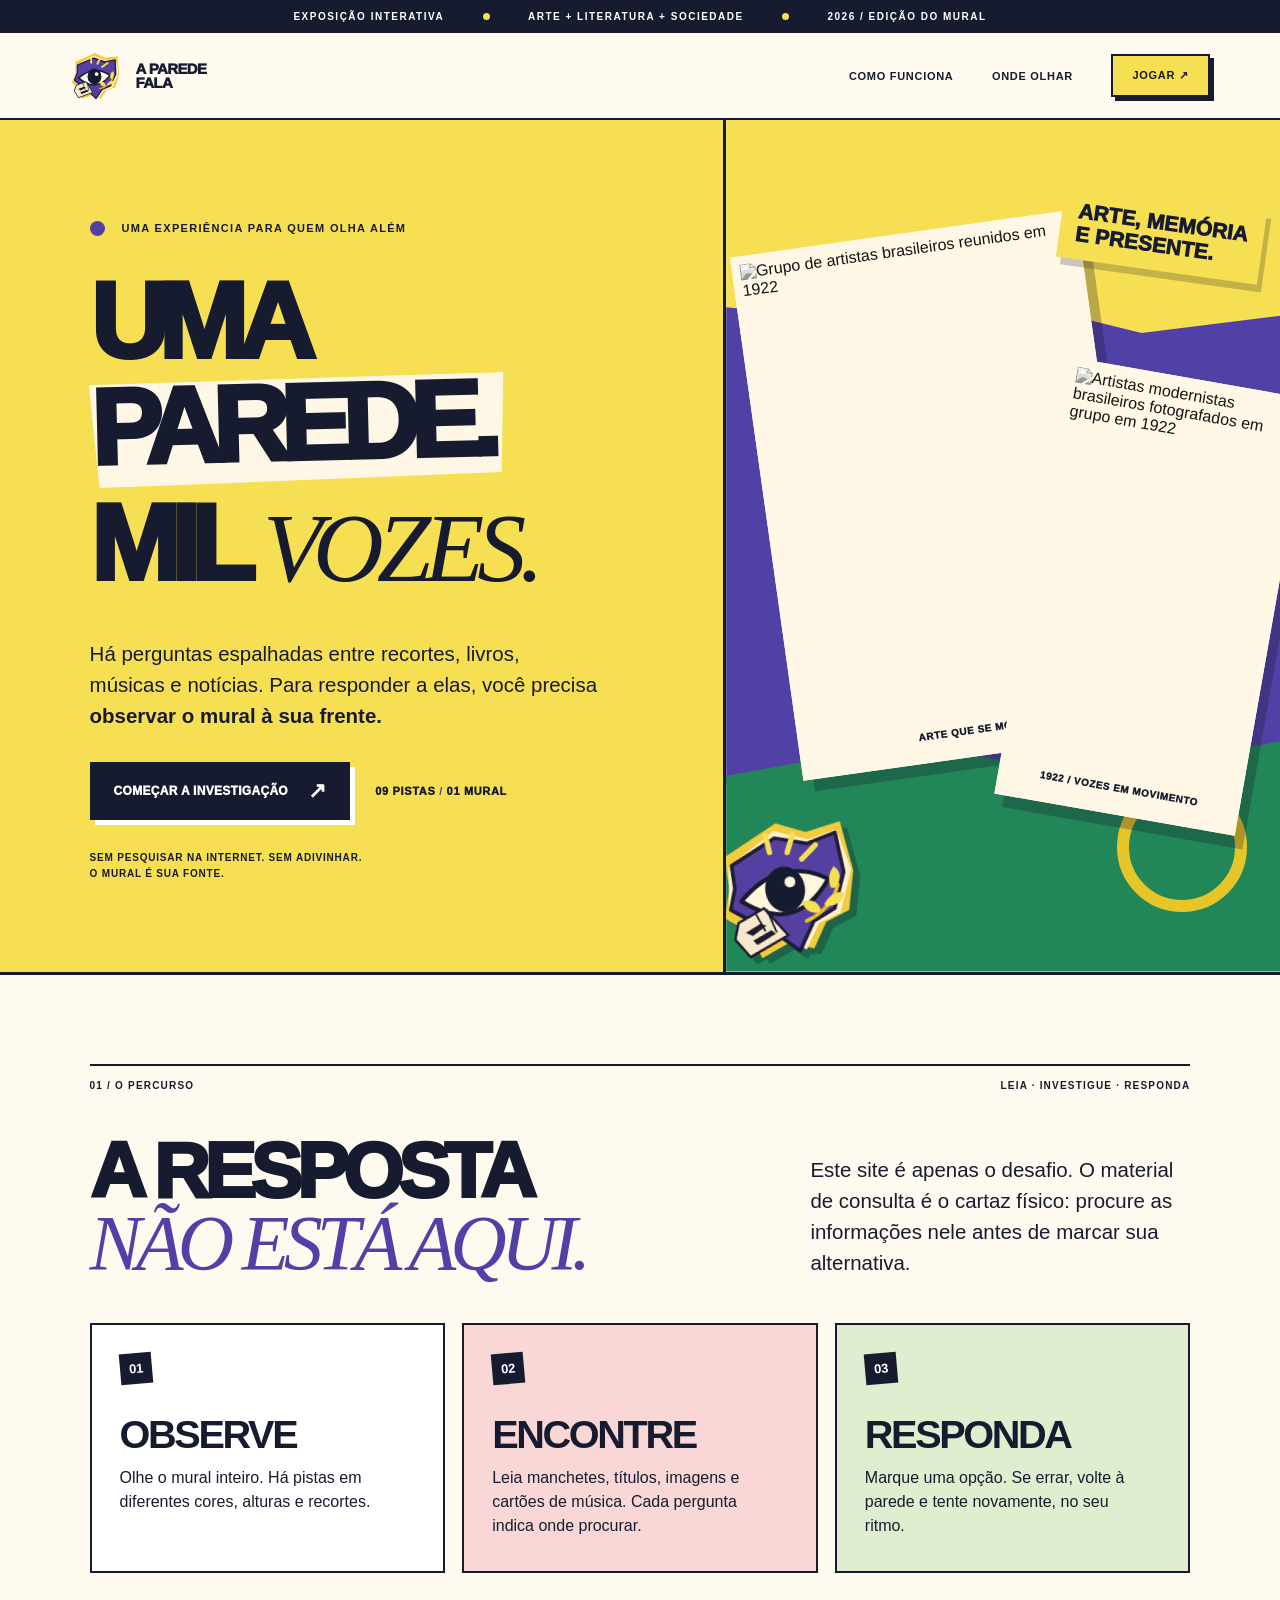
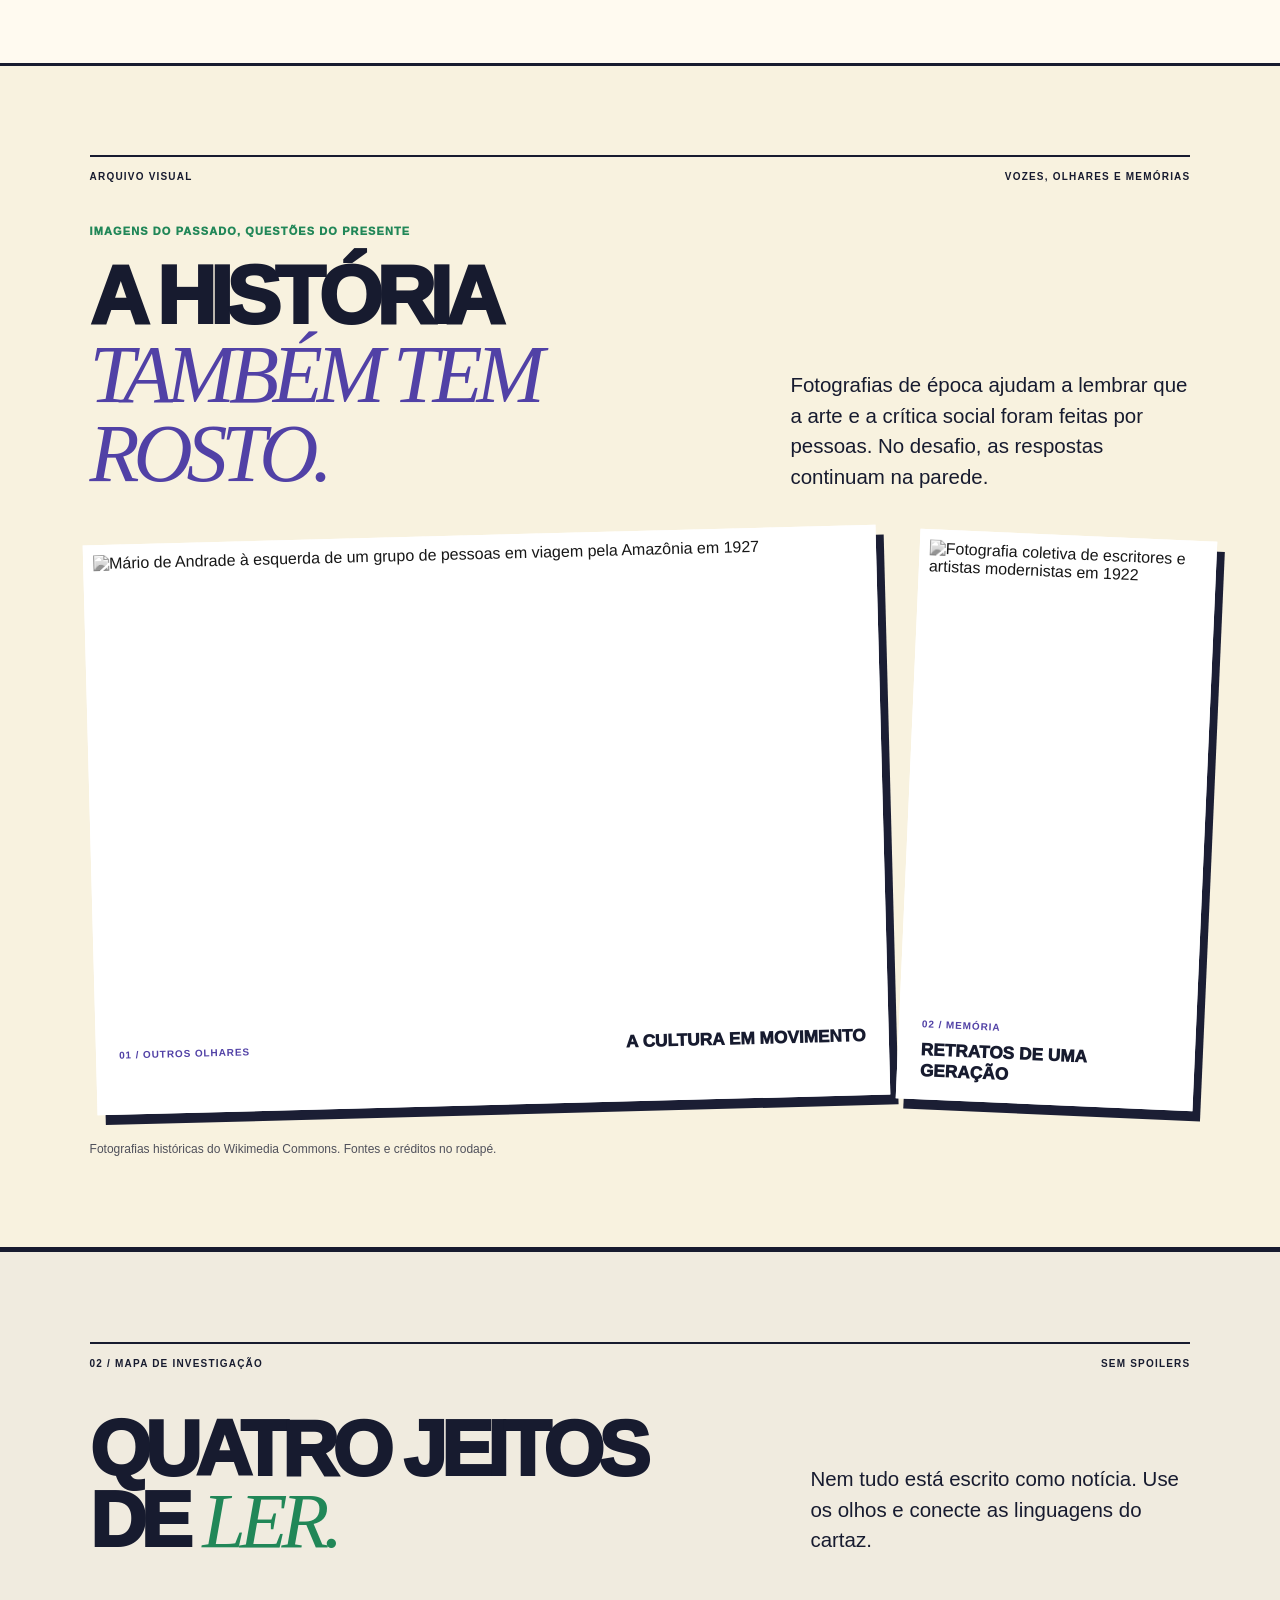
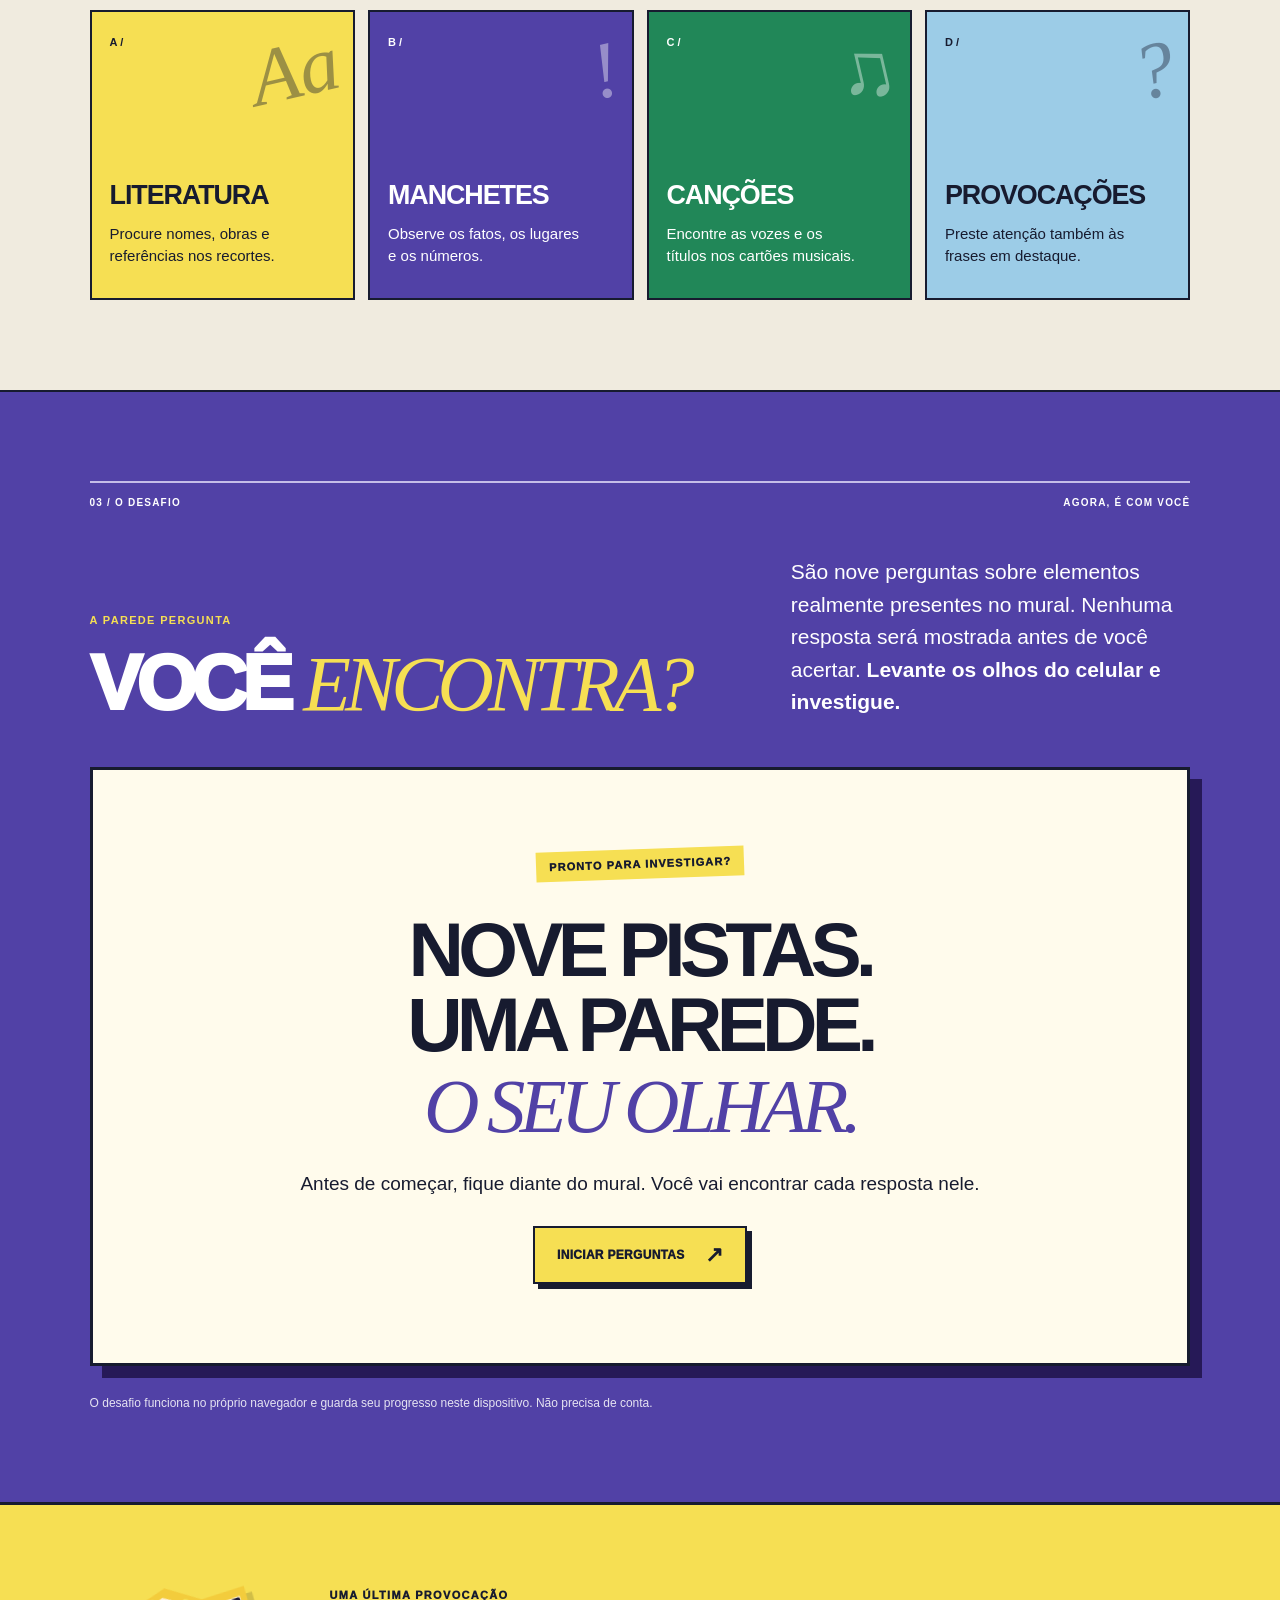
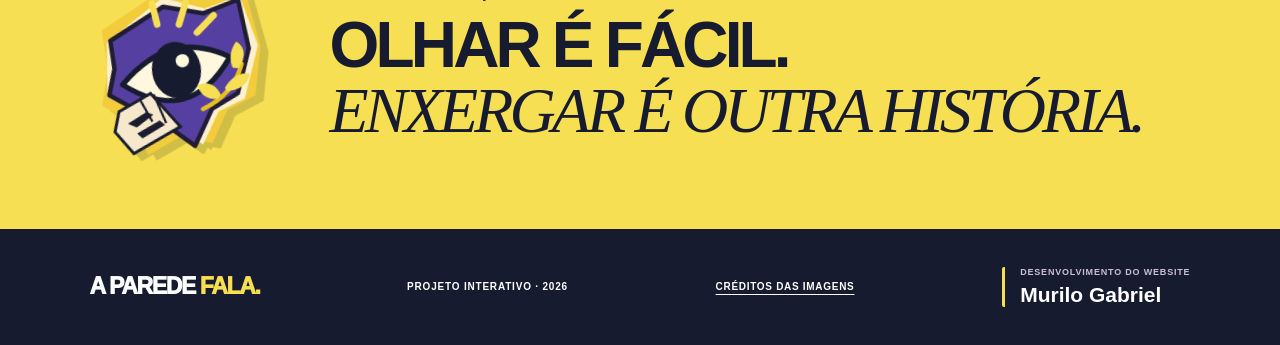
==== index.html @ 1d87ac8b "fix: atualiza pergunta do mural e torna credito do desenvolvedor clicavel" ====
<!doctype html>
<html lang="pt-BR">
<head>
  <meta charset="UTF-8">
  <meta name="viewport" content="width=device-width, initial-scale=1, viewport-fit=cover">
  <meta name="theme-color" content="#f7df54">
  <meta name="description" content="A Parede Fala: explore o mural E se o modernismo fosse hoje? e encontre as pistas para responder ao desafio interativo.">
  <meta property="og:title" content="A Parede Fala | Uma investigação no mural">
  <meta property="og:description" content="Literatura, manchetes, música e crítica social. As respostas estão diante de você, na parede.">
  <title>A Parede Fala — Investigue o mural</title>
  <link rel="icon" href="assets/favicon.svg" type="image/svg+xml">
  <link rel="stylesheet" href="styles.css">
  <script src="app.js" defer></script>
</head>
<body>
  <a class="skip-link" href="#experiencia">Ir direto para a experiência</a>

  <div class="ribbon" aria-hidden="true">
    <span>EXPOSIÇÃO INTERATIVA</span><span class="ribbon-dot" aria-hidden="true"></span>
    <span>ARTE + LITERATURA + SOCIEDADE</span><span class="ribbon-dot" aria-hidden="true"></span>
    <span>2026 / EDIÇÃO DO MURAL</span>
  </div>

  <header class="site-header" id="inicio">
    <a class="brand" href="#inicio" aria-label="A Parede Fala, início"><img class="brand-symbol" src="assets/logo.svg" alt="" width="60" height="60"><span class="brand-text">A PAREDE<br>FALA</span></a>
    <nav aria-label="Navegação">
      <a href="#como-funciona">COMO FUNCIONA</a>
      <a href="#pistas">ONDE OLHAR</a>
      <a href="#experiencia" class="nav-cta">JOGAR <span aria-hidden="true">↗</span></a>
    </nav>
  </header>

  <main>
    <section class="hero" aria-labelledby="hero-title">
      <div class="hero-content">
        <p class="overline"><span class="overline-dot" aria-hidden="true"></span> UMA EXPERIÊNCIA PARA QUEM OLHA ALÉM</p>
        <h1 id="hero-title"><span>UMA</span><span class="cut-yellow">PAREDE.</span><span>MIL <i>VOZES.</i></span></h1>
        <p class="hero-description">Há perguntas espalhadas entre recortes, livros, músicas e notícias. Para responder a elas, você precisa <strong>observar o mural à sua frente.</strong></p>
        <div class="hero-actions">
          <button id="begin-button" type="button" class="button button-dark">COMEÇAR A INVESTIGAÇÃO <span aria-hidden="true">↗</span></button>
          <span class="count-label">09 PISTAS <b> / </b> 01 MURAL</span>
        </div>
        <p class="hero-small">SEM PESQUISAR NA INTERNET. SEM ADIVINHAR.<br>O MURAL É SUA FONTE.</p>
      </div>
      <div class="hero-art" aria-label="Colagem com fotografias de artistas brasileiros">
        <div class="art-sheet art-yellow" aria-hidden="true"></div><div class="art-sheet art-purple" aria-hidden="true"></div><div class="art-sheet art-green" aria-hidden="true"></div>
        <figure class="photo-cutout hero-photo-main">
          <img src="https://upload.wikimedia.org/wikipedia/commons/c/c4/Arte-moderna-1922.jpg" alt="Grupo de artistas brasileiros reunidos em 1922" width="620" height="758" loading="eager" fetchpriority="high" decoding="async">
          <figcaption>ARTE QUE SE MOVE</figcaption>
        </figure>
        <figure class="photo-cutout hero-photo-secondary">
          <img src="https://upload.wikimedia.org/wikipedia/commons/5/53/Modernistas_1922.jpg" alt="Artistas modernistas brasileiros fotografados em grupo em 1922" width="1128" height="1878" loading="lazy" decoding="async">
          <figcaption>1922 / VOZES EM MOVIMENTO</figcaption>
        </figure>
        <img class="hero-art-logo" src="assets/logo.svg" width="150" height="150" alt="" aria-hidden="true">
        <div class="collage-caption">ARTE, MEMÓRIA<br>E PRESENTE.</div>
        <span class="collage-circle" aria-hidden="true"></span>
      </div>
    </section>

    <section class="instructions" id="como-funciona" aria-labelledby="instructions-title">
      <div class="section-topline"><span>01 / O PERCURSO</span><span>LEIA · INVESTIGUE · RESPONDA</span></div>
      <div class="instructions-heading">
        <h2 id="instructions-title">A RESPOSTA<br><em>NÃO ESTÁ AQUI.</em></h2>
        <p>Este site é apenas o desafio. O material de consulta é o cartaz físico: procure as informações nele antes de marcar sua alternativa.</p>
      </div>
      <div class="steps">
        <article class="step"><span class="step-number">01</span><h3>OBSERVE</h3><p>Olhe o mural inteiro. Há pistas em diferentes cores, alturas e recortes.</p></article>
        <article class="step"><span class="step-number">02</span><h3>ENCONTRE</h3><p>Leia manchetes, títulos, imagens e cartões de música. Cada pergunta indica onde procurar.</p></article>
        <article class="step"><span class="step-number">03</span><h3>RESPONDA</h3><p>Marque uma opção. Se errar, volte à parede e tente novamente, no seu ritmo.</p></article>
      </div>
    </section>

    <section class="archive-section" id="arquivo" aria-labelledby="archive-title">
      <div class="section-topline"><span>ARQUIVO VISUAL</span><span>VOZES, OLHARES E MEMÓRIAS</span></div>
      <div class="archive-heading">
        <div><p class="archive-label">IMAGENS DO PASSADO, QUESTÕES DO PRESENTE</p><h2 id="archive-title">A HISTÓRIA<br><em>TAMBÉM TEM ROSTO.</em></h2></div>
        <p>Fotografias de época ajudam a lembrar que a arte e a crítica social foram feitas por pessoas. No desafio, as respostas continuam na parede.</p>
      </div>
      <div class="archive-grid">
        <figure class="archive-card archive-card-wide">
          <img src="https://upload.wikimedia.org/wikipedia/commons/6/6e/Mario_de_Andrade_1927.jpg" alt="Mário de Andrade à esquerda de um grupo de pessoas em viagem pela Amazônia em 1927" width="1496" height="892" loading="lazy" decoding="async">
          <figcaption><span>01 / OUTROS OLHARES</span><strong>A CULTURA EM MOVIMENTO</strong></figcaption>
        </figure>
        <figure class="archive-card">
          <img src="https://upload.wikimedia.org/wikipedia/commons/5/53/Modernistas_1922.jpg" alt="Fotografia coletiva de escritores e artistas modernistas em 1922" width="1128" height="1878" loading="lazy" decoding="async">
          <figcaption><span>02 / MEMÓRIA</span><strong>RETRATOS DE UMA GERAÇÃO</strong></figcaption>
        </figure>
      </div>
      <p class="archive-caption">Fotografias históricas do Wikimedia Commons. Fontes e créditos no rodapé.</p>
    </section>
    <section class="clue-section" id="pistas" aria-labelledby="clues-title">
      <div class="section-topline"><span>02 / MAPA DE INVESTIGAÇÃO</span><span>SEM SPOILERS</span></div>
      <div class="clue-heading"><h2 id="clues-title">QUATRO JEITOS<br>DE <em>LER.</em></h2><p>Nem tudo está escrito como notícia. Use os olhos e conecte as linguagens do cartaz.</p></div>
      <div class="clue-grid">
        <article class="clue-card clue-yellow"><span class="clue-index">A /</span><span class="clue-symbol" aria-hidden="true">Aa</span><h3>LITERATURA</h3><p>Procure nomes, obras e referências nos recortes.</p></article>
        <article class="clue-card clue-purple"><span class="clue-index">B /</span><span class="clue-symbol" aria-hidden="true">!</span><h3>MANCHETES</h3><p>Observe os fatos, os lugares e os números.</p></article>
        <article class="clue-card clue-green"><span class="clue-index">C /</span><span class="clue-symbol" aria-hidden="true">♫</span><h3>CANÇÕES</h3><p>Encontre as vozes e os títulos nos cartões musicais.</p></article>
        <article class="clue-card clue-blue"><span class="clue-index">D /</span><span class="clue-symbol" aria-hidden="true">?</span><h3>PROVOCAÇÕES</h3><p>Preste atenção também às frases em destaque.</p></article>
      </div>
    </section>

    <section class="quiz-section" id="experiencia" aria-labelledby="quiz-title">
      <div class="section-topline"><span>03 / O DESAFIO</span><span>AGORA, É COM VOCÊ</span></div>
      <div class="quiz-header">
        <div><p class="quiz-kicker">A PAREDE PERGUNTA</p><h2 id="quiz-title">VOCÊ <em>ENCONTRA?</em></h2></div>
        <p>São nove perguntas sobre elementos realmente presentes no mural. Nenhuma resposta será mostrada antes de você acertar. <strong>Levante os olhos do celular e investigue.</strong></p>
      </div>
      <div id="quiz-app" class="quiz-app" aria-live="polite">
        <div class="quiz-intro"><span>PRONTO PARA INVESTIGAR?</span><h3>NOVE PISTAS.<br>UMA PAREDE.<br><em>O SEU OLHAR.</em></h3><p>As respostas estão no mural físico.</p><button type="button" class="button button-light" id="start-quiz">INICIAR PERGUNTAS ↗</button></div>
      </div>
      <p class="quiz-footnote">O desafio funciona no próprio navegador e guarda seu progresso neste dispositivo. Não precisa de conta.</p>
    </section>

    <section class="end-band"><img class="end-stamp" src="assets/logo.svg" alt="" width="160" height="160"><div><p>UMA ÚLTIMA PROVOCAÇÃO</p><h2>OLHAR É FÁCIL.<br><em>ENXERGAR É OUTRA HISTÓRIA.</em></h2></div></section>
  </main>

  <footer class="footer">
    <a href="#inicio" class="footer-brand">A PAREDE <span>FALA.</span></a>
    <span>PROJETO INTERATIVO · 2026</span><a href="FONTES.md" class="credits-link" target="_blank" rel="noopener noreferrer">CRÉDITOS DAS IMAGENS</a>
    <a class="footer-author" href="https://murilogabriel.com.br" target="_blank" rel="noopener noreferrer" aria-label="Acessar o portfólio de Murilo Gabriel"><small>DESENVOLVIMENTO DO WEBSITE</small><strong>Murilo Gabriel</strong></a>
  </footer>
</body>
</html>
---- styles.css ----
/* A Parede Fala — identidade editorial inspirada no mural físico */
:root{
  --ink:#171b2f;--paper:#fffaf0;--cream:#f8f1da;--yellow:#f6df53;--purple:#5141a6;
  --green:#218758;--blue:#3b96c8;--pink:#f1a6ae;--stroke:#171b2f;--sans:Arial,Helvetica,sans-serif;
  --serif:Georgia,'Times New Roman',serif;
}
*{box-sizing:border-box}
html{scroll-behavior:smooth;scroll-padding-top:85px}
body{margin:0;background:var(--paper);color:var(--ink);font-family:var(--sans);-webkit-font-smoothing:antialiased}
a{color:inherit}button,input{font:inherit}button{cursor:pointer}
button:focus-visible,a:focus-visible,input:focus-visible,.answer:focus-within{outline:3px solid #d04c63;outline-offset:4px}
::selection{background:var(--purple);color:white}
.skip-link{position:fixed;top:-80px;left:12px;z-index:100;background:white;padding:12px}
.skip-link:focus{top:12px}
.visually-hidden{position:absolute!important;width:1px;height:1px;padding:0;margin:-1px;overflow:hidden;clip:rect(0,0,0,0);white-space:nowrap;border:0}

.ribbon{display:flex;justify-content:center;gap:clamp(10px,3vw,50px);align-items:center;padding:11px 18px;background:var(--ink);color:#fff;font-weight:900;font-size:10px;letter-spacing:.15em}
.ribbon-mark{color:var(--yellow);font-size:15px}
.site-header{display:flex;justify-content:space-between;align-items:center;min-height:87px;padding:15px clamp(24px,5.5vw,100px);background:var(--paper);border-bottom:2px solid var(--ink);position:relative;z-index:5}
.brand{display:flex;align-items:center;gap:11px;text-decoration:none}
.brand-icon{width:47px;height:47px;background:var(--purple);color:#fff;display:grid;place-items:center;transform:rotate(-7deg);font-size:24px;font-weight:1000;letter-spacing:-.1em}
.brand-icon span{color:var(--yellow)}
.brand-text{font-weight:1000;font-size:15px;letter-spacing:-.04em;line-height:.92}
.site-header nav{display:flex;align-items:center;gap:clamp(18px,3vw,44px)}
.site-header nav a{font-size:11px;font-weight:900;letter-spacing:.065em;text-decoration:none}
.site-header nav a:hover{text-decoration:underline;text-decoration-thickness:2px;text-underline-offset:6px}
.nav-cta{background:var(--yellow);border:2px solid var(--ink);padding:13px 19px;box-shadow:4px 4px 0 var(--ink)}
.nav-cta:hover{transform:translate(-1px,-1px)}
.button{min-height:58px;border:2px solid var(--ink);padding:15px 22px;display:inline-flex;gap:20px;align-items:center;justify-content:space-between;font-weight:1000;letter-spacing:.025em;font-size:12px;text-align:left;box-shadow:5px 5px 0 var(--ink);transition:transform .16s ease,box-shadow .16s ease}
.button:hover{transform:translate(2px,2px);box-shadow:3px 3px 0 var(--ink)}
.button:active{transform:translate(5px,5px);box-shadow:none}
.button-dark{background:var(--ink);color:#fff;border-color:var(--ink);box-shadow:5px 5px 0 #fff}
.button-dark:hover{box-shadow:3px 3px 0 #fff}
.button-light{background:var(--yellow);color:var(--ink)}
.button span{font-size:22px;line-height:0}

.hero{min-height:690px;display:grid;grid-template-columns:minmax(0,1.13fr) minmax(0,.87fr);background:var(--yellow);overflow:hidden;border-bottom:3px solid var(--ink)}
.hero-content{padding:clamp(60px,7vw,104px) 28px 80px clamp(24px,7vw,110px);position:relative;z-index:2}
.overline{font-weight:900;font-size:11px;letter-spacing:.12em;display:flex;align-items:center;gap:9px}
.overline-star{font-size:22px;color:var(--purple)}
.hero h1{font-size:clamp(65px,8.4vw,135px);line-height:.88;letter-spacing:-.092em;margin:39px 0 34px;font-weight:1000;max-width:850px}
.hero h1>span{display:block;white-space:nowrap}
.hero h1 i{font:italic .91em var(--serif);letter-spacing:-.07em}
.hero h1 .cut-yellow{background:#fff7e6;display:table;padding:0 .13em .11em 0;clip-path:polygon(0 3%,100% 0,99% 94%,2% 100%);transform:rotate(-1.4deg);margin:8px 0}
.hero-description{max-width:510px;font-size:clamp(17px,1.6vw,21px);line-height:1.53;margin:0}
.hero-actions{display:flex;align-items:center;gap:25px;flex-wrap:wrap;margin:30px 0}
.count-label{font-size:11px;font-weight:1000;letter-spacing:.06em}
.count-label b{color:var(--purple)}
.hero-small{font-size:10px;font-weight:900;letter-spacing:.08em;line-height:1.6;margin-top:28px}
.hero-art{position:relative;min-height:650px;background:var(--paper);overflow:hidden;border-left:3px solid var(--ink)}
.art-sheet{position:absolute;inset:0}
.art-yellow{background:var(--yellow);clip-path:polygon(0 0,100% 0,100% 24%,78% 26%,55% 24%,32% 26%,0 22%)}
.art-purple{background:var(--purple);clip-path:polygon(0 22%,31% 24%,50% 21%,75% 25%,100% 23%,100% 77%,70% 79%,40% 74%,0 78%)}
.art-green{background:var(--green);clip-path:polygon(0 77%,34% 73%,62% 77%,100% 73%,100% 100%,0 100%)}
.art-frame{position:absolute;left:14%;top:22%;width:74%;height:53%;background:#fff7de;border:5px solid var(--ink);box-shadow:17px 17px 0 rgba(23,27,47,.32);transform:rotate(-7deg);display:flex;flex-direction:column;align-items:center;justify-content:center;gap:4px}
.art-line{font-weight:1000;font-size:clamp(50px,6.7vw,102px);line-height:.88;letter-spacing:-.08em;text-align:center}
.art-line-a{background:var(--yellow);padding:4px 20px;transform:rotate(3deg)}
.art-line-b{color:var(--purple);font-family:var(--serif);font-style:italic}
.art-line-c{background:var(--pink);padding:6px 12px;white-space:nowrap;font-size:clamp(36px,4.4vw,70px);transform:rotate(-2deg)}
.art-paper{position:absolute;z-index:2;padding:14px 18px;font-weight:1000;letter-spacing:.03em;box-shadow:6px 6px 0 rgba(0,0,0,.14)}
.art-paper-top{top:8%;right:2%;background:#fff;color:var(--ink);transform:rotate(9deg);font-size:16px}
.art-paper-top span{display:block}
.art-paper-bottom{bottom:13%;left:7%;background:var(--yellow);transform:rotate(-5deg);font-size:15px}
.art-paper-bottom span{color:var(--purple)}
.art-note{position:absolute;z-index:3;font-weight:1000}
.art-note-one{left:5%;top:13%;font:italic 72px var(--serif);color:var(--ink);transform:rotate(-17deg)}
.art-note-two{right:2%;bottom:15%;font-size:130px;color:var(--yellow);transform:rotate(18deg)}
.art-label{position:absolute;bottom:27px;right:28px;color:#fff;font-weight:900;font-size:10px;letter-spacing:.1em}

.instructions,.clue-section,.quiz-section{padding:clamp(65px,7vw,110px) clamp(22px,7vw,110px)}
.section-topline{border-top:2px solid var(--ink);padding-top:14px;display:flex;justify-content:space-between;gap:20px;font-weight:900;font-size:10px;letter-spacing:.12em}
.instructions-heading,.clue-heading{display:flex;justify-content:space-between;align-items:end;gap:50px;margin:45px 0}
.instructions-heading h2,.clue-heading h2,.quiz-header h2{font-size:clamp(52px,6.1vw,94px);line-height:.91;letter-spacing:-.075em;font-weight:1000;margin:0}
.instructions-heading h2 em,.clue-heading h2 em{font-family:var(--serif);font-weight:400;color:var(--purple)}
.instructions-heading>p,.clue-heading>p{font-size:clamp(17px,1.6vw,22px);line-height:1.5;max-width:380px;margin:0}
.steps{display:grid;grid-template-columns:repeat(3,minmax(0,1fr));gap:17px}
.step{border:2px solid var(--ink);padding:28px;background:#fff;min-height:250px;position:relative}
.step:nth-child(2){background:#f8d7d6}.step:nth-child(3){background:#e0eecf}
.step-number{font-size:13px;font-weight:900;display:inline-block;background:var(--ink);color:white;padding:8px 9px;transform:rotate(-5deg)}
.step h3{font-size:clamp(26px,3.1vw,43px);letter-spacing:-.06em;margin:28px 0 9px}
.step p{font-size:16px;line-height:1.5;margin:0;max-width:30ch}

.clue-section{background:#f0ebdf;border-top:2px solid var(--ink);border-bottom:2px solid var(--ink)}
.clue-heading h2 em{color:var(--green)}
.clue-grid{display:grid;grid-template-columns:repeat(4,minmax(0,1fr));gap:13px;margin-top:54px}
.clue-card{min-height:290px;padding:20px 18px 27px;border:2px solid var(--ink);position:relative;overflow:hidden}
.clue-yellow{background:var(--yellow)}.clue-purple{background:var(--purple);color:#fff}.clue-green{background:var(--green);color:#fff}.clue-blue{background:#9ccce7}
.clue-index{font-size:11px;font-weight:900}
.clue-symbol{position:absolute;right:14px;top:18px;font:italic 80px/1 var(--serif);opacity:.4;transform:rotate(-13deg)}
.clue-card h3{position:relative;font-size:clamp(20px,2.1vw,29px);letter-spacing:-.04em;margin:130px 0 12px;overflow-wrap:anywhere}
.clue-card p{font-size:15px;line-height:1.45;max-width:23ch;margin:0}

.quiz-section{background:var(--purple);color:white}
.quiz-section .section-topline{border-color:#c5bde8}
.quiz-header{display:grid;grid-template-columns:1.25fr .75fr;align-items:end;gap:35px;margin:48px 0}
.quiz-kicker{font-size:11px;letter-spacing:.12em;font-weight:900;color:var(--yellow);margin-bottom:22px}
.quiz-header h2 em{font-family:var(--serif);color:var(--yellow);font-weight:400}
.quiz-header>p{font-size:clamp(17px,1.65vw,21px);line-height:1.55;max-width:450px;margin:0}
.quiz-app{color:var(--ink);background:#fffbec;border:3px solid var(--ink);min-height:430px;padding:clamp(25px,4vw,62px);box-shadow:12px 12px 0 #261957}
.quiz-intro{text-align:center;padding:28px 10px}
.quiz-intro-kicker,.quiz-intro>span{background:var(--yellow);display:inline-block;font-size:11px;font-weight:1000;letter-spacing:.1em;padding:9px 13px;transform:rotate(-2deg)}
.quiz-intro h3{font-size:clamp(48px,6vw,82px);letter-spacing:-.075em;line-height:.98;margin:33px 0 20px}
.quiz-intro h3 em{font:italic 1em var(--serif);color:var(--purple)}
.quiz-intro>p{font-size:19px;line-height:1.4;margin:0 auto 29px}
.quiz-progress-header{display:flex;justify-content:space-between;gap:12px;flex-wrap:wrap;font-size:11px;letter-spacing:.1em;font-weight:1000}
.progress-track{height:11px;background:#e7dfca;border:1px solid var(--ink);margin:16px 0 46px;overflow:hidden}
.progress-track span{display:block;height:100%;background:var(--green);transition:width .2s ease}
.question-area{max-width:960px;margin:auto}
.question-eyebrow{display:inline-block;background:var(--yellow);padding:9px 12px;font-weight:1000;font-size:11px;letter-spacing:.09em;transform:rotate(-2deg)}
.question-title{font-size:clamp(29px,3.6vw,52px);line-height:1.13;letter-spacing:-.045em;margin:24px 0 20px;max-width:940px}
.location-hint{background:#e9e1f8;border-left:5px solid var(--purple);padding:12px 17px;font-size:13px;line-height:1.5;letter-spacing:.02em;margin:0 0 28px}
.location-hint>span{font-size:23px;vertical-align:middle;line-height:0;margin-right:5px}
.answers{border:0;margin:0;padding:0;display:grid;gap:12px}
.answer{display:flex;align-items:center;gap:13px;border:2px solid #b5aec5;background:#fff;min-height:69px;padding:12px 16px;cursor:pointer;transition:background .15s ease,border-color .15s ease}
.answer:hover:not(.locked){background:#f2eefd;border-color:var(--purple)}
.answer:has(input:checked){border-color:var(--purple);background:#e8e1fa;box-shadow:inset 5px 0 0 var(--purple)}
.answer input{width:19px;height:19px;accent-color:var(--purple);flex:none}
.answer-letter{font-weight:1000;font-size:13px;color:#656177}
.answer-label{font-weight:800;font-size:clamp(15px,1.45vw,19px);line-height:1.35;flex:1}
.answer-arrow{font-size:20px;color:#857bb1}
.answer.locked{cursor:default;opacity:.65}.answer.correct,.answer.correct:has(input:checked){opacity:1;border-color:var(--green);background:#d5efde;box-shadow:inset 5px 0 0 var(--green)}.answer.correct .answer-arrow{color:#147345}
.feedback{font-size:15px;line-height:1.5;font-weight:700;margin:18px 0;min-height:1em}
.feedback:empty{display:none}.feedback.warning{background:#fff0c5;border-left:5px solid #bf7930;padding:13px}.feedback.success{background:#ddf0e3;border-left:5px solid var(--green);padding:13px}
.quiz-controls{display:flex;gap:18px;align-items:center;justify-content:space-between;margin-top:28px}
.quiz-controls .button-dark,.result .button-dark{background:var(--ink);box-shadow:5px 5px 0 var(--purple)}
.quiz-controls .button-dark:hover,.result .button-dark:hover{box-shadow:3px 3px 0 var(--purple)}
.text-button{background:none;border:0;text-decoration:underline;text-underline-offset:5px;font-size:11px;font-weight:1000;letter-spacing:.05em;padding:12px}
.quiz-footnote{font-size:12px;line-height:1.5;opacity:.85;margin:28px 0 0}
.result{text-align:center;max-width:710px;margin:auto;padding:22px 0}
.result-kicker{background:var(--yellow);display:inline-block;padding:12px 15px;transform:rotate(-3deg);font-size:11px;font-weight:1000;letter-spacing:.06em}
.result h3{font-size:clamp(52px,7vw,92px);letter-spacing:-.07em;line-height:.95;margin:33px 0}
.result h3 em{font-family:var(--serif);font-weight:400;color:var(--purple)}
.result-score{display:flex;flex-direction:column;gap:5px;margin:22px 0}
.result-score strong{font-size:40px;font-weight:1000}.result-score span{font-size:11px;letter-spacing:.1em;font-weight:1000}
.result p{font-size:19px;line-height:1.55;max-width:540px;margin:23px auto}
.result .result-detail{font-size:13px}
.end-band{background:var(--yellow);padding:67px clamp(22px,7vw,110px);display:flex;align-items:center;gap:50px;border-top:3px solid var(--ink)}
.end-stamp{font-size:clamp(100px,15vw,220px);color:var(--purple);line-height:1;transform:rotate(15deg)}
.end-band p{font-size:11px;letter-spacing:.12em;font-weight:1000}
.end-band h2{font-size:clamp(34px,5vw,67px);line-height:1.02;letter-spacing:-.06em;margin:12px 0}
.end-band h2 em{font-family:var(--serif);font-weight:400}
.footer{background:var(--ink);color:#fff;padding:38px clamp(22px,7vw,110px);display:flex;align-items:center;justify-content:space-between;gap:25px}
.footer-brand{text-decoration:none;font-size:23px;letter-spacing:-.06em;font-weight:1000}.footer-brand span{color:var(--yellow)}
.footer>span{font-size:10px;letter-spacing:.08em;font-weight:900}
.footer-author{display:flex;flex-direction:column;gap:6px;border-left:3px solid var(--yellow);padding-left:15px}
.footer-author small{font-size:9px;font-weight:900;letter-spacing:.09em;color:#c9bfd7}.footer-author strong{font-size:21px}
.footer-author{text-decoration:none;color:inherit;border-radius:2px;transition:color .16s ease,transform .16s ease}
.footer-author:hover,.footer-author:focus-visible{color:var(--yellow);transform:translateY(-2px)}
.footer-author:hover small,.footer-author:focus-visible small{color:#fff}

@media(max-width:1100px){
  .hero{grid-template-columns:1fr 1fr}.hero h1{font-size:clamp(62px,8vw,98px)}.hero-art{min-height:610px}.hero-content{padding-left:40px}
  .clue-grid{grid-template-columns:repeat(2,minmax(0,1fr))}.clue-card{min-height:245px}.clue-card h3{margin-top:95px}
  .art-line{font-size:clamp(50px,6.5vw,90px)}.art-line-c{font-size:clamp(32px,4.5vw,65px)}
}
@media(max-width:800px){
  .hero{grid-template-columns:1fr}.hero-content{padding:68px 30px 62px}.hero-art{border-left:0;border-top:3px solid var(--ink);min-height:490px}
  .hero h1{font-size:clamp(65px,11.8vw,108px)}.art-frame{left:24%;width:53%;height:64%;top:16%}.art-line{font-size:clamp(70px,10vw,110px)}.art-line-c{font-size:clamp(46px,7vw,72px)}
  .instructions-heading,.clue-heading{flex-direction:column;align-items:flex-start;gap:24px}.instructions-heading>p,.clue-heading>p{max-width:680px}
  .steps{grid-template-columns:1fr}.step{min-height:0;padding:22px}.step h3{margin-top:18px}
  .quiz-header{grid-template-columns:1fr;gap:25px}.quiz-header>p{max-width:680px}
}
@media(max-width:560px){
  .ribbon{gap:13px;justify-content:space-between;font-size:8px;padding:9px 13px}.ribbon span:nth-child(n+4){display:none}
  .site-header{min-height:73px;padding:12px 18px}.site-header nav{gap:10px}.site-header nav a:not(.nav-cta){display:none}.nav-cta{padding:11px 13px}
  .brand-icon{width:40px;height:40px;font-size:21px}.brand-text{font-size:12px}
  .hero-content{padding:45px 20px 52px}.overline{font-size:9px}.hero h1{font-size:clamp(50px,12.8vw,74px);margin:34px 0 27px}
  .hero-description{font-size:17px}.hero-actions{align-items:flex-start;flex-direction:column}.button{font-size:11px;width:100%;gap:11px}.hero-small{font-size:9px}
  .hero-art{min-height:390px}.art-frame{left:15%;width:72%;height:60%;top:19%;box-shadow:9px 9px 0 rgba(0,0,0,.3)}.art-line{font-size:clamp(49px,14vw,78px)}.art-line-c{font-size:clamp(35px,9vw,54px)}
  .art-paper-top{font-size:12px;top:4%;right:3%}.art-paper-bottom{font-size:10px;bottom:10%}.art-note-one{font-size:50px}.art-note-two{font-size:80px}.art-label{font-size:8px;right:12px;bottom:12px}
  .instructions,.clue-section,.quiz-section{padding:58px 20px}.section-topline{font-size:9px}
  .instructions-heading,.clue-heading{margin:38px 0}.instructions-heading h2,.clue-heading h2,.quiz-header h2{font-size:clamp(40px,11vw,62px)}
  .instructions-heading>p,.clue-heading>p{font-size:17px}.clue-grid{grid-template-columns:1fr 1fr;gap:10px;margin-top:30px}
  .clue-card{min-height:240px;padding:15px 13px}.clue-symbol{font-size:55px}.clue-card h3{margin-top:105px;font-size:17px}.clue-card p{font-size:13px}
  .quiz-header{margin:34px 0}.quiz-header>p{font-size:17px}
  .quiz-app{padding:26px 18px;box-shadow:7px 7px 0 #261957}.quiz-intro h3{font-size:clamp(39px,10vw,56px)}
  .quiz-progress-header{font-size:9px}.progress-track{margin-bottom:32px}
  .question-title{font-size:clamp(26px,7vw,37px)}.question-eyebrow{font-size:10px}.location-hint{font-size:12px}
  .answer{min-height:68px;padding:11px;gap:10px}.answer-label{font-size:16px}.answer-letter{font-size:11px}
  .quiz-controls{flex-direction:column-reverse;align-items:stretch;gap:13px}.quiz-controls .text-button{align-self:center}.result h3{font-size:clamp(46px,11vw,68px)}.result p{font-size:17px}
  .end-band{gap:15px;padding:55px 20px}.end-stamp{font-size:65px}.end-band h2{font-size:clamp(27px,7vw,42px)}
  .footer{padding:35px 20px;flex-direction:column;align-items:flex-start}
}
@media(max-width:360px){.hero h1{font-size:12.1vw}.clue-grid{grid-template-columns:1fr}.clue-card{min-height:185px}.clue-card h3{margin-top:50px}.art-frame{left:12%;width:76%}}
@media(prefers-reduced-motion:reduce){*,*::before,*::after{scroll-behavior:auto!important;transition:none!important;animation:none!important}}

/* Fotografias e identidade da edição documental */
.ribbon-dot{display:inline-block;width:7px;height:7px;background:var(--yellow);border-radius:50%;flex:none}
.overline-dot{display:inline-block;width:15px;height:15px;background:var(--purple);border-radius:50%;margin-right:8px;flex:none}
.brand-symbol{display:block;width:54px;height:54px;object-fit:contain;flex:none}
.brand:hover .brand-symbol{transform:rotate(-4deg)}
.hero-art .photo-cutout{position:absolute;margin:0;background:#fff8e6;border:8px solid #fff8e6;box-shadow:10px 12px 0 rgba(21,21,38,.27);z-index:2}
.hero-art .photo-cutout img{display:block;width:100%;height:calc(100% - 37px);object-fit:cover;filter:grayscale(100%) contrast(1.08)}
.hero-art .photo-cutout figcaption{height:37px;display:flex;align-items:center;justify-content:center;color:var(--ink);font-size:10px;font-weight:1000;letter-spacing:.055em;text-align:center}
.hero-photo-main{width:63%;height:62%;left:7%;top:13%;transform:rotate(-8deg)}
.hero-photo-secondary{width:44%;height:52%;right:1%;top:30%;transform:rotate(10deg)}
.hero-art-logo{position:absolute;z-index:4;width:clamp(100px,12vw,166px);height:auto;left:-2%;bottom:1%;filter:drop-shadow(6px 7px 0 rgba(20,20,40,.3));transform:rotate(-10deg)}
.collage-caption{position:absolute;right:3%;top:9%;z-index:3;background:var(--yellow);padding:14px 16px;color:var(--ink);font-size:clamp(13px,1.65vw,22px);font-weight:1000;line-height:1.1;transform:rotate(8deg);box-shadow:5px 7px 0 rgba(20,20,40,.22)}
.collage-circle{position:absolute;bottom:7%;right:6%;width:130px;height:130px;border:12px solid #e6c529;border-radius:50%;z-index:1}
.archive-section{background:#f8f2df;padding:clamp(64px,7vw,110px) clamp(22px,7vw,110px);border-block:3px solid var(--ink)}
.archive-heading{display:flex;align-items:end;justify-content:space-between;gap:38px;margin:43px 0 42px}
.archive-heading h2{font-size:clamp(44px,6.4vw,92px);line-height:.95;letter-spacing:-.075em;margin:0;font-weight:1000}
.archive-heading h2 em{font-family:var(--serif);font-weight:400;color:var(--purple)}
.archive-heading>p{max-width:400px;font-size:clamp(17px,1.6vw,21px);line-height:1.5;margin:0}
.archive-label{color:var(--green);font-size:11px;font-weight:1000;letter-spacing:.1em;margin:0 0 20px}
.archive-grid{display:grid;grid-template-columns:1.35fr .65fr;gap:26px;align-items:stretch}
.archive-card{margin:0;background:#fff;border:10px solid #fff;box-shadow:8px 10px 0 #1b1e34;min-height:350px}
.archive-card-wide{transform:rotate(-1.5deg)}
.archive-card:not(.archive-card-wide){transform:rotate(2.5deg)}
.archive-card img{width:100%;height:clamp(250px,36vw,470px);object-fit:cover;filter:grayscale(1) contrast(1.05);display:block}
.archive-card:not(.archive-card-wide) img{object-position:center 25%}
.archive-card figcaption{display:flex;justify-content:space-between;align-items:center;gap:10px;flex-wrap:wrap;padding:18px 13px 8px;min-height:70px}
.archive-card figcaption span{font-size:10px;letter-spacing:.09em;font-weight:900;color:var(--purple)}
.archive-card figcaption strong{font-size:clamp(13px,1.35vw,20px);font-weight:1000}
.archive-caption{font-size:12px;line-height:1.5;opacity:.75;margin:35px 0 0}
.end-band .end-stamp{width:clamp(100px,15vw,190px);height:auto;max-width:30%;transform:rotate(-10deg);flex:none;filter:drop-shadow(7px 7px 0 rgba(0,0,0,.15));border:0;padding:0}
.credits-link{font-size:10px;letter-spacing:.07em;font-weight:900;text-underline-offset:4px}
.credits-link:hover{color:var(--yellow)}
.result-gallery{display:grid;grid-template-columns:repeat(2,minmax(0,1fr));gap:26px;max-width:480px;margin:35px auto}
.result-gallery figure{margin:0;background:#fff;box-shadow:6px 7px 0 var(--ink);border:8px solid #fff}
.result-gallery figure:first-child{transform:rotate(-3deg)}
.result-gallery figure:nth-child(2){transform:rotate(3deg)}
.result-gallery img{width:100%;height:240px;object-fit:cover;display:block;filter:grayscale(1)}
.result-gallery figcaption{font-size:10px;line-height:1.3;letter-spacing:.07em;font-weight:1000;padding:11px 3px 5px}
@media(max-width:800px){
 .hero-art .hero-photo-main{width:55%;height:67%;left:14%;top:12%}
 .hero-art .hero-photo-secondary{width:37%;height:64%;right:5%;top:24%}
 .archive-heading{display:block}.archive-heading>p{max-width:650px;margin-top:26px}
}
@media(max-width:560px){
 .brand-symbol{width:47px;height:47px}
 .hero-art .photo-cutout{border-width:7px}
 .hero-art .hero-photo-main{width:61%;height:63%;left:5%;top:13%}
 .hero-art .hero-photo-secondary{width:42%;height:57%;right:3%;top:30%}
 .hero-art .photo-cutout img{height:calc(100% - 31px)}
 .hero-art .photo-cutout figcaption{height:31px;font-size:8px;letter-spacing:0}
 .collage-caption{top:6%;right:4%;font-size:14px;padding:9px 12px}
 .hero-art-logo{width:110px;left:-4%;bottom:2%}
 .collage-circle{width:85px;height:85px;bottom:5%;right:5%;border-width:9px}
 .archive-section{padding:58px 20px}.archive-heading h2{font-size:clamp(42px,9vw,62px)}
 .archive-grid{grid-template-columns:1fr;gap:28px}
 .archive-card{min-height:0;border-width:7px}
 .archive-card img{height:270px}
 .archive-card:not(.archive-card-wide) img{height:290px}
 .archive-card figcaption{padding:12px 7px 7px}
 .archive-card figcaption strong{font-size:16px}
 .end-band .end-stamp{width:90px;max-width:27%}
 .result-gallery{gap:12px}.result-gallery figure{border-width:5px}
 .result-gallery img{height:165px}.result-gallery figcaption{font-size:8px}
}
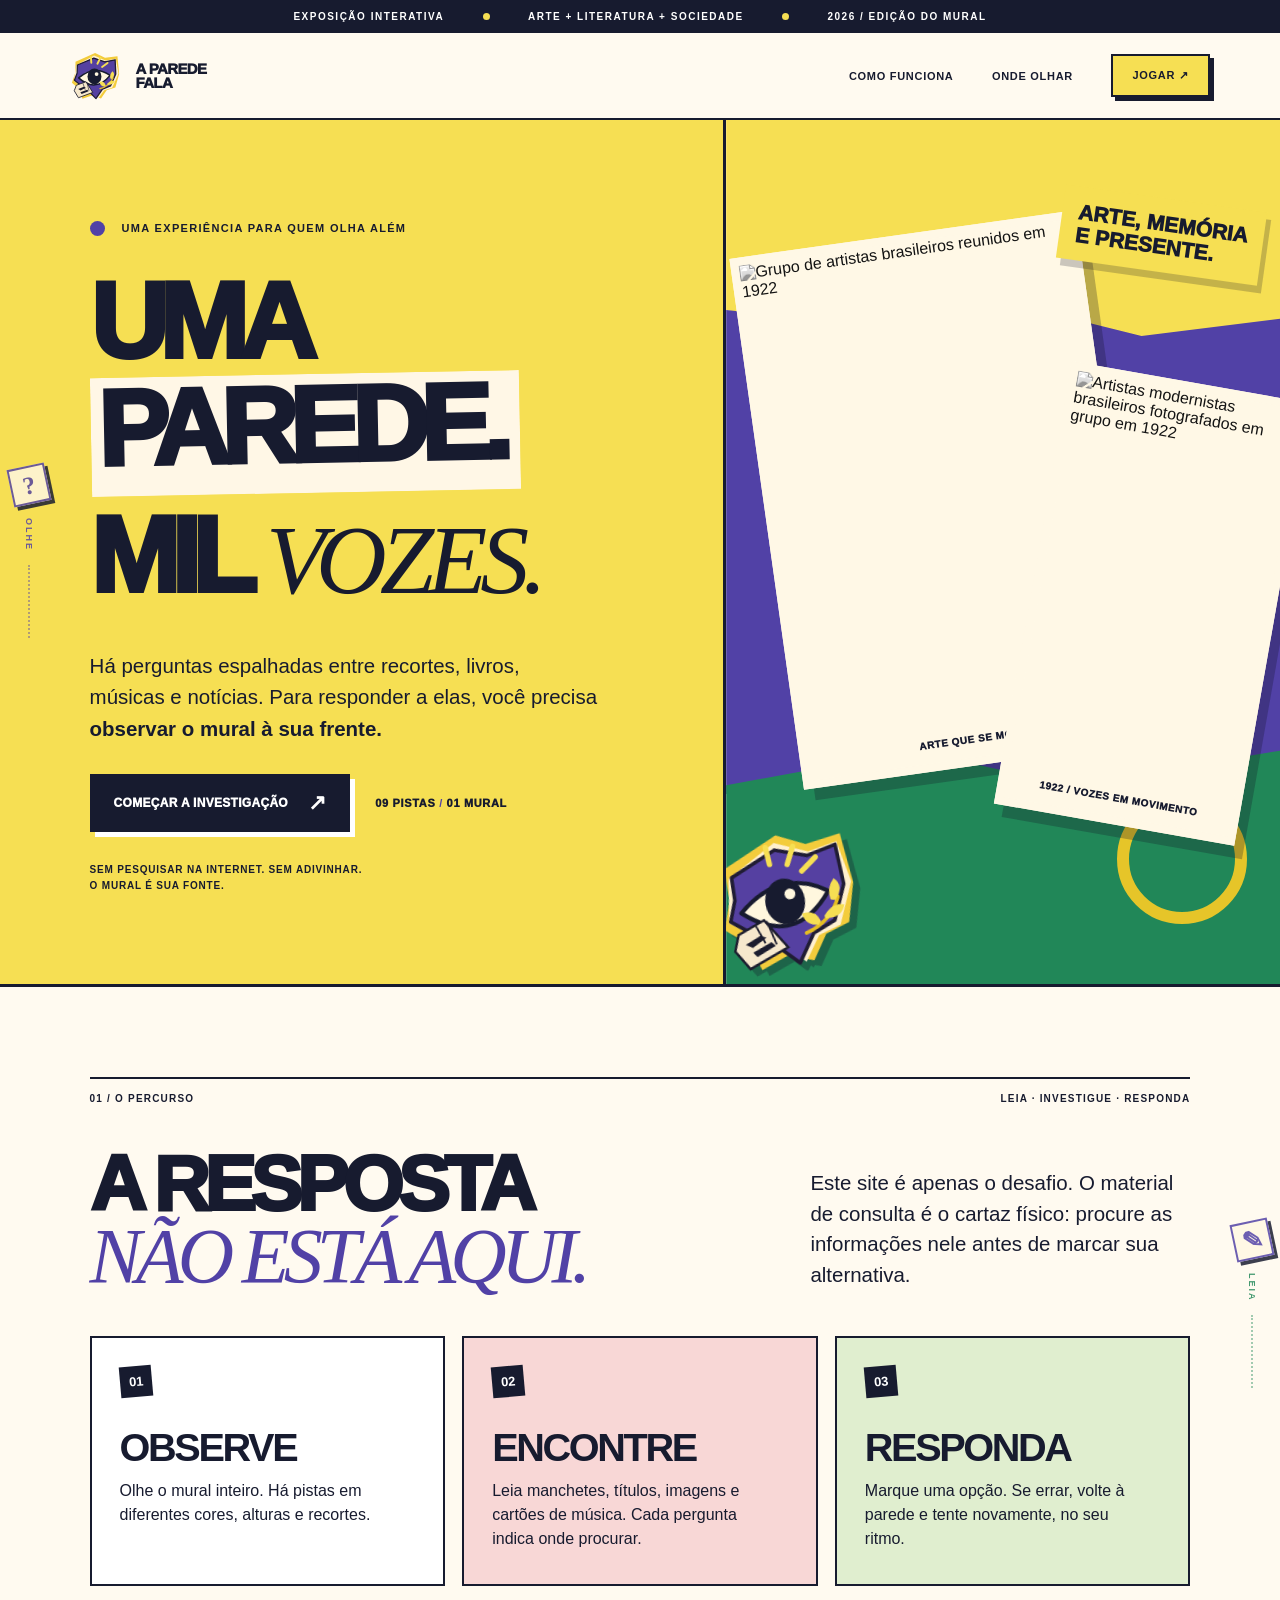
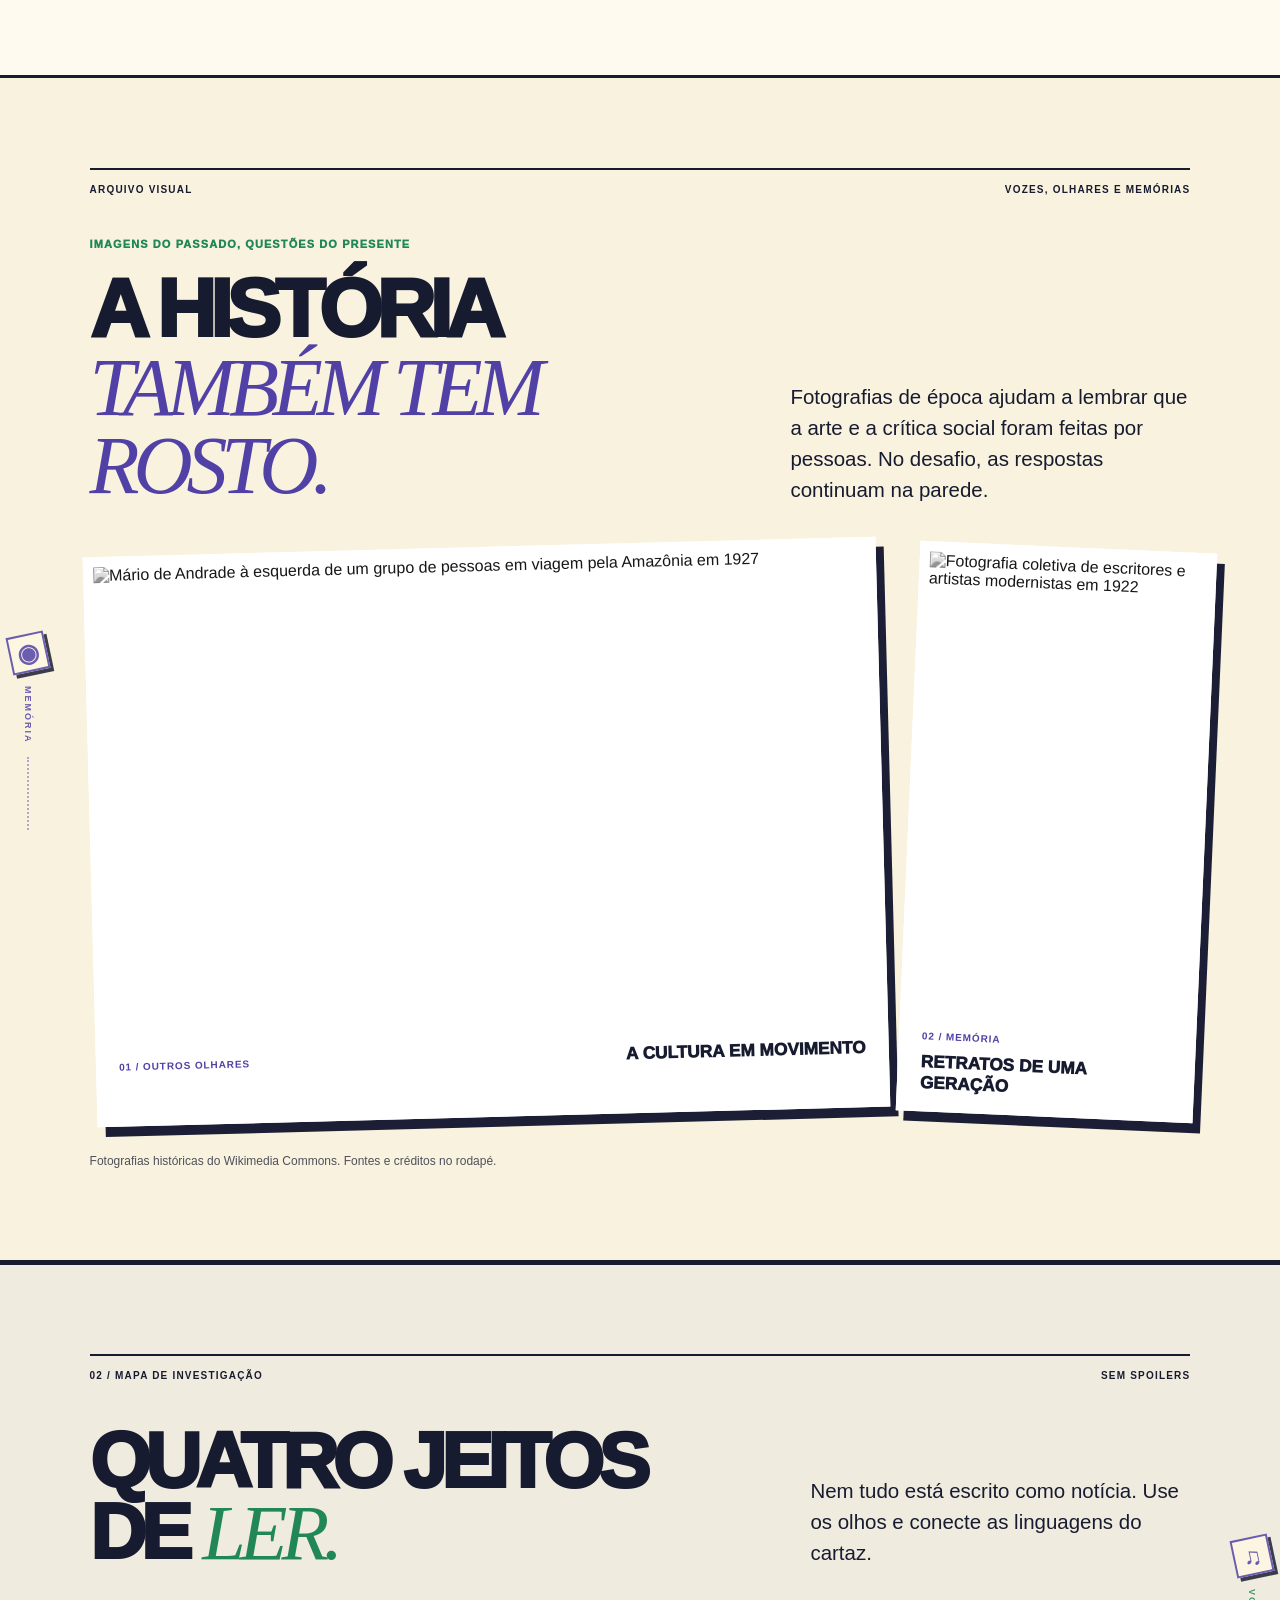
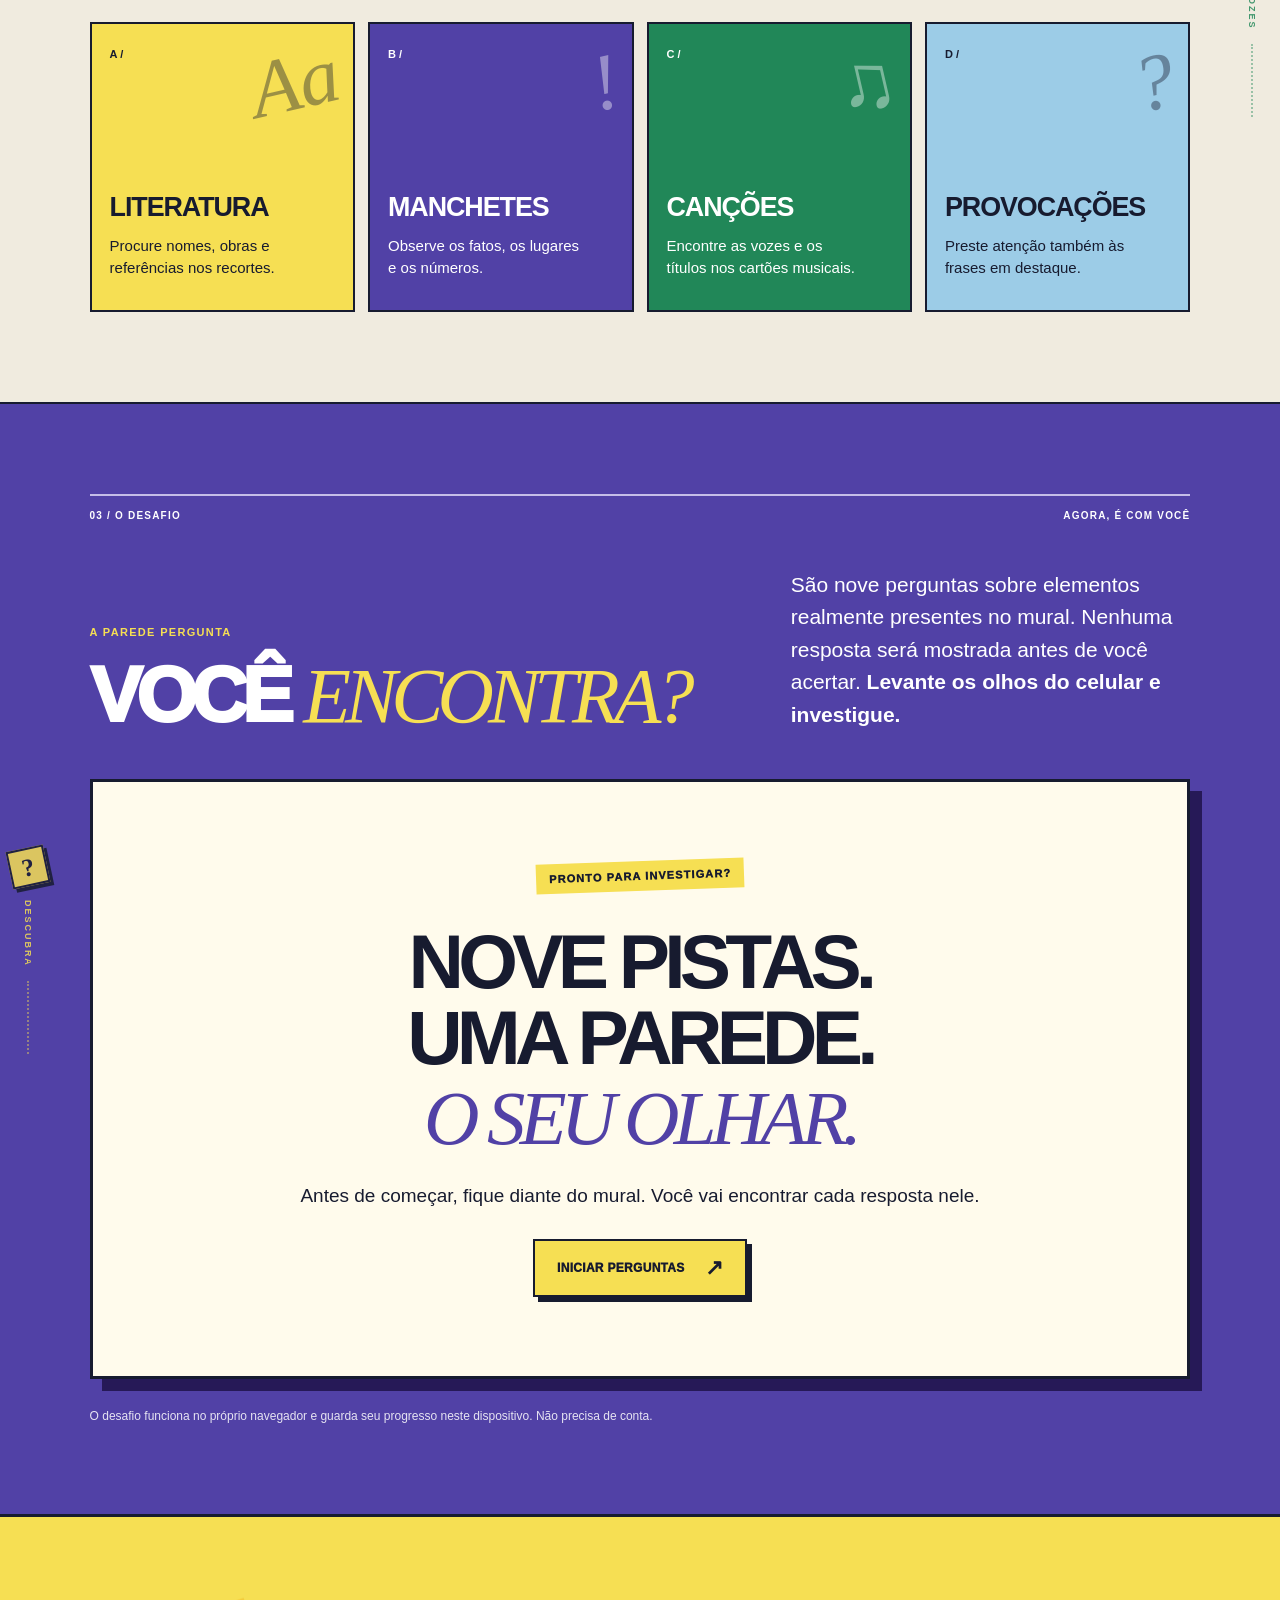
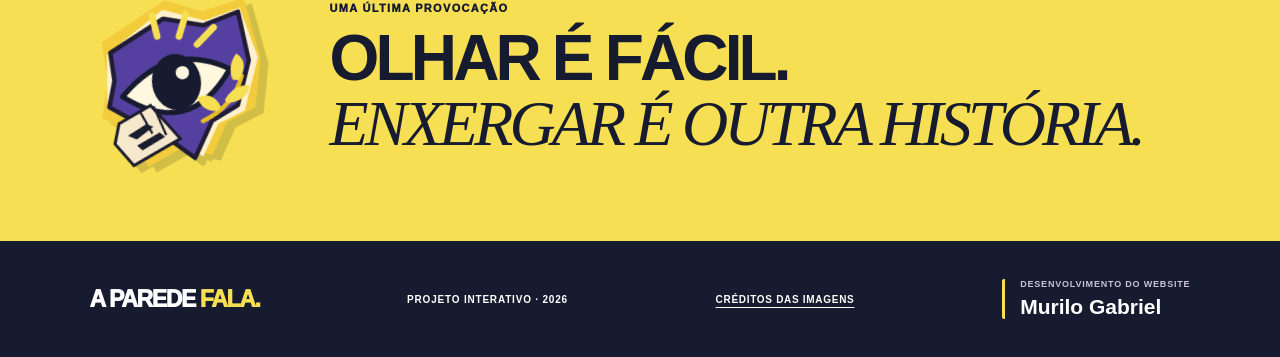
==== commit bcf09086: "feat: abertura com lupa, revelacao das perguntas e decoracoes laterais" ====
--- a/index.html
+++ b/index.html
@@ -14,6 +14,26 @@
 </head>
 <body>
   <a class="skip-link" href="#experiencia">Ir direto para a experiência</a>
+
+
+  <div id="opening-screen" class="intro-overlay" aria-label="Animação de abertura do projeto">
+    <div class="intro-veil" aria-hidden="true"></div>
+    <div class="intro-brand" aria-hidden="true">
+      <img src="assets/logo.svg" alt="" width="168" height="168">
+      <span>A PAREDE FALA</span>
+      <small>OLHE MAIS DE PERTO</small>
+    </div>
+    <div class="intro-magnifier" aria-hidden="true">
+      <svg viewBox="0 0 132 132" xmlns="http://www.w3.org/2000/svg" focusable="false">
+        <circle cx="50" cy="48" r="36" fill="rgba(255,255,255,.12)" stroke="#f8e25c" stroke-width="12"/>
+        <circle cx="50" cy="48" r="27" fill="rgba(255,255,255,.06)" stroke="#fffbeb" stroke-width="3"/>
+        <path d="M77 78 118 119" stroke="#fffbeb" stroke-width="19" stroke-linecap="round"/>
+        <path d="m85 86 31 31" stroke="#5540a1" stroke-width="12" stroke-linecap="round"/>
+        <path d="M29 43a23 23 0 0 1 22-22" fill="none" stroke="#fff" stroke-width="5" opacity=".85" stroke-linecap="round"/>
+      </svg>
+    </div>
+    <button id="skip-opening" class="intro-skip" type="button">PULAR ABERTURA</button>
+  </div>
 
   <div class="ribbon" aria-hidden="true">
     <span>EXPOSIÇÃO INTERATIVA</span><span class="ribbon-dot" aria-hidden="true"></span>
@@ -32,9 +52,10 @@
 
   <main>
     <section class="hero" aria-labelledby="hero-title">
+      <div class="side-ink side-ink-hero" aria-hidden="true"><span class="ink-seal">?</span><span class="ink-word">OLHE</span></div>
       <div class="hero-content">
         <p class="overline"><span class="overline-dot" aria-hidden="true"></span> UMA EXPERIÊNCIA PARA QUEM OLHA ALÉM</p>
-        <h1 id="hero-title"><span>UMA</span><span class="cut-yellow">PAREDE.</span><span>MIL <i>VOZES.</i></span></h1>
+        <h1 id="hero-title"><span>UMA</span><span class="cut-yellow" id="hero-cut-title">PAREDE.</span><span>MIL <i>VOZES.</i></span></h1>
         <p class="hero-description">Há perguntas espalhadas entre recortes, livros, músicas e notícias. Para responder a elas, você precisa <strong>observar o mural à sua frente.</strong></p>
         <div class="hero-actions">
           <button id="begin-button" type="button" class="button button-dark">COMEÇAR A INVESTIGAÇÃO <span aria-hidden="true">↗</span></button>
@@ -59,6 +80,7 @@
     </section>
 
     <section class="instructions" id="como-funciona" aria-labelledby="instructions-title">
+      <div class="side-ink side-ink-notes" aria-hidden="true"><span class="ink-seal">✎</span><span class="ink-word">LEIA</span></div>
       <div class="section-topline"><span>01 / O PERCURSO</span><span>LEIA · INVESTIGUE · RESPONDA</span></div>
       <div class="instructions-heading">
         <h2 id="instructions-title">A RESPOSTA<br><em>NÃO ESTÁ AQUI.</em></h2>
@@ -72,6 +94,7 @@
     </section>
 
     <section class="archive-section" id="arquivo" aria-labelledby="archive-title">
+      <div class="side-ink side-ink-archive" aria-hidden="true"><span class="ink-seal">◉</span><span class="ink-word">MEMÓRIA</span></div>
       <div class="section-topline"><span>ARQUIVO VISUAL</span><span>VOZES, OLHARES E MEMÓRIAS</span></div>
       <div class="archive-heading">
         <div><p class="archive-label">IMAGENS DO PASSADO, QUESTÕES DO PRESENTE</p><h2 id="archive-title">A HISTÓRIA<br><em>TAMBÉM TEM ROSTO.</em></h2></div>
@@ -90,6 +113,7 @@
       <p class="archive-caption">Fotografias históricas do Wikimedia Commons. Fontes e créditos no rodapé.</p>
     </section>
     <section class="clue-section" id="pistas" aria-labelledby="clues-title">
+      <div class="side-ink side-ink-clues" aria-hidden="true"><span class="ink-seal">♫</span><span class="ink-word">VOZES</span></div>
       <div class="section-topline"><span>02 / MAPA DE INVESTIGAÇÃO</span><span>SEM SPOILERS</span></div>
       <div class="clue-heading"><h2 id="clues-title">QUATRO JEITOS<br>DE <em>LER.</em></h2><p>Nem tudo está escrito como notícia. Use os olhos e conecte as linguagens do cartaz.</p></div>
       <div class="clue-grid">
@@ -101,6 +125,7 @@
     </section>
 
     <section class="quiz-section" id="experiencia" aria-labelledby="quiz-title">
+      <div class="side-ink side-ink-quiz" aria-hidden="true"><span class="ink-seal">?</span><span class="ink-word">DESCUBRA</span></div>
       <div class="section-topline"><span>03 / O DESAFIO</span><span>AGORA, É COM VOCÊ</span></div>
       <div class="quiz-header">
         <div><p class="quiz-kicker">A PAREDE PERGUNTA</p><h2 id="quiz-title">VOCÊ <em>ENCONTRA?</em></h2></div>
--- a/styles.css
+++ b/styles.css
@@ -248,3 +248,178 @@
  .result-gallery{gap:12px}.result-gallery figure{border-width:5px}
  .result-gallery img{height:165px}.result-gallery figcaption{font-size:8px}
 }
+
+
+/* Papel recortado: evita que o título encoste na borda da coluna */
+.hero h1{max-width:100%;min-width:0;overflow:visible;letter-spacing:-.085em}
+.hero-content{min-width:0}
+.hero h1 .cut-yellow{
+  display:table;width:max-content;max-width:none;
+  white-space:nowrap;
+  padding:.045em .16em .18em .055em;
+  clip-path:polygon(0 0,100% 0,100% 100%,0 100%);
+  transform:rotate(-1.1deg) translateX(1px);
+  transform-origin:15% 50%;box-sizing:border-box;
+}
+@media(max-width:560px){.hero h1 .cut-yellow{padding-right:.14em}}
+
+/* Abertura com a marca, lente e revelação circular da página */
+@property --iris {syntax:"<length>";initial-value:0px;inherits:false}
+.intro-overlay{
+  position:fixed;inset:0;z-index:2000;overflow:hidden;
+  display:block;opacity:0;visibility:hidden;
+  pointer-events:none;isolation:isolate;
+  --drop-x:0px;--drop-y:0px;
+}
+.intro-overlay.is-running{opacity:1;visibility:visible;pointer-events:auto}
+.intro-veil{position:absolute;inset:0;background:
+  radial-gradient(circle at 25% 25%,#705bb8 0,transparent 38%),
+  radial-gradient(circle at 87% 90%,#2b7757 0,transparent 36%),
+  #262044;
+  --iris:0px;
+}
+.intro-veil:before{content:"";position:absolute;inset:0;opacity:.16;
+ background-image:repeating-linear-gradient(0deg,transparent 0,transparent 5px,#fff 6px,transparent 7px);
+}
+.intro-overlay.is-running .intro-veil{
+  -webkit-mask-image:radial-gradient(circle at 50% 50%,transparent 0,transparent var(--iris),#000 calc(var(--iris) + 1px));
+  mask-image:radial-gradient(circle at 50% 50%,transparent 0,transparent var(--iris),#000 calc(var(--iris) + 1px));
+  animation:iris-open 1.14s 1.03s cubic-bezier(.21,.73,.15,1) both;
+}
+@keyframes iris-open{0%,12%{--iris:0px;opacity:1}99%{--iris:160vmax;opacity:1}100%{--iris:160vmax;opacity:0}}
+.intro-brand{
+ position:absolute;left:50%;top:45%;z-index:2;
+ display:flex;flex-direction:column;align-items:center;gap:9px;
+ transform:translate(-50%,-50%) scale(.75);opacity:0;
+ width:min(80vw,400px);color:#f9efd6;text-align:center;pointer-events:none
+}
+.intro-brand img{width:clamp(114px,15vw,174px);height:auto;filter:drop-shadow(0 15px 16px rgba(0,0,0,.25))}
+.intro-brand>span{font-size:clamp(24px,4vw,43px);font-weight:1000;letter-spacing:-.06em}
+.intro-brand small{font-size:10px;font-weight:900;letter-spacing:.23em;color:var(--yellow)}
+.intro-overlay.is-running .intro-brand{animation:intro-logo 1.35s cubic-bezier(.2,.75,.25,1) both}
+@keyframes intro-logo{
+ 0%{opacity:0;transform:translate(-50%,-50%) scale(.55) rotate(-13deg);filter:blur(8px)}
+ 34%{opacity:1;transform:translate(-50%,-50%) scale(1.05) rotate(2deg);filter:blur(0)}
+ 64%{opacity:1;transform:translate(-50%,-50%) scale(1)}
+ 100%{opacity:0;transform:translate(-50%,-50%) scale(1.3);filter:blur(7px)}
+}
+.intro-magnifier{
+  width:118px;height:118px;position:absolute;z-index:4;
+  left:50%;top:50%;opacity:0;pointer-events:none;
+  transform:translate(-50%,-50%) scale(.35) rotate(-140deg);
+  filter:drop-shadow(0 11px 11px rgba(0,0,0,.35));
+}
+.intro-magnifier svg{width:100%;height:100%;display:block;overflow:visible}
+.intro-overlay.is-running .intro-magnifier{animation:intro-lens 1.9s .49s cubic-bezier(.22,.65,.34,1) both}
+@keyframes intro-lens{
+  0%{opacity:0;transform:translate(-50%,-50%) scale(.35) rotate(-140deg)}
+  15%{opacity:1;transform:translate(-50%,-50%) scale(1.1) rotate(-24deg)}
+  42%{opacity:1;transform:translate(-50%,-50%) scale(1.32) rotate(20deg)}
+  70%{opacity:1;transform:translate(calc(-50% + var(--drop-x)),calc(-50% + var(--drop-y) - 85px)) scale(.75) rotate(-20deg)}
+  87%{opacity:1;transform:translate(calc(-50% + var(--drop-x)),calc(-50% + var(--drop-y) + 10px)) scale(.57) rotate(13deg)}
+  96%{opacity:1;transform:translate(calc(-50% + var(--drop-x)),calc(-50% + var(--drop-y) - 9px)) scale(.61) rotate(-6deg)}
+  100%{opacity:0;transform:translate(calc(-50% + var(--drop-x)),calc(-50% + var(--drop-y))) scale(.58) rotate(0)}
+}
+.intro-skip{
+ position:absolute;z-index:5;bottom:max(20px,env(safe-area-inset-bottom));right:clamp(16px,4vw,60px);
+ border:1px solid rgba(255,255,255,.62);color:#fff;background:rgba(0,0,0,.25);
+ padding:11px 17px;font-size:11px;font-weight:900;letter-spacing:.09em;cursor:pointer;
+ opacity:0;transition:background .2s
+}
+.intro-overlay.is-running .intro-skip{animation:skip-show .5s .25s both}
+.intro-skip:hover{background:rgba(255,255,255,.2)}
+@keyframes skip-show{to{opacity:1}}
+.hero .button.is-landing{animation:hero-land .67s cubic-bezier(.15,.9,.3,1)}
+@keyframes hero-land{
+  0%,100%{transform:translateY(0) scale(1)}
+  30%{transform:translateY(7px) scale(.95)}
+  65%{transform:translateY(-6px) scale(1.035)}
+}
+
+/* Pequenos recortes editoriais que acompanham a leitura pelas laterais */
+.hero,.instructions,.archive-section,.clue-section,.quiz-section{position:relative}
+.side-ink{
+ position:absolute;z-index:3;display:flex;flex-direction:column;align-items:center;
+ gap:14px;pointer-events:none;user-select:none;opacity:.84;
+}
+.side-ink:after{content:"";display:block;width:1px;height:73px;border-left:2px dotted currentColor;opacity:.5}
+.ink-seal{
+ display:grid;place-items:center;
+ width:38px;height:38px;background:#fff8e3;color:var(--purple);
+ border:2px solid currentColor;box-shadow:3px 4px 0 var(--ink);
+ font:900 25px/1 Georgia,serif;transform:rotate(-12deg);
+}
+.ink-word{font:900 9px/1.2 Arial,sans-serif;letter-spacing:.22em;writing-mode:vertical-rl}
+.side-ink-hero{left:10px;top:40%;color:var(--purple)}
+.side-ink-notes{right:9px;top:34%;color:var(--green)}
+.side-ink-archive{left:9px;top:47%;color:var(--purple)}
+.side-ink-clues{right:9px;top:37%;color:var(--green)}
+.side-ink-quiz{left:9px;top:40%;color:var(--yellow)}
+.side-ink-quiz .ink-seal{background:var(--yellow);color:var(--ink)}
+.side-ink-hero .ink-seal{background:#fff6e1}
+@media(max-width:1150px){
+  .side-ink{gap:8px;opacity:.65}
+  .side-ink .ink-seal{width:28px;height:28px;font-size:18px;box-shadow:2px 2px 0 var(--ink)}
+  .side-ink:after{height:34px}
+  .side-ink-hero{left:4px;top:55%}
+  .side-ink-notes,.side-ink-clues{right:4px}
+  .side-ink-archive,.side-ink-quiz{left:4px}
+}
+@media(max-width:700px){
+  .side-ink{opacity:.55}
+  .side-ink .ink-word,.side-ink:after{display:none}
+  .side-ink-hero{right:11px;left:auto;top:54%}
+  .side-ink-notes,.side-ink-clues{right:4px;top:11%}
+  .side-ink-archive,.side-ink-quiz{left:auto;right:5px;top:9%}
+}
+@media(max-width:440px){.side-ink-notes,.side-ink-archive,.side-ink-clues,.side-ink-quiz{display:none}}
+
+/* A pergunta entra como uma explosão de recortes e círculos de tinta */
+.quiz-app{position:relative;isolation:isolate}
+.quiz-app.is-question-revealing .question-area{animation:question-entry .82s cubic-bezier(.12,.85,.18,1) both;transform-origin:50% 26%}
+@keyframes question-entry{
+  0%{opacity:0;transform:translateY(90px) scale(.73) rotate(-4deg);filter:blur(10px)}
+  48%{opacity:1;transform:translateY(-13px) scale(1.035) rotate(1deg);filter:blur(0)}
+  72%{transform:translateY(6px) scale(.985) rotate(-.4deg)}
+  100%{opacity:1;transform:translateY(0) scale(1) rotate(0);filter:blur(0)}
+}
+.quiz-burst{position:absolute;inset:0;z-index:9;overflow:hidden;pointer-events:none}
+.quiz-burst-core{
+ position:absolute;left:50%;top:40%;z-index:2;
+ padding:12px 22px;background:var(--yellow);border:3px solid var(--ink);
+ color:var(--ink);font-weight:1000;font-size:clamp(17px,3.4vw,32px);letter-spacing:-.045em;
+ white-space:nowrap;box-shadow:7px 8px 0 var(--purple);
+ transform:translate(-50%,-50%);animation:burst-message .95s cubic-bezier(.12,.77,.21,1) both
+}
+@keyframes burst-message{
+  0%{opacity:0;transform:translate(-50%,-50%) rotate(-16deg) scale(.2)}
+  25%{opacity:1;transform:translate(-50%,-50%) rotate(8deg) scale(1.12)}
+  48%{opacity:1;transform:translate(-50%,-50%) rotate(-4deg) scale(1)}
+  100%{opacity:0;transform:translate(-50%,-64%) rotate(0) scale(1.1)}
+}
+.quiz-burst-ring{
+ position:absolute;left:50%;top:40%;width:160px;aspect-ratio:1;z-index:1;
+ border:17px solid var(--purple);border-radius:50%;
+ transform:translate(-50%,-50%) scale(.1);opacity:0;
+ animation:burst-ring 1.04s cubic-bezier(.12,.6,.18,1) both
+}
+.quiz-burst-ring.second{border-color:var(--green);animation-delay:.09s}
+@keyframes burst-ring{0%{opacity:.9;transform:translate(-50%,-50%) scale(.07)}
+  57%{opacity:.75}100%{opacity:0;transform:translate(-50%,-50%) scale(6)}}
+.quiz-burst-piece{
+ position:absolute;left:50%;top:40%;z-index:3;width:var(--piece-w,15px);height:var(--piece-h,25px);
+ background:var(--piece-color,var(--yellow));border:2px solid var(--ink);
+ opacity:0;transform:translate(-50%,-50%) scale(.12);
+ animation:burst-scraps .99s var(--piece-delay,0ms) cubic-bezier(.12,.65,.26,1) both;
+}
+.quiz-burst-piece:nth-child(3n){clip-path:polygon(0 0,100% 16%,70% 100%,0 80%)}
+.quiz-burst-piece:nth-child(4n){border-radius:50%}
+@keyframes burst-scraps{
+  0%{opacity:0;transform:translate(-50%,-50%) scale(.12) rotate(0)}
+  18%{opacity:1}
+  100%{opacity:0;transform:translate(calc(-50% + var(--dx)),calc(-50% + var(--dy))) scale(.65) rotate(var(--spin))}
+}
+@media(prefers-reduced-motion:reduce){
+ .intro-overlay,.intro-overlay.is-running{display:none!important;pointer-events:none!important}
+ .quiz-app.is-question-revealing .question-area,.quiz-burst,.hero .button.is-landing{animation:none!important;transform:none!important}
+}
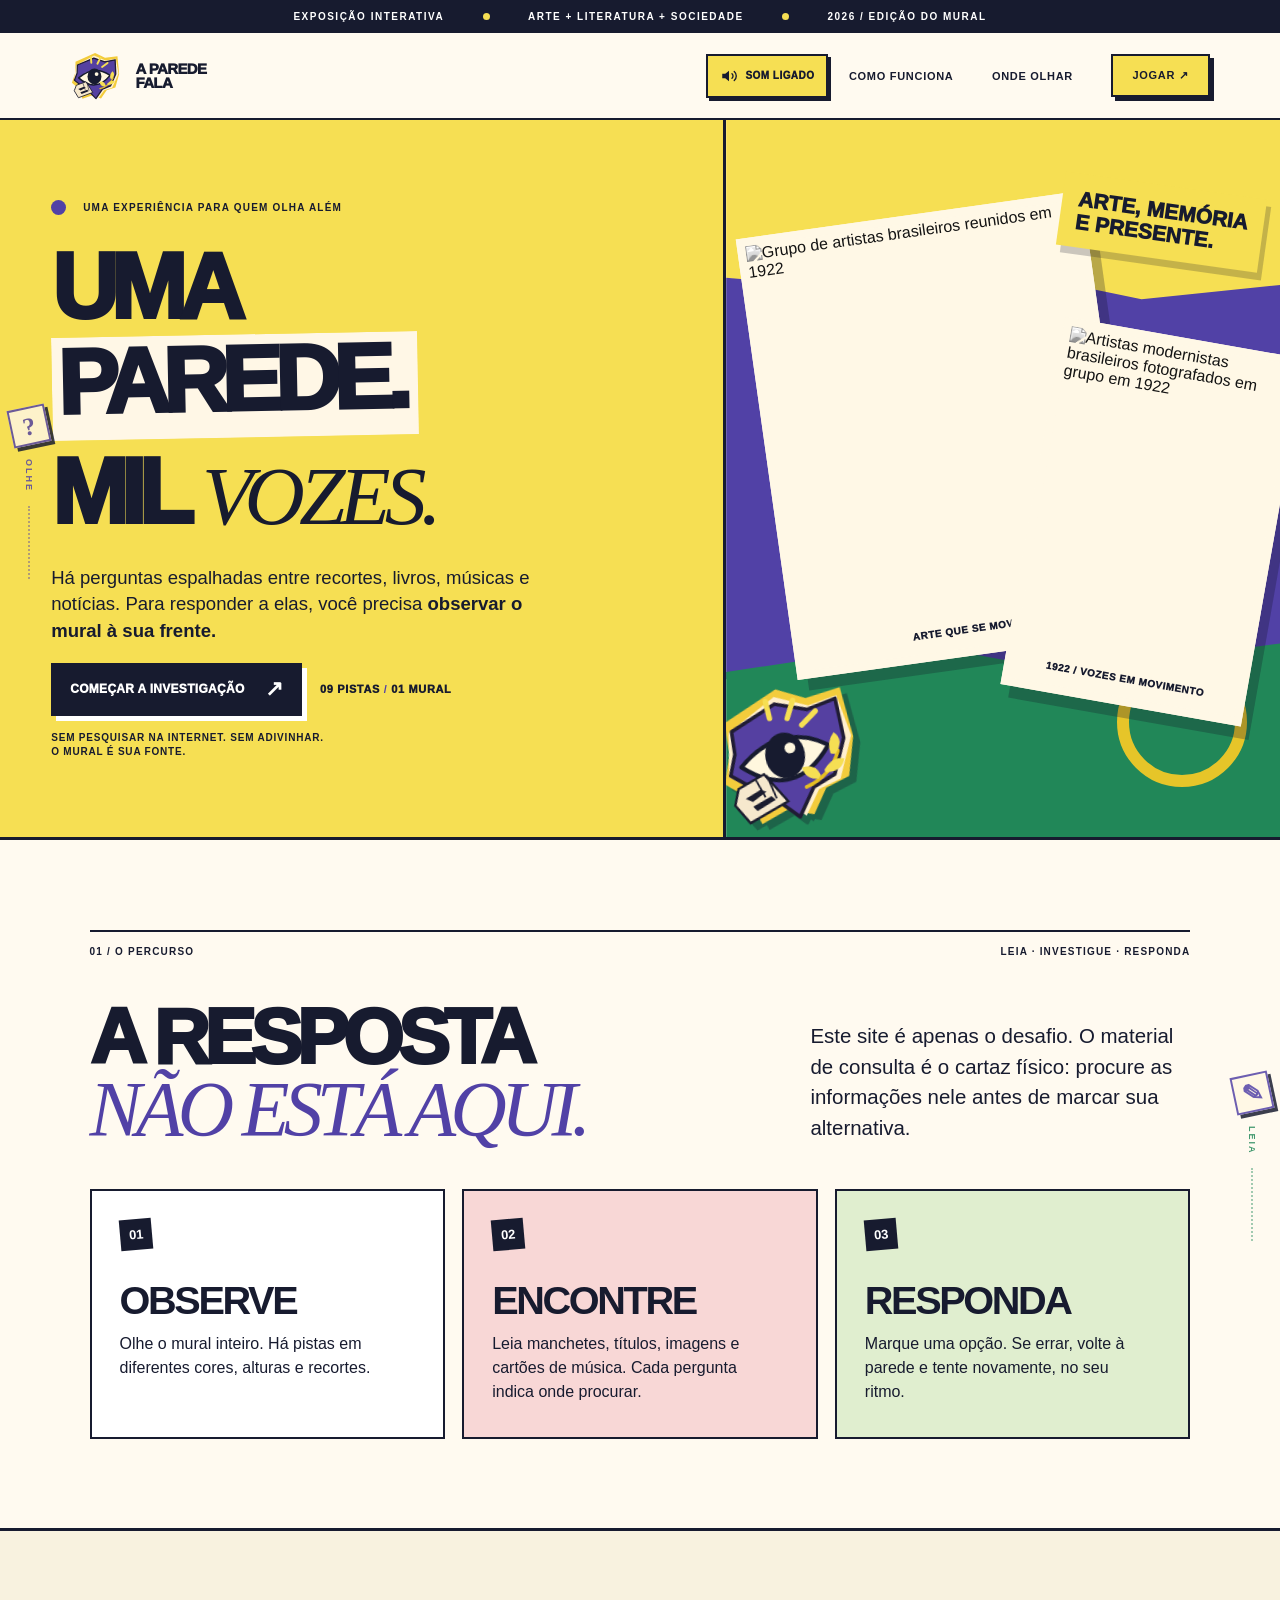
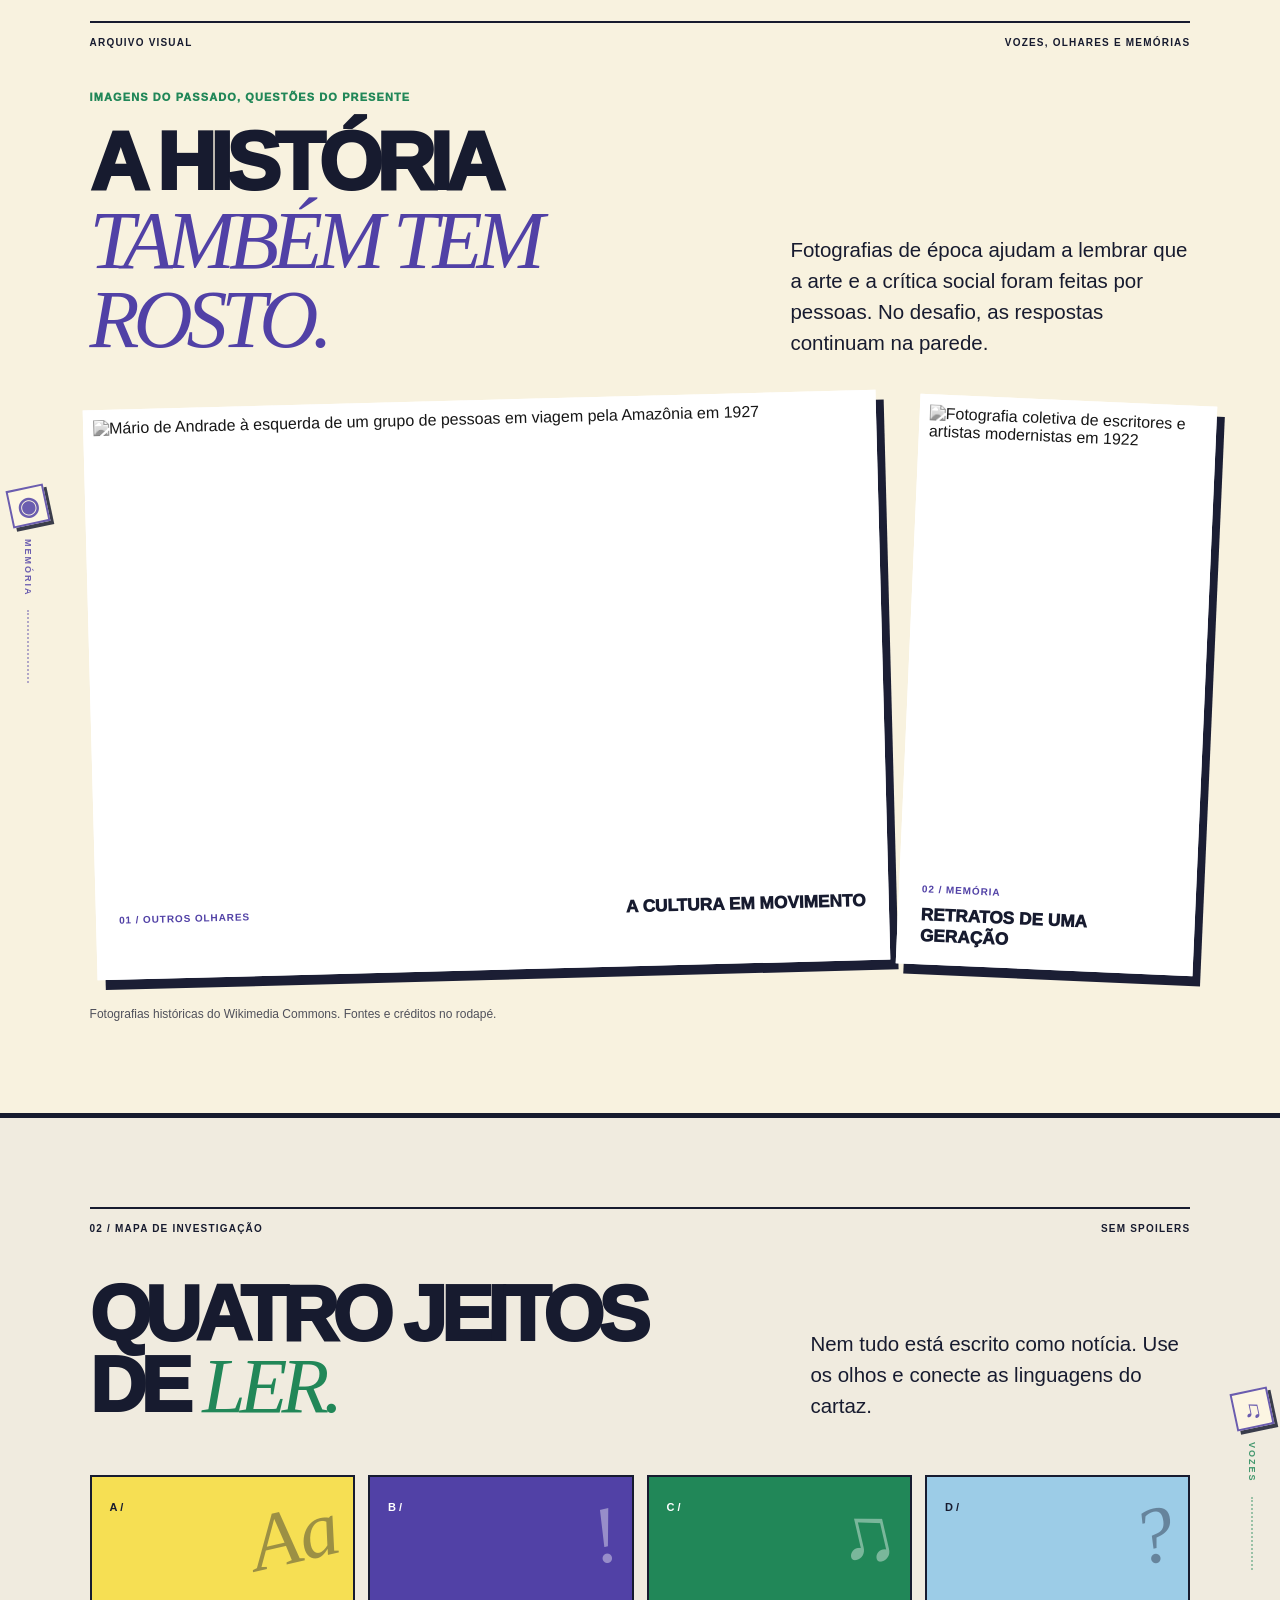
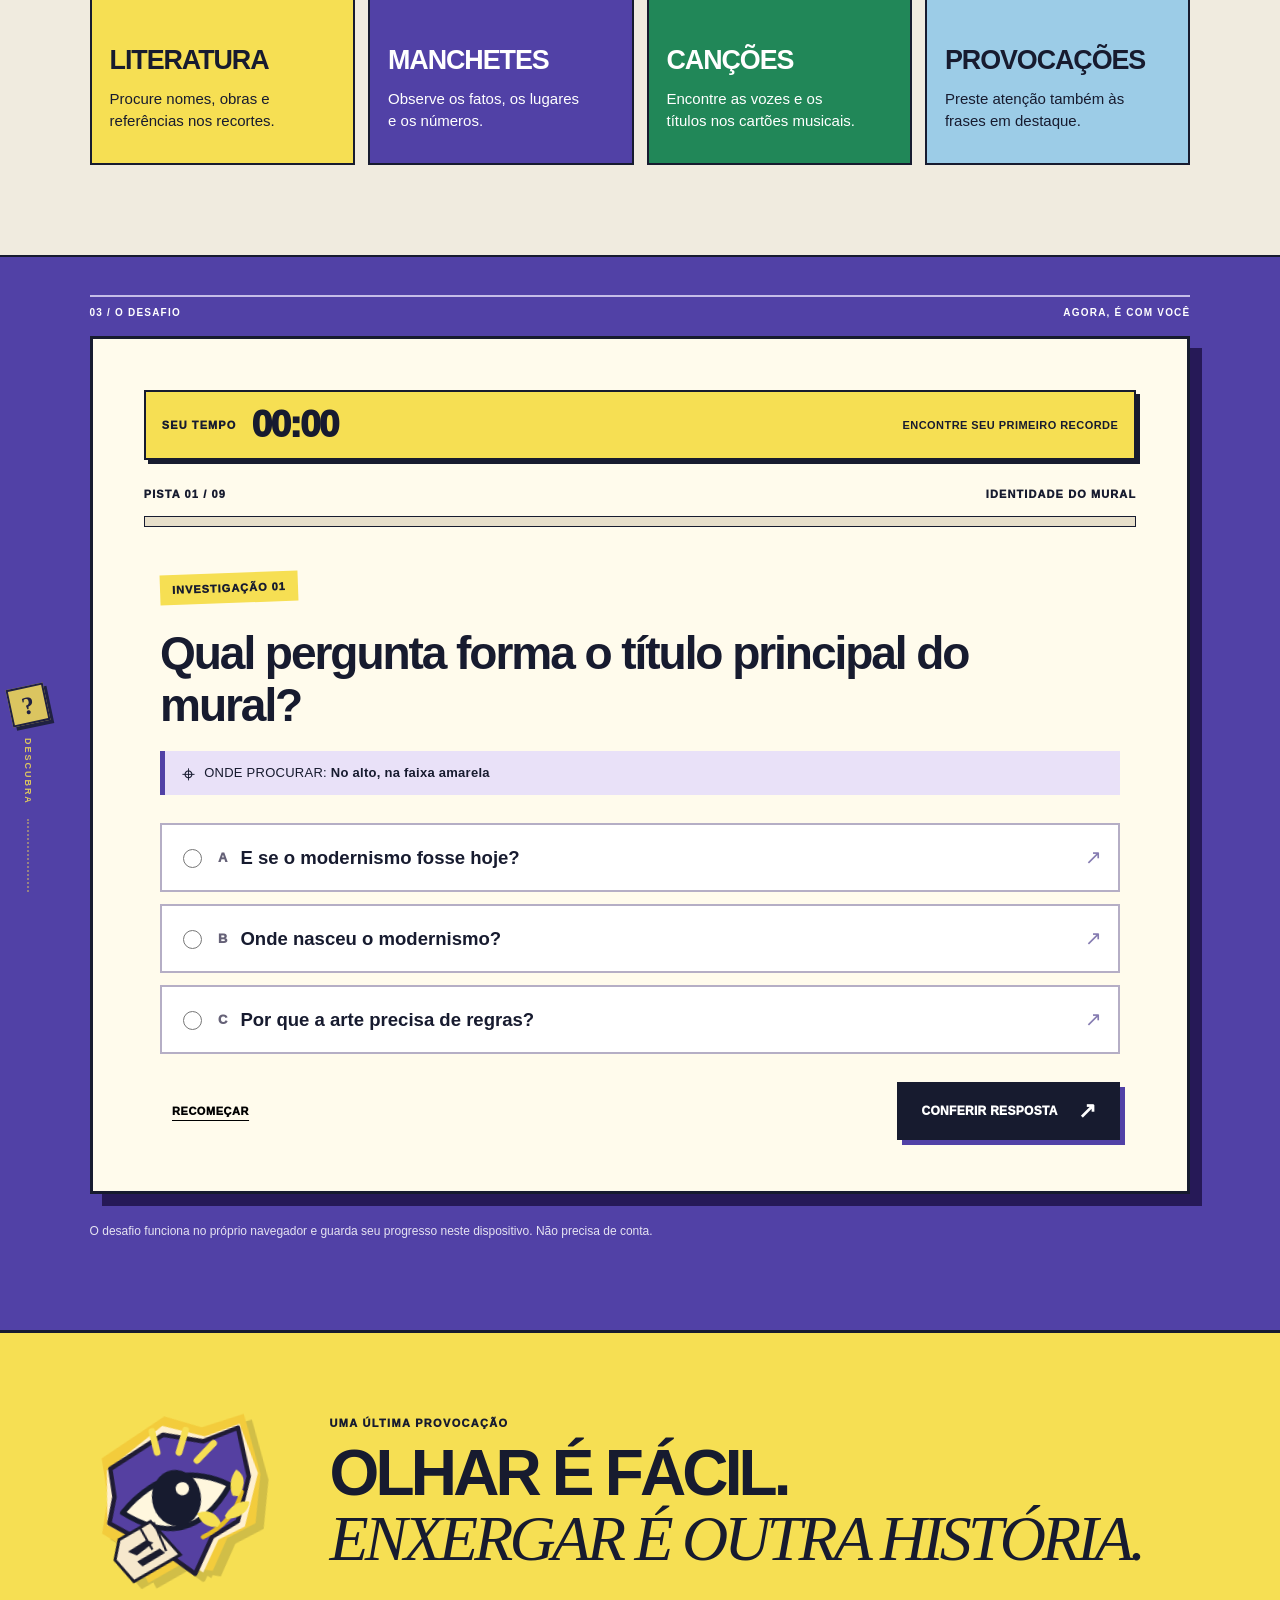
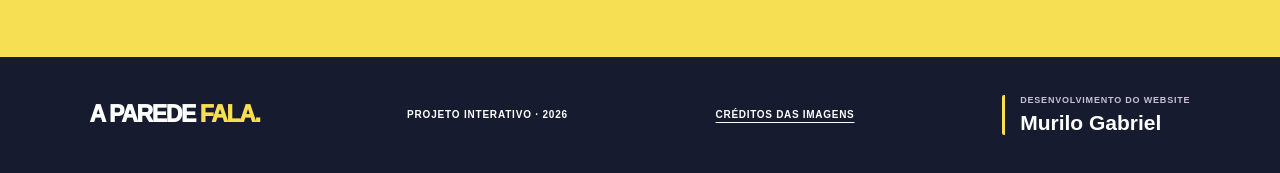
==== commit b09a3063: "feat: abertura curta com trilha, efeitos e som do relogio" ====
--- a/index.html
+++ b/index.html
@@ -10,6 +10,7 @@
   <title>A Parede Fala — Investigue o mural</title>
   <link rel="icon" href="assets/favicon.svg" type="image/svg+xml">
   <link rel="stylesheet" href="styles.css">
+  <script src="audio.js" defer></script>
   <script src="app.js" defer></script>
 </head>
 <body>
@@ -43,6 +44,14 @@
 
   <header class="site-header" id="inicio">
     <a class="brand" href="#inicio" aria-label="A Parede Fala, início"><img class="brand-symbol" src="assets/logo.svg" alt="" width="60" height="60"><span class="brand-text">A PAREDE<br>FALA</span></a>
+    <button id="sound-toggle" class="sound-toggle" type="button" aria-pressed="true" aria-label="Desligar o som" title="Ligar ou desligar o som">
+      <svg viewBox="0 0 24 24" width="18" height="18" aria-hidden="true" focusable="false">
+        <path d="M3 9v6h4l5 4V5L7 9H3Z" fill="currentColor"></path>
+        <path class="sound-waves" d="M16 9a4 4 0 0 1 0 6M19 6a8 8 0 0 1 0 12" stroke="currentColor" stroke-width="1.8" stroke-linecap="round" fill="none"></path>
+        <path class="sound-slash" d="M4 20 21 3" stroke="currentColor" stroke-width="2" stroke-linecap="round" fill="none"></path>
+      </svg>
+      <span data-sound-label>SOM LIGADO</span>
+    </button>
     <nav aria-label="Navegação">
       <a href="#como-funciona">COMO FUNCIONA</a>
       <a href="#pistas">ONDE OLHAR</a>
--- a/styles.css
+++ b/styles.css
@@ -263,77 +263,74 @@
 }
 @media(max-width:560px){.hero h1 .cut-yellow{padding-right:.14em}}
 
-/* Abertura com a marca, lente e revelação circular da página */
-@property --iris {syntax:"<length>";initial-value:0px;inherits:false}
+/* Abertura desacelerada e sincronizada com uma curva contínua no JavaScript */
 .intro-overlay{
   position:fixed;inset:0;z-index:2000;overflow:hidden;
-  display:block;opacity:0;visibility:hidden;
-  pointer-events:none;isolation:isolate;
-  --drop-x:0px;--drop-y:0px;
+  opacity:0;visibility:hidden;pointer-events:none;isolation:isolate;
+  --reveal-x:50%;--reveal-y:50%;--reveal-radius:0px;
 }
 .intro-overlay.is-running{opacity:1;visibility:visible;pointer-events:auto}
-.intro-veil{position:absolute;inset:0;background:
+.intro-veil{
+  position:absolute;inset:0;background:
   radial-gradient(circle at 25% 25%,#705bb8 0,transparent 38%),
-  radial-gradient(circle at 87% 90%,#2b7757 0,transparent 36%),
-  #262044;
-  --iris:0px;
-}
-.intro-veil:before{content:"";position:absolute;inset:0;opacity:.16;
- background-image:repeating-linear-gradient(0deg,transparent 0,transparent 5px,#fff 6px,transparent 7px);
-}
-.intro-overlay.is-running .intro-veil{
-  -webkit-mask-image:radial-gradient(circle at 50% 50%,transparent 0,transparent var(--iris),#000 calc(var(--iris) + 1px));
-  mask-image:radial-gradient(circle at 50% 50%,transparent 0,transparent var(--iris),#000 calc(var(--iris) + 1px));
-  animation:iris-open 1.14s 1.03s cubic-bezier(.21,.73,.15,1) both;
-}
-@keyframes iris-open{0%,12%{--iris:0px;opacity:1}99%{--iris:160vmax;opacity:1}100%{--iris:160vmax;opacity:0}}
+  radial-gradient(circle at 87% 90%,#2b7757 0,transparent 36%),#262044;
+  -webkit-mask-image:radial-gradient(circle at var(--reveal-x) var(--reveal-y),transparent 0,transparent var(--reveal-radius),#000 calc(var(--reveal-radius) + 2px));
+  mask-image:radial-gradient(circle at var(--reveal-x) var(--reveal-y),transparent 0,transparent var(--reveal-radius),#000 calc(var(--reveal-radius) + 2px));
+}
+.intro-veil:before{
+  content:"";position:absolute;inset:0;opacity:.12;
+  background-image:repeating-linear-gradient(0deg,transparent 0,transparent 6px,#fff 7px,transparent 8px)
+}
 .intro-brand{
- position:absolute;left:50%;top:45%;z-index:2;
- display:flex;flex-direction:column;align-items:center;gap:9px;
- transform:translate(-50%,-50%) scale(.75);opacity:0;
- width:min(80vw,400px);color:#f9efd6;text-align:center;pointer-events:none
-}
-.intro-brand img{width:clamp(114px,15vw,174px);height:auto;filter:drop-shadow(0 15px 16px rgba(0,0,0,.25))}
+  position:absolute;left:50%;top:45%;z-index:2;
+  width:min(82vw,400px);display:flex;flex-direction:column;align-items:center;gap:11px;
+  transform:translate(-50%,-50%);color:#f9efd6;text-align:center;
+  opacity:0;pointer-events:none
+}
+.intro-brand img{
+  width:clamp(108px,16vw,174px);height:auto;
+  filter:drop-shadow(0 15px 16px rgba(0,0,0,.25))
+}
 .intro-brand>span{font-size:clamp(24px,4vw,43px);font-weight:1000;letter-spacing:-.06em}
 .intro-brand small{font-size:10px;font-weight:900;letter-spacing:.23em;color:var(--yellow)}
-.intro-overlay.is-running .intro-brand{animation:intro-logo 1.35s cubic-bezier(.2,.75,.25,1) both}
-@keyframes intro-logo{
- 0%{opacity:0;transform:translate(-50%,-50%) scale(.55) rotate(-13deg);filter:blur(8px)}
- 34%{opacity:1;transform:translate(-50%,-50%) scale(1.05) rotate(2deg);filter:blur(0)}
- 64%{opacity:1;transform:translate(-50%,-50%) scale(1)}
- 100%{opacity:0;transform:translate(-50%,-50%) scale(1.3);filter:blur(7px)}
+.intro-overlay.is-running .intro-brand{animation:logo-soft-intro 1.05s cubic-bezier(.35,0,.25,1) both}
+@keyframes logo-soft-intro{
+  0%{opacity:0;transform:translate(-50%,calc(-50% + 28px)) scale(.93)}
+  28%{opacity:1;transform:translate(-50%,-50%) scale(1)}
+  55%{opacity:1;transform:translate(-50%,-50%) scale(1)}
+  100%{opacity:0;transform:translate(-50%,calc(-50% - 23px)) scale(1.05)}
 }
 .intro-magnifier{
-  width:118px;height:118px;position:absolute;z-index:4;
-  left:50%;top:50%;opacity:0;pointer-events:none;
-  transform:translate(-50%,-50%) scale(.35) rotate(-140deg);
-  filter:drop-shadow(0 11px 11px rgba(0,0,0,.35));
+  position:absolute;left:0;top:0;z-index:4;
+  width:118px;height:118px;opacity:0;pointer-events:none;
+  transform:translate3d(0,-180px,0);
+  transform-origin:center center;will-change:transform,opacity;
+  filter:drop-shadow(0 11px 11px rgba(0,0,0,.35))
 }
 .intro-magnifier svg{width:100%;height:100%;display:block;overflow:visible}
-.intro-overlay.is-running .intro-magnifier{animation:intro-lens 1.9s .49s cubic-bezier(.22,.65,.34,1) both}
-@keyframes intro-lens{
-  0%{opacity:0;transform:translate(-50%,-50%) scale(.35) rotate(-140deg)}
-  15%{opacity:1;transform:translate(-50%,-50%) scale(1.1) rotate(-24deg)}
-  42%{opacity:1;transform:translate(-50%,-50%) scale(1.32) rotate(20deg)}
-  70%{opacity:1;transform:translate(calc(-50% + var(--drop-x)),calc(-50% + var(--drop-y) - 85px)) scale(.75) rotate(-20deg)}
-  87%{opacity:1;transform:translate(calc(-50% + var(--drop-x)),calc(-50% + var(--drop-y) + 10px)) scale(.57) rotate(13deg)}
-  96%{opacity:1;transform:translate(calc(-50% + var(--drop-x)),calc(-50% + var(--drop-y) - 9px)) scale(.61) rotate(-6deg)}
-  100%{opacity:0;transform:translate(calc(-50% + var(--drop-x)),calc(-50% + var(--drop-y))) scale(.58) rotate(0)}
-}
 .intro-skip{
- position:absolute;z-index:5;bottom:max(20px,env(safe-area-inset-bottom));right:clamp(16px,4vw,60px);
- border:1px solid rgba(255,255,255,.62);color:#fff;background:rgba(0,0,0,.25);
- padding:11px 17px;font-size:11px;font-weight:900;letter-spacing:.09em;cursor:pointer;
- opacity:0;transition:background .2s
-}
-.intro-overlay.is-running .intro-skip{animation:skip-show .5s .25s both}
+  position:absolute;z-index:5;bottom:max(20px,env(safe-area-inset-bottom));right:clamp(16px,4vw,60px);
+  min-height:44px;border:1px solid rgba(255,255,255,.62);
+  color:#fff;background:rgba(0,0,0,.25);padding:11px 17px;
+  font-size:11px;font-weight:900;letter-spacing:.09em;cursor:pointer;
+  opacity:0;transition:background .3s ease
+}
+.intro-overlay.is-running .intro-skip{animation:skip-soft-show .28s .09s ease both}
 .intro-skip:hover{background:rgba(255,255,255,.2)}
-@keyframes skip-show{to{opacity:1}}
-.hero .button.is-landing{animation:hero-land .67s cubic-bezier(.15,.9,.3,1)}
-@keyframes hero-land{
-  0%,100%{transform:translateY(0) scale(1)}
-  30%{transform:translateY(7px) scale(.95)}
-  65%{transform:translateY(-6px) scale(1.035)}
+@keyframes skip-soft-show{to{opacity:1}}
+.hero .button.is-landing{animation:button-arrival-glow .65s ease both}
+@keyframes button-arrival-glow{
+  0%,100%{filter:brightness(1)}
+  40%{filter:brightness(1.25)}
+}
+@media(max-width:600px){
+  .intro-magnifier{width:clamp(76px,22vw,105px);height:auto;aspect-ratio:1}
+  .intro-brand img{width:clamp(108px,31vw,152px)}
+  .intro-brand>span{font-size:clamp(23px,6.5vw,34px)}
+  .intro-brand small{font-size:9px;letter-spacing:.14em}
+}
+@media(max-width:380px){
+  .intro-skip{right:12px;bottom:max(14px,env(safe-area-inset-bottom))}
 }
 
 /* Pequenos recortes editoriais que acompanham a leitura pelas laterais */
@@ -376,12 +373,12 @@
 
 /* A pergunta entra como uma explosão de recortes e círculos de tinta */
 .quiz-app{position:relative;isolation:isolate}
-.quiz-app.is-question-revealing .question-area{animation:question-entry .82s cubic-bezier(.12,.85,.18,1) both;transform-origin:50% 26%}
+.quiz-app.is-question-revealing .question-area{animation:question-entry 1.42s cubic-bezier(.24,.74,.25,1) both;transform-origin:50% 26%}
 @keyframes question-entry{
-  0%{opacity:0;transform:translateY(90px) scale(.73) rotate(-4deg);filter:blur(10px)}
-  48%{opacity:1;transform:translateY(-13px) scale(1.035) rotate(1deg);filter:blur(0)}
-  72%{transform:translateY(6px) scale(.985) rotate(-.4deg)}
-  100%{opacity:1;transform:translateY(0) scale(1) rotate(0);filter:blur(0)}
+  0%{opacity:0;transform:translateY(56px) scale(.96);filter:blur(3px)}
+  32%{opacity:.7}
+  72%{opacity:1;filter:blur(0)}
+  100%{opacity:1;transform:translateY(0) scale(1);filter:blur(0)}
 }
 .quiz-burst{position:absolute;inset:0;z-index:9;overflow:hidden;pointer-events:none}
 .quiz-burst-core{
@@ -389,37 +386,190 @@
  padding:12px 22px;background:var(--yellow);border:3px solid var(--ink);
  color:var(--ink);font-weight:1000;font-size:clamp(17px,3.4vw,32px);letter-spacing:-.045em;
  white-space:nowrap;box-shadow:7px 8px 0 var(--purple);
- transform:translate(-50%,-50%);animation:burst-message .95s cubic-bezier(.12,.77,.21,1) both
+ transform:translate(-50%,-50%);animation:burst-message 1.7s cubic-bezier(.24,.76,.26,1) both
 }
 @keyframes burst-message{
-  0%{opacity:0;transform:translate(-50%,-50%) rotate(-16deg) scale(.2)}
-  25%{opacity:1;transform:translate(-50%,-50%) rotate(8deg) scale(1.12)}
-  48%{opacity:1;transform:translate(-50%,-50%) rotate(-4deg) scale(1)}
-  100%{opacity:0;transform:translate(-50%,-64%) rotate(0) scale(1.1)}
+  0%{opacity:0;transform:translate(-50%,calc(-50% + 42px)) rotate(-4deg) scale(.87)}
+  25%{opacity:1;transform:translate(-50%,-50%) rotate(0) scale(1)}
+  65%{opacity:1;transform:translate(-50%,-54%) rotate(0) scale(1)}
+  100%{opacity:0;transform:translate(-50%,-77%) rotate(0) scale(1.02)}
 }
 .quiz-burst-ring{
  position:absolute;left:50%;top:40%;width:160px;aspect-ratio:1;z-index:1;
  border:17px solid var(--purple);border-radius:50%;
  transform:translate(-50%,-50%) scale(.1);opacity:0;
- animation:burst-ring 1.04s cubic-bezier(.12,.6,.18,1) both
-}
-.quiz-burst-ring.second{border-color:var(--green);animation-delay:.09s}
-@keyframes burst-ring{0%{opacity:.9;transform:translate(-50%,-50%) scale(.07)}
-  57%{opacity:.75}100%{opacity:0;transform:translate(-50%,-50%) scale(6)}}
+ animation:burst-ring 1.83s cubic-bezier(.25,.68,.26,1) both
+}
+.quiz-burst-ring.second{border-color:var(--green);animation-delay:.18s}
+@keyframes burst-ring{
+  0%{opacity:.6;transform:translate(-50%,-50%) scale(.22)}
+  58%{opacity:.4}
+  100%{opacity:0;transform:translate(-50%,-50%) scale(4.1)}
+}
 .quiz-burst-piece{
  position:absolute;left:50%;top:40%;z-index:3;width:var(--piece-w,15px);height:var(--piece-h,25px);
  background:var(--piece-color,var(--yellow));border:2px solid var(--ink);
  opacity:0;transform:translate(-50%,-50%) scale(.12);
- animation:burst-scraps .99s var(--piece-delay,0ms) cubic-bezier(.12,.65,.26,1) both;
+ animation:burst-scraps 1.78s var(--piece-delay,0ms) cubic-bezier(.23,.68,.3,1) both;
 }
 .quiz-burst-piece:nth-child(3n){clip-path:polygon(0 0,100% 16%,70% 100%,0 80%)}
 .quiz-burst-piece:nth-child(4n){border-radius:50%}
 @keyframes burst-scraps{
-  0%{opacity:0;transform:translate(-50%,-50%) scale(.12) rotate(0)}
-  18%{opacity:1}
-  100%{opacity:0;transform:translate(calc(-50% + var(--dx)),calc(-50% + var(--dy))) scale(.65) rotate(var(--spin))}
+  0%{opacity:0;transform:translate(-50%,-50%) scale(.6) rotate(0)}
+  18%{opacity:.85}
+  65%{opacity:.75}
+  100%{opacity:0;transform:translate(calc(-50% + var(--dx)),calc(-50% + var(--dy))) scale(.8) rotate(var(--spin))}
 }
 @media(prefers-reduced-motion:reduce){
  .intro-overlay,.intro-overlay.is-running{display:none!important;pointer-events:none!important}
  .quiz-app.is-question-revealing .question-area,.quiz-burst,.hero .button.is-landing{animation:none!important;transform:none!important}
 }
+
+
+/* Hero ajustado para deixar a chamada principal visível em janelas baixas */
+@media (min-width:801px){
+  .hero{
+    min-height:clamp(430px,calc(100svh - 105px),720px);
+    height:auto;
+  }
+  .hero-content{
+    display:flex;flex-direction:column;justify-content:center;
+    padding:clamp(17px,3.2vh,49px) clamp(18px,2.2vw,39px)
+            clamp(16px,3vh,40px) clamp(26px,4vw,82px);
+  }
+  .hero-art{min-height:0}
+  .hero h1{
+    font-size:clamp(49px,min(7.8vw,10.2vh),99px);
+    line-height:.9;
+    margin:clamp(15px,2.4vh,29px) 0 clamp(13px,2.3vh,26px);
+  }
+  .hero-description{
+    font-size:clamp(15px,1.45vw,19px);
+    line-height:1.42;
+  }
+  .hero-actions{margin:clamp(12px,2.1vh,23px) 0 0;gap:18px}
+  .hero-small{margin-top:clamp(10px,1.7vh,18px);line-height:1.4}
+  .hero .button{min-height:53px;padding:12px 17px}
+  .hero .overline{font-size:10px}
+}
+@media (min-width:801px) and (max-height:710px){
+  .hero-content{justify-content:flex-start;padding-top:clamp(18px,4vh,35px)}
+  .hero h1{font-size:clamp(46px,min(7.4vw,10vh),78px)}
+  .hero h1 .cut-yellow{padding-bottom:.14em}
+  .hero-description{font-size:15px;max-width:465px}
+  .hero-small{font-size:9px}
+}
+@media (max-width:800px){
+  .hero-content{padding-top:clamp(24px,5vh,45px);padding-bottom:clamp(24px,4vh,45px)}
+  .hero h1{margin-top:clamp(18px,3vh,30px);margin-bottom:clamp(14px,2vh,25px)}
+  .hero-actions{margin-top:clamp(14px,2vh,20px)}
+  .hero-small{margin-top:12px}
+}
+@media (max-width:560px){
+  .hero h1{font-size:clamp(47px,11.7vw,67px)}
+  .hero-content{padding-top:24px;padding-bottom:36px}
+  .hero-description{font-size:16px;line-height:1.42}
+  .hero-art{min-height:350px}
+}
+
+/* Depois de iniciar, o cabeçalho do desafio cede espaço para a pergunta */
+.quiz-app{scroll-margin-top:14px}
+.quiz-section .quiz-header{
+  max-height:500px;overflow:hidden;
+  transition:max-height .85s cubic-bezier(.3,.72,.23,1),margin .85s cubic-bezier(.3,.72,.23,1),opacity .6s ease,transform .85s cubic-bezier(.3,.72,.23,1);
+}
+.quiz-section.is-playing{padding-top:clamp(20px,3vw,38px)}
+.quiz-section.is-playing .quiz-header{
+  max-height:0;
+  margin-top:0;margin-bottom:0;
+  opacity:0;transform:translateY(-35px);
+  pointer-events:none;
+}
+.quiz-section.is-playing .section-topline{padding-top:10px;margin-bottom:18px}
+.quiz-section.is-playing .quiz-app{scroll-margin-top:14px}
+
+/* O estouro visual acompanha o viewport durante a rolagem e nunca fica abaixo da dobra */
+.quiz-burst{
+  position:fixed;inset:0;z-index:1200;overflow:hidden;
+  pointer-events:none;isolation:isolate
+}
+.quiz-burst-core,.quiz-burst-ring,.quiz-burst-piece{top:50%}
+@media(prefers-reduced-motion:reduce){
+  .quiz-section .quiz-header{transition:none!important}
+}
+
+/* Ajustes fluidos para telefones compactos e orientação horizontal */
+html,body{max-width:100%}
+body{overflow-x:clip}
+@media(max-width:480px){
+  .hero-content{min-width:0;padding-inline:clamp(15px,5vw,21px)}
+  .hero h1{max-width:100%;font-size:clamp(42px,11.2vw,57px)}
+  .hero h1>span{max-width:100%}
+  .hero-actions{max-width:100%;min-width:0}
+  .hero-actions .button{width:100%;max-width:100%}
+  .hero-description{max-width:100%}
+  .quiz-app{max-width:100%;min-width:0}
+  .answer,.answer-label{min-width:0;overflow-wrap:break-word}
+  .quiz-header,.quiz-header>div{min-width:0}
+  .archive-section,.quiz-section,.clue-section,.instructions{overflow-x:clip}
+}
+@media(max-width:360px){
+  .ribbon{font-size:7px;gap:8px}
+  .hero h1{font-size:clamp(39px,11vw,45px)}
+  .hero-description{font-size:15px}
+  .hero .button{min-height:48px;padding:10px 13px;font-size:10px}
+  .quiz-app{padding:22px 14px}
+  .question-title{font-size:clamp(24px,7vw,30px)}
+  .answer-label{font-size:15px}
+}
+@media(max-height:540px) and (orientation:landscape){
+  .intro-brand img{width:100px}
+  .intro-brand>span{font-size:22px}
+  .hero-content{padding-top:20px;padding-bottom:22px}
+  .hero h1{font-size:clamp(40px,8vh,66px);margin-top:10px;margin-bottom:12px}
+  .hero-description{font-size:14px}
+  .hero .button{min-height:46px}
+}
+
+/* Cronômetro e recorde com estética editorial da exposição */
+.quiz-timer{display:flex;align-items:center;gap:15px;flex-wrap:wrap;margin:0 0 28px;padding:12px 16px;background:#f6df53;border:2px solid var(--ink);box-shadow:4px 4px 0 var(--ink)}
+.quiz-timer>span:first-child{font-size:11px;font-weight:1000;letter-spacing:.1em}
+.quiz-timer strong{font-size:clamp(23px,3vw,37px);font-weight:1000;letter-spacing:-.045em;font-variant-numeric:tabular-nums}
+.quiz-timer .timer-best{margin-left:auto;font-size:11px;font-weight:900;letter-spacing:.04em}
+.result-times{display:grid;grid-template-columns:repeat(2,minmax(0,1fr));gap:14px;margin:28px auto 12px;max-width:570px}
+.result-times>div{background:var(--yellow);border:2px solid var(--ink);box-shadow:5px 5px 0 var(--purple);padding:18px 12px;display:flex;flex-direction:column;gap:6px}
+.result-times>div:nth-child(2){background:#d9ebd6}
+.result-times span{font-size:11px;font-weight:1000;letter-spacing:.06em}
+.result-times strong{font-size:clamp(28px,4vw,49px);font-weight:1000;letter-spacing:-.05em;font-variant-numeric:tabular-nums}
+.result .result-challenge{max-width:550px;background:#e8e1fa;border-left:5px solid var(--purple);padding:17px;font-size:clamp(17px,2vw,21px);font-weight:900}
+@media(max-width:560px){
+ .quiz-timer{gap:7px 15px;padding:11px}
+ .quiz-timer .timer-best{width:100%;margin-left:0;font-size:10px}
+ .result-times{gap:9px}
+ .result-times>div{padding:14px 6px}
+ .result-times span{font-size:9px}
+ .result-times strong{font-size:clamp(22px,7vw,34px)}
+}
+
+/* Controle de som editorial com espaço para celular */
+.sound-toggle{
+  display:inline-flex;align-items:center;justify-content:center;gap:7px;flex:none;
+  min-height:44px;padding:9px 12px;margin-left:auto;margin-right:clamp(10px,1.6vw,26px);
+  color:var(--ink);background:var(--yellow);border:2px solid var(--ink);
+  box-shadow:3px 3px 0 var(--ink);font-size:10px;font-weight:1000;
+  letter-spacing:.045em;white-space:nowrap;transition:background .18s ease,transform .18s ease;
+}
+.sound-toggle svg{flex:none}
+.sound-toggle:hover{transform:translateY(-2px)}
+.sound-toggle[aria-pressed="false"]{background:#e4decf;color:#585663}
+.sound-toggle .sound-slash{display:none}
+.sound-toggle[aria-pressed="false"] .sound-waves{display:none}
+.sound-toggle[aria-pressed="false"] .sound-slash{display:block}
+@media(max-width:760px){
+  .sound-toggle{min-width:44px;min-height:44px;width:44px;padding:9px;margin-right:12px}
+  .sound-toggle [data-sound-label]{display:none}
+}
+@media(max-width:380px){
+  .sound-toggle{width:40px;min-width:40px;min-height:40px;margin-right:10px}
+}
+@media(prefers-reduced-motion:reduce){.sound-toggle{transition:none}}
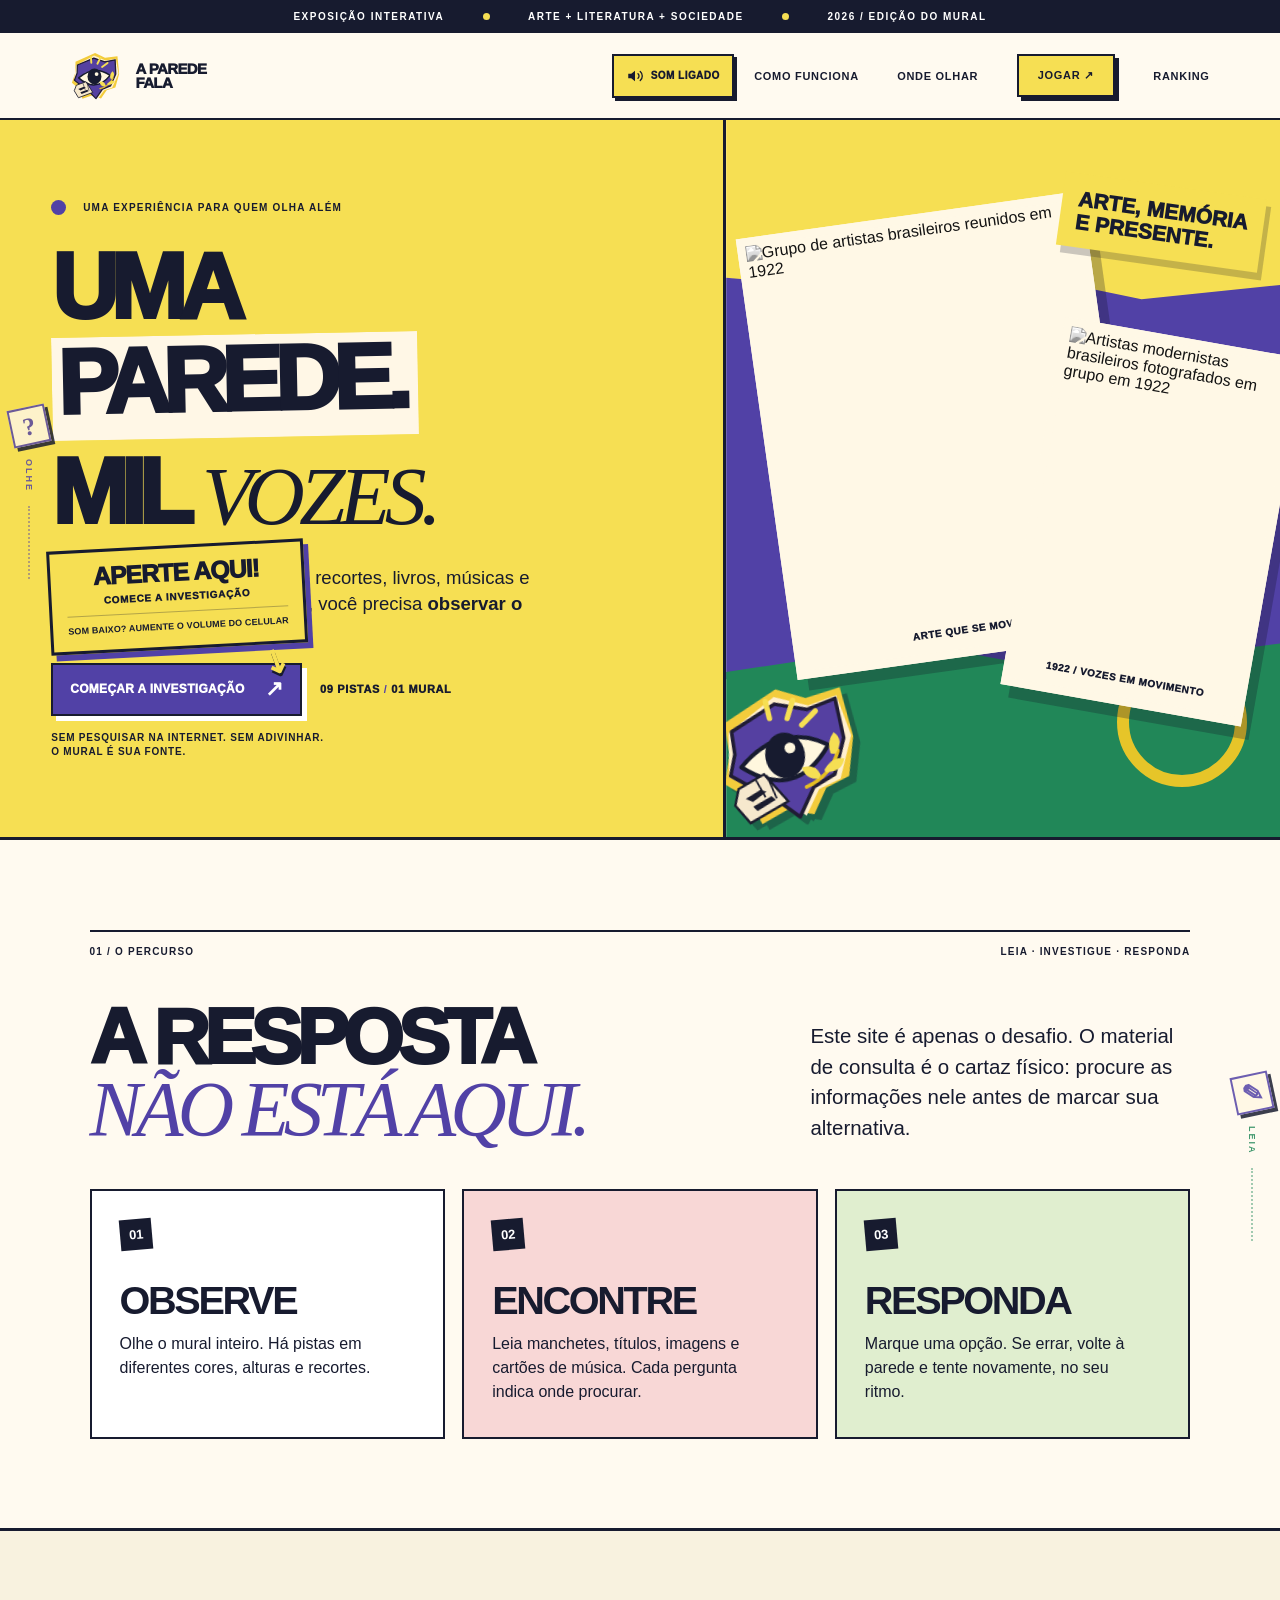
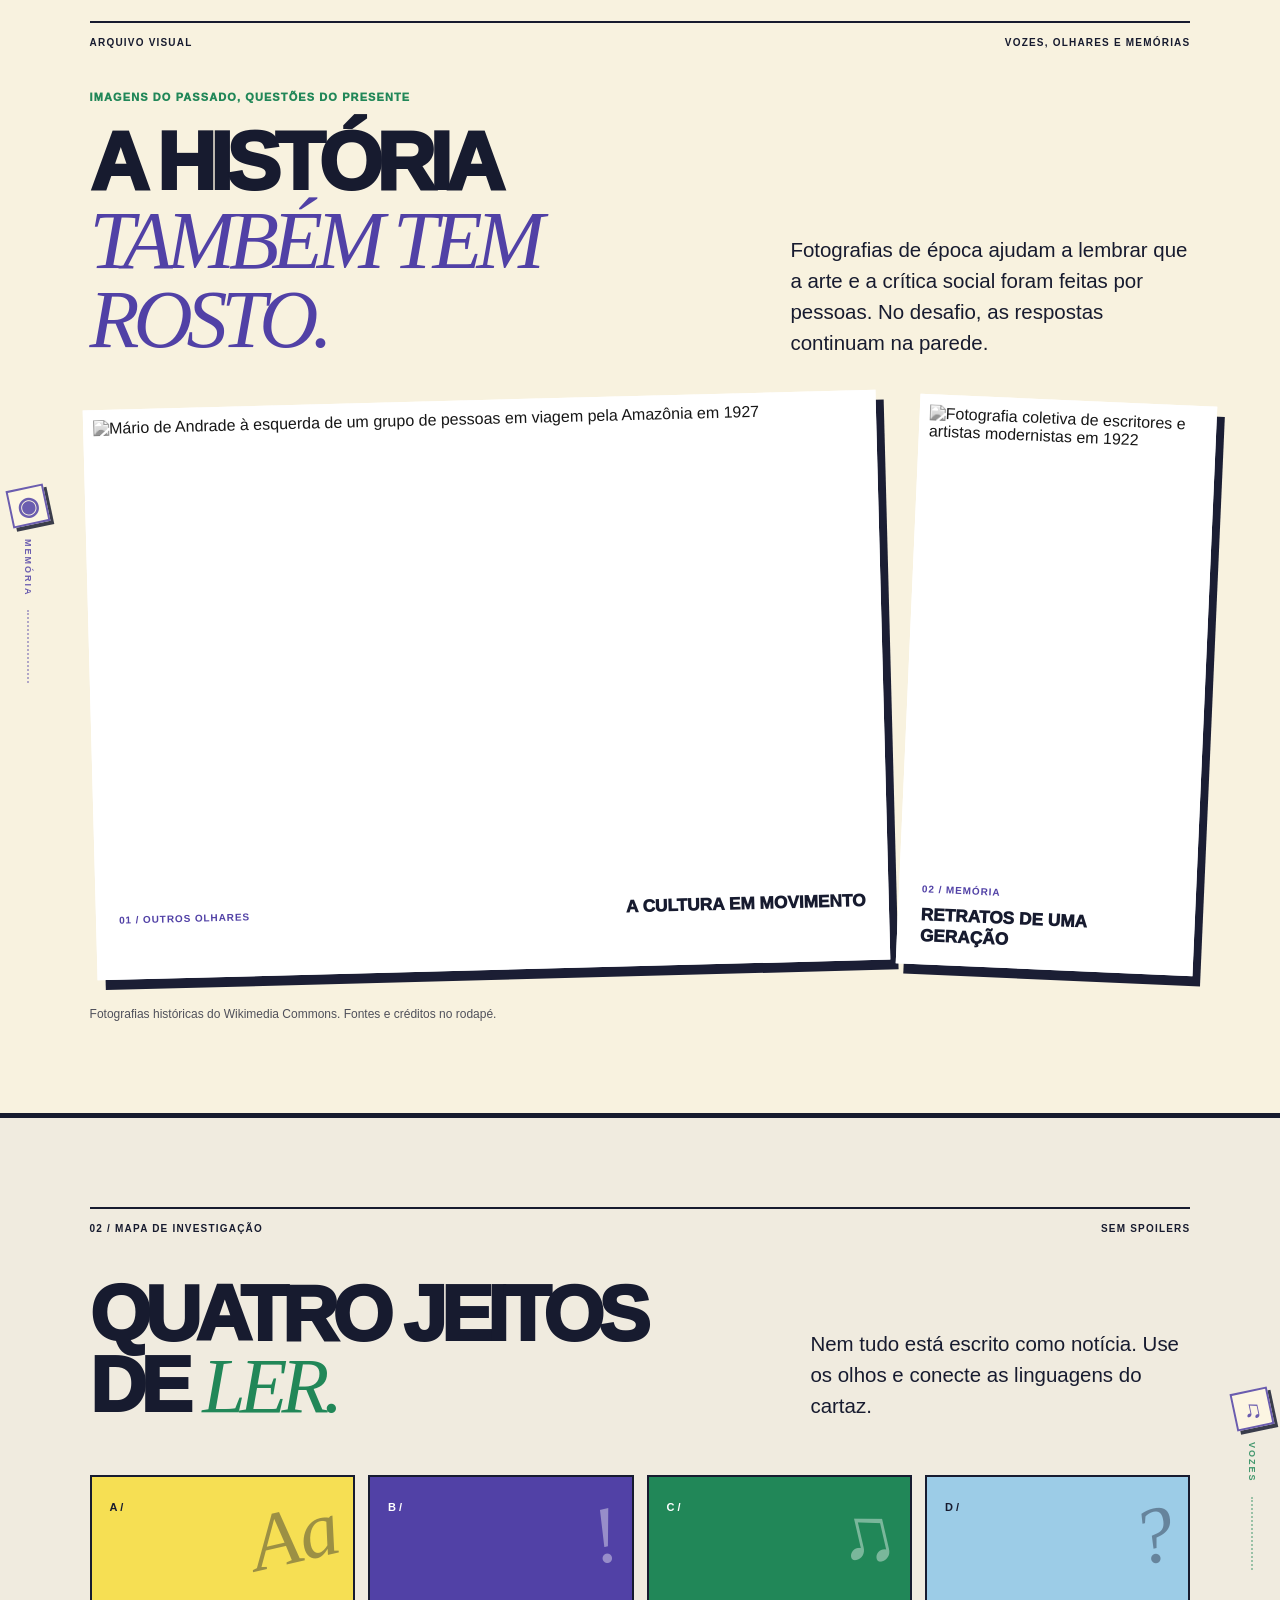
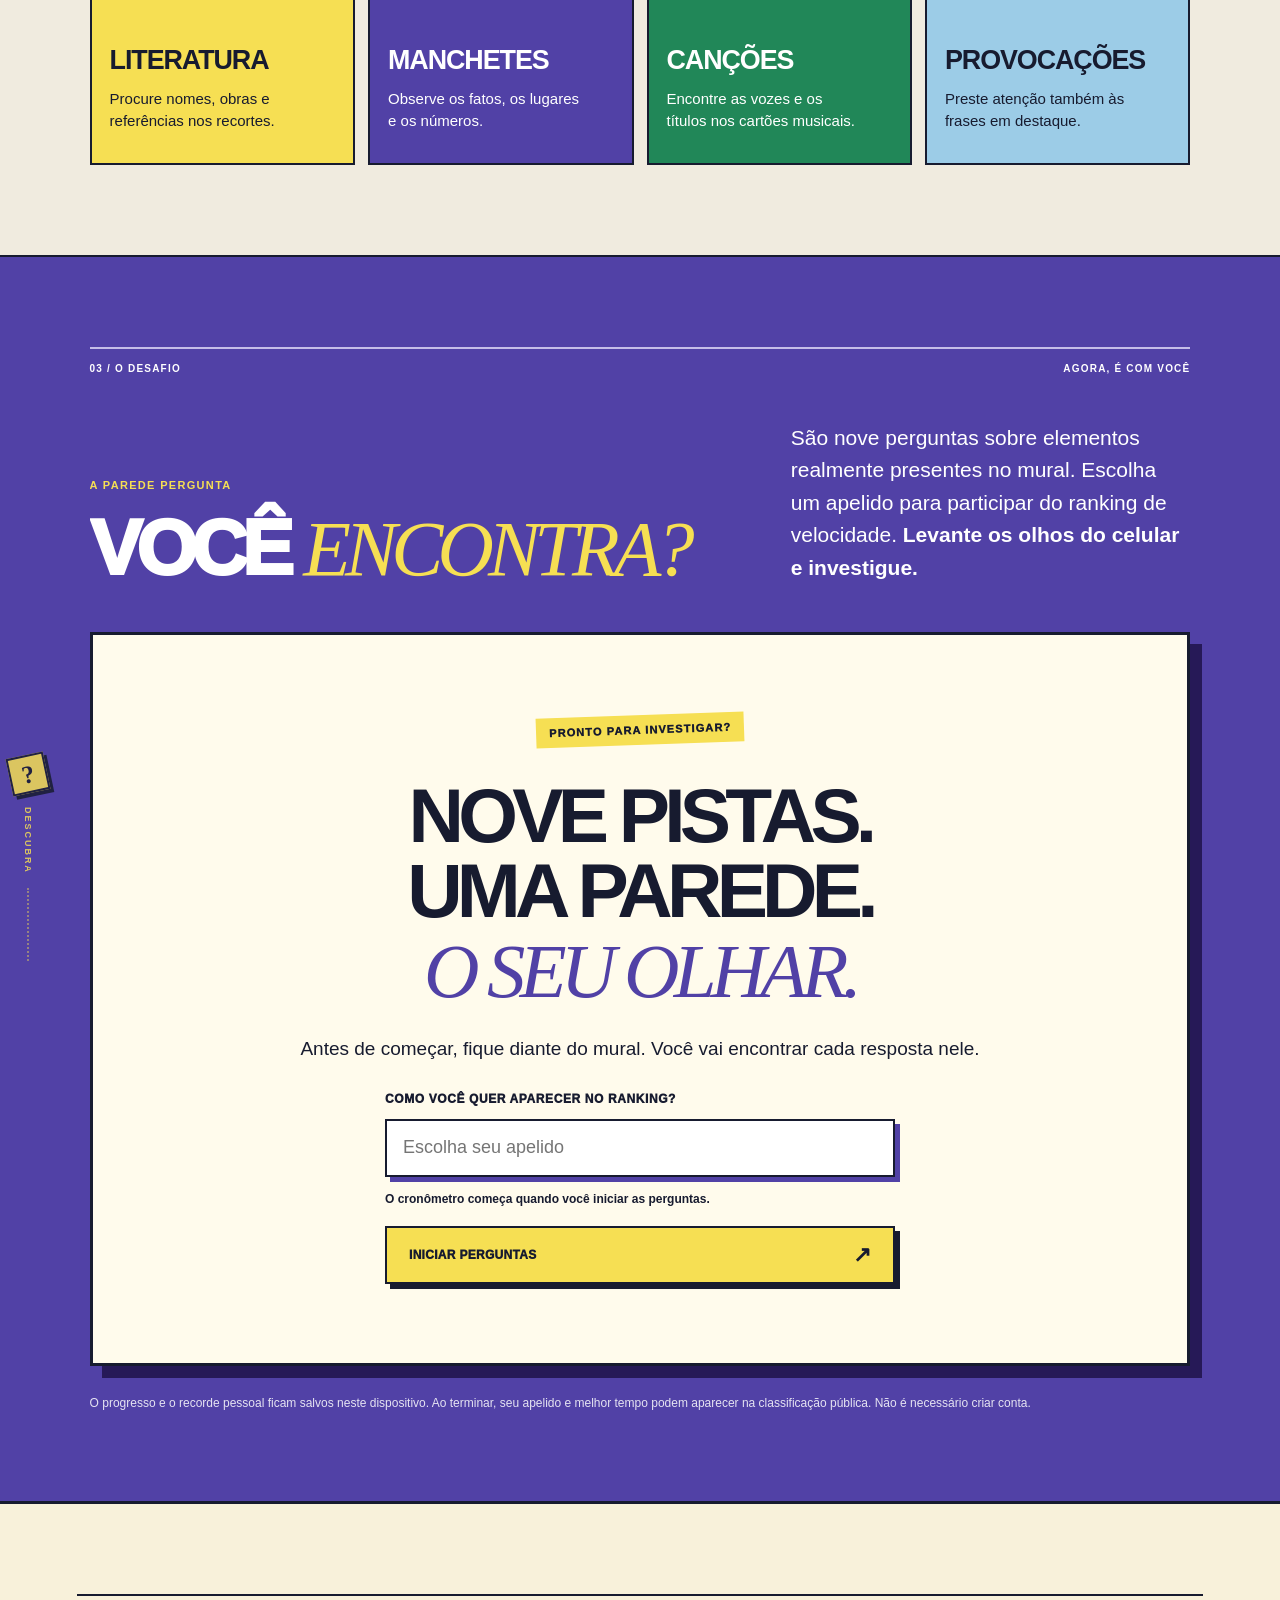
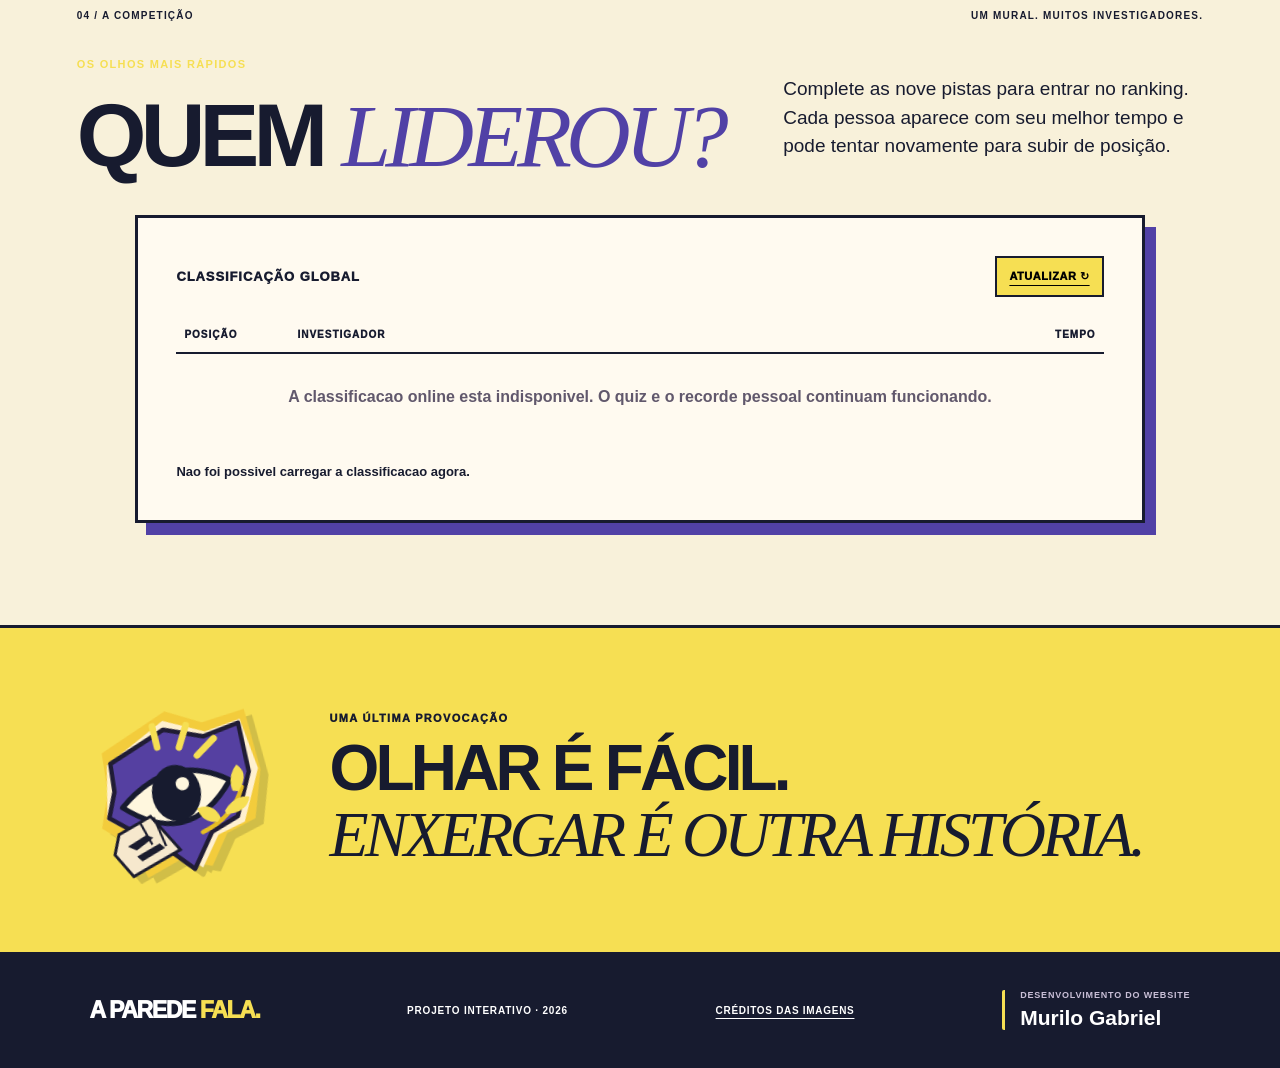
==== commit 04daaec8: "feat: integra ranking global com apelidos, tempos e API Supabase segura" ====
--- a/index.html
+++ b/index.html
@@ -11,6 +11,7 @@
   <link rel="icon" href="assets/favicon.svg" type="image/svg+xml">
   <link rel="stylesheet" href="styles.css">
   <script src="audio.js" defer></script>
+  <script src="leaderboard.js" defer></script>
   <script src="app.js" defer></script>
 </head>
 <body>
@@ -55,7 +56,7 @@
     <nav aria-label="Navegação">
       <a href="#como-funciona">COMO FUNCIONA</a>
       <a href="#pistas">ONDE OLHAR</a>
-      <a href="#experiencia" class="nav-cta">JOGAR <span aria-hidden="true">↗</span></a>
+      <a href="#experiencia" class="nav-cta">JOGAR <span aria-hidden="true">↗</span></a><a href="#ranking" class="ranking-nav">RANKING</a>
     </nav>
   </header>
 
@@ -67,7 +68,15 @@
         <h1 id="hero-title"><span>UMA</span><span class="cut-yellow" id="hero-cut-title">PAREDE.</span><span>MIL <i>VOZES.</i></span></h1>
         <p class="hero-description">Há perguntas espalhadas entre recortes, livros, músicas e notícias. Para responder a elas, você precisa <strong>observar o mural à sua frente.</strong></p>
         <div class="hero-actions">
-          <button id="begin-button" type="button" class="button button-dark">COMEÇAR A INVESTIGAÇÃO <span aria-hidden="true">↗</span></button>
+          <div class="hero-cta-frame" id="hero-cta-frame">
+            <button id="begin-button" type="button" class="button button-dark">COMEÇAR A INVESTIGAÇÃO <span aria-hidden="true">↗</span></button>
+            <div class="hero-cta-hint" id="hero-cta-hint" aria-hidden="true">
+              <strong>APERTE AQUI!</strong>
+              <span>COMECE A INVESTIGAÇÃO</span>
+              <small>SOM BAIXO? AUMENTE O VOLUME DO CELULAR</small>
+              <span class="hero-cta-arrow" aria-hidden="true">↘</span>
+            </div>
+          </div>
           <span class="count-label">09 PISTAS <b> / </b> 01 MURAL</span>
         </div>
         <p class="hero-small">SEM PESQUISAR NA INTERNET. SEM ADIVINHAR.<br>O MURAL É SUA FONTE.</p>
@@ -138,12 +147,25 @@
       <div class="section-topline"><span>03 / O DESAFIO</span><span>AGORA, É COM VOCÊ</span></div>
       <div class="quiz-header">
         <div><p class="quiz-kicker">A PAREDE PERGUNTA</p><h2 id="quiz-title">VOCÊ <em>ENCONTRA?</em></h2></div>
-        <p>São nove perguntas sobre elementos realmente presentes no mural. Nenhuma resposta será mostrada antes de você acertar. <strong>Levante os olhos do celular e investigue.</strong></p>
+        <p>São nove perguntas sobre elementos realmente presentes no mural. Escolha um apelido para participar do ranking de velocidade. <strong>Levante os olhos do celular e investigue.</strong></p>
       </div>
       <div id="quiz-app" class="quiz-app" aria-live="polite">
         <div class="quiz-intro"><span>PRONTO PARA INVESTIGAR?</span><h3>NOVE PISTAS.<br>UMA PAREDE.<br><em>O SEU OLHAR.</em></h3><p>As respostas estão no mural físico.</p><button type="button" class="button button-light" id="start-quiz">INICIAR PERGUNTAS ↗</button></div>
       </div>
-      <p class="quiz-footnote">O desafio funciona no próprio navegador e guarda seu progresso neste dispositivo. Não precisa de conta.</p>
+      <p class="quiz-footnote">O progresso e o recorde pessoal ficam salvos neste dispositivo. Ao terminar, seu apelido e melhor tempo podem aparecer na classificação pública. Não é necessário criar conta.</p>
+    </section>
+    <section class="ranking-section" id="ranking" aria-labelledby="ranking-title">
+      <div class="section-topline"><span>04 / A COMPETIÇÃO</span><span>UM MURAL. MUITOS INVESTIGADORES.</span></div>
+      <div class="ranking-header">
+        <div><p class="quiz-kicker">OS OLHOS MAIS RÁPIDOS</p><h2 id="ranking-title">QUEM <em>LIDEROU?</em></h2></div>
+        <p>Complete as nove pistas para entrar no ranking. Cada pessoa aparece com seu melhor tempo e pode tentar novamente para subir de posição.</p>
+      </div>
+      <div class="ranking-paper">
+        <div class="ranking-paper-top"><span>CLASSIFICAÇÃO GLOBAL</span><button type="button" id="refresh-ranking" class="text-button">ATUALIZAR ↻</button></div>
+        <div class="ranking-entry ranking-columns" aria-hidden="true"><span>POSIÇÃO</span><span>INVESTIGADOR</span><span>TEMPO</span></div>
+        <div id="ranking-list" class="ranking-list" aria-live="polite"><div class="ranking-empty">Carregando os melhores tempos...</div></div>
+        <p id="ranking-status" class="ranking-status" role="status">Consultando a classificação...</p>
+      </div>
     </section>
 
     <section class="end-band"><img class="end-stamp" src="assets/logo.svg" alt="" width="160" height="160"><div><p>UMA ÚLTIMA PROVOCAÇÃO</p><h2>OLHAR É FÁCIL.<br><em>ENXERGAR É OUTRA HISTÓRIA.</em></h2></div></section>
--- a/styles.css
+++ b/styles.css
@@ -573,3 +573,100 @@
   .sound-toggle{width:40px;min-width:40px;min-height:40px;margin-right:10px}
 }
 @media(prefers-reduced-motion:reduce){.sound-toggle{transition:none}}
+
+/* A lupa revela o botão e deixa uma indicação de onde apertar. */
+.hero-cta-frame{position:relative;display:inline-flex;flex-direction:column;isolation:isolate;max-width:100%}
+.hero-cta-frame>.button{position:relative;z-index:1}
+.hero-cta-frame.is-inviting>.button{
+  animation:hero-cta-pulse 1.2s ease-in-out infinite;
+  background:var(--purple);border-color:var(--ink);color:#fff;
+}
+@keyframes hero-cta-pulse{
+  0%,100%{filter:brightness(1);box-shadow:5px 5px 0 var(--yellow),0 0 0 0 rgba(246,223,83,.62);transform:scale(1)}
+  50%{filter:brightness(1.24);box-shadow:6px 7px 0 var(--yellow),0 0 0 12px rgba(246,223,83,0);transform:scale(1.035)}
+}
+.hero-cta-hint{
+  position:absolute;z-index:8;left:50%;bottom:calc(100% + 14px);
+  width:max-content;max-width:min(320px,calc(100vw - 34px));
+  padding:12px 15px 13px;background:var(--yellow);border:3px solid var(--ink);
+  color:var(--ink);box-shadow:5px 6px 0 var(--purple);text-align:center;
+  opacity:0;visibility:hidden;pointer-events:none;
+  transform:translate(-50%,12px) rotate(-4deg);
+  transition:opacity .24s ease,transform .36s cubic-bezier(.2,.8,.3,1),visibility .24s;
+}
+.hero-cta-frame.is-inviting .hero-cta-hint{
+  opacity:1;visibility:visible;transform:translate(-50%,0) rotate(-3deg)
+}
+.hero-cta-hint strong{display:block;font-weight:1000;font-size:clamp(18px,2vw,25px);letter-spacing:-.04em;line-height:1}
+.hero-cta-hint>span:not(.hero-cta-arrow){display:block;font-size:10px;font-weight:1000;letter-spacing:.07em;margin-top:6px}
+.hero-cta-hint small{display:block;border-top:1px solid rgba(23,27,47,.3);margin-top:9px;padding-top:8px;font-size:9px;font-weight:900;line-height:1.4;letter-spacing:.015em}
+.hero-cta-hint .hero-cta-arrow{
+  position:absolute;right:17px;bottom:-39px;font-size:32px;font-weight:900;
+  color:var(--yellow);text-shadow:2px 2px 0 var(--ink);transform:rotate(28deg);
+  animation:hero-cta-point 1.1s ease-in-out infinite
+}
+@keyframes hero-cta-point{
+  0%,100%{translate:0 0}
+  50%{translate:0 6px}
+}
+@media(max-width:800px){
+  .hero-cta-frame{width:100%;max-width:100%}
+  .hero-cta-frame>.button{width:100%}
+  .hero-cta-hint{padding:10px 12px 11px}
+}
+@media(prefers-reduced-motion:reduce){
+  .hero-cta-frame.is-inviting>.button,.hero-cta-hint .hero-cta-arrow{animation:none!important}
+  .hero-cta-hint{transition:none!important}
+}
+
+/* Ranking global com recortes editoriais, sem participantes ficticios. */
+.ranking-section{
+  position:relative;padding:clamp(55px,7vw,110px) clamp(20px,6vw,95px) clamp(68px,8vw,120px);
+  background:var(--cream);color:var(--ink);
+  border-top:3px solid var(--ink);
+}
+.ranking-header{display:flex;justify-content:space-between;gap:35px;align-items:end;margin:26px 0 35px}
+.ranking-header h2{font-size:clamp(48px,7vw,93px);line-height:.98;letter-spacing:-.065em;margin:8px 0 0}
+.ranking-header h2 em{font-family:var(--serif);font-weight:400;color:var(--purple)}
+.ranking-header>p{max-width:420px;font-size:clamp(15px,1.6vw,19px);line-height:1.5}
+.ranking-paper{max-width:1010px;margin:0 auto;background:var(--paper);padding:clamp(18px,3vw,40px);border:3px solid var(--ink);box-shadow:11px 12px 0 var(--purple)}
+.ranking-paper-top{display:flex;align-items:center;justify-content:space-between;gap:10px;font-weight:1000;letter-spacing:.07em;font-size:13px}
+.ranking-paper-top .text-button{border:2px solid var(--ink);background:var(--yellow);padding:12px}
+.ranking-list{display:grid;gap:7px}
+.ranking-entry{display:grid;grid-template-columns:100px minmax(0,1fr) 100px;gap:13px;align-items:center;min-height:60px;padding:13px 15px;background:#f2eee4;border:1px solid #cbc1ae;font-variant-numeric:tabular-nums}
+.ranking-entry:nth-child(1){background:#fff1a3;border-color:#ccad42}
+.ranking-entry:nth-child(2){background:#ece3f8}
+.ranking-entry:nth-child(3){background:#e0eedb}
+.ranking-position{font-weight:1000;font-size:21px}
+.ranking-name{font-size:clamp(14px,1.5vw,18px);overflow-wrap:anywhere}
+.ranking-time{justify-self:end;font-weight:1000;font-size:clamp(18px,2vw,25px)}
+.ranking-entry.ranking-columns{background:none;min-height:0;margin-top:20px;border:0;border-bottom:2px solid var(--ink);padding:12px 8px;font-size:10px;font-weight:1000;letter-spacing:.1em}
+.ranking-entry.ranking-columns span:last-child{text-align:right}
+.ranking-empty{padding:30px 12px;text-align:center;font-weight:800;line-height:1.6;color:#61586c}
+.ranking-status{font-size:13px;font-weight:800;line-height:1.5;margin:22px 0 0}
+.nickname-form{max-width:510px;display:flex;flex-direction:column;gap:13px;margin:20px auto 0}
+.nickname-form label{text-align:left;font-size:12px;letter-spacing:.05em;font-weight:1000}
+.nickname-form input{font-size:18px;min-height:58px;padding:13px 16px;background:#fff;border:2px solid var(--ink);box-shadow:5px 5px 0 var(--purple);width:100%;border-radius:0}
+.nickname-form input:focus{outline:3px solid var(--yellow);outline-offset:2px}
+.nickname-warning{margin:0;text-align:left;font-size:12px;font-weight:800;line-height:1.5}
+.nickname-form .button{margin-top:5px}
+.rank-summary{margin:22px auto;max-width:610px}
+.rank-finish-card{padding:20px 16px;background:var(--yellow);border:3px solid var(--ink);box-shadow:6px 6px 0 var(--purple);display:flex;flex-direction:column;align-items:center;gap:9px}
+.rank-finish-card>span{font-size:12px;font-weight:1000;letter-spacing:.1em}
+.rank-finish-card>strong{font-size:clamp(32px,5vw,60px);font-weight:1000;line-height:1.1}
+.rank-finish-card p{font-size:15px;margin:0}
+.rank-finish-card .button{margin-top:8px}
+.rank-summary .ranking-unavailable,.rank-summary .ranking-wait{font-size:15px;font-weight:800;background:#e9e1f8;padding:15px;border-left:5px solid var(--purple)}
+@media(max-width:780px){
+  .ranking-header{display:block}
+  .ranking-header>p{margin-top:18px}
+  .ranking-entry{grid-template-columns:67px minmax(0,1fr) 75px;gap:9px;padding:11px 8px}
+  .ranking-position{font-size:17px}
+  .ranking-paper{box-shadow:6px 7px 0 var(--purple)}
+  .ranking-nav{display:none}
+}
+@media(max-width:400px){
+  .ranking-entry{grid-template-columns:54px minmax(0,1fr) 65px;gap:6px}
+  .ranking-entry.ranking-columns{font-size:8px;letter-spacing:0}
+  .ranking-time{font-size:17px}
+}
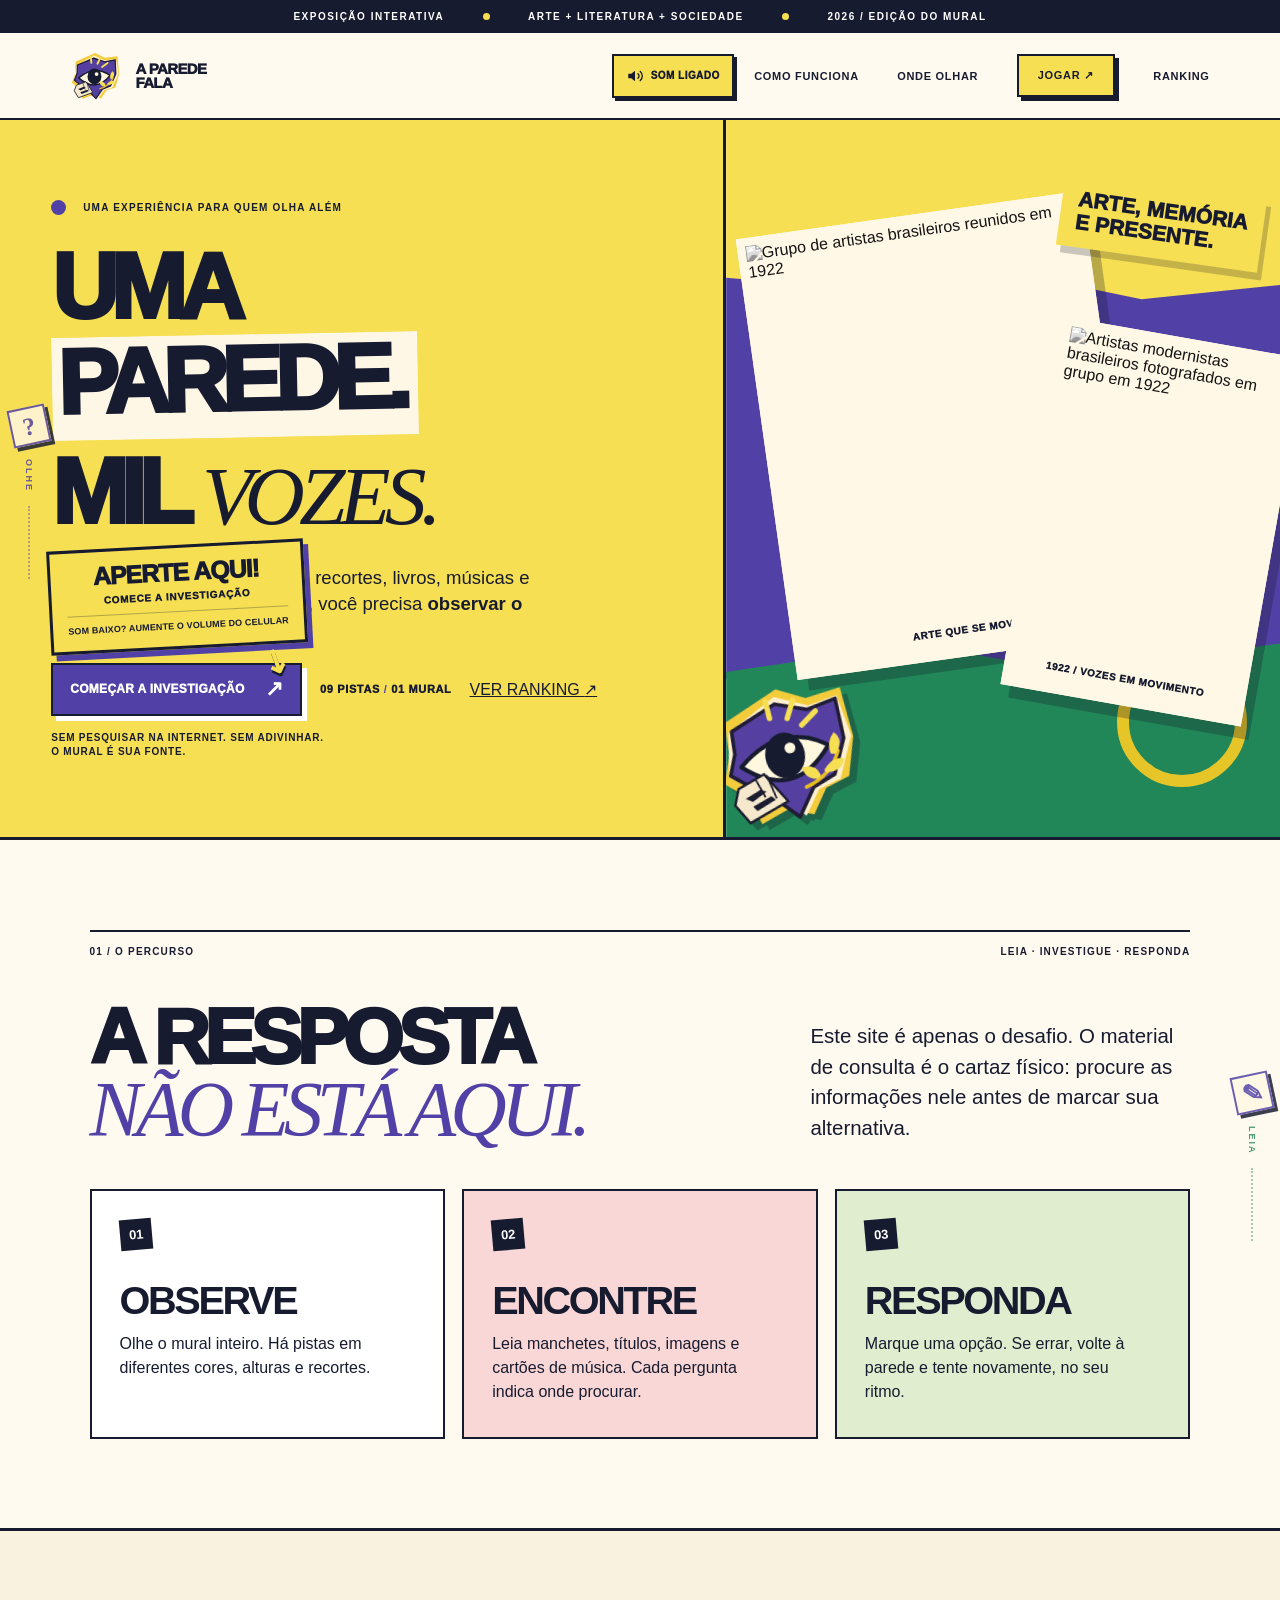
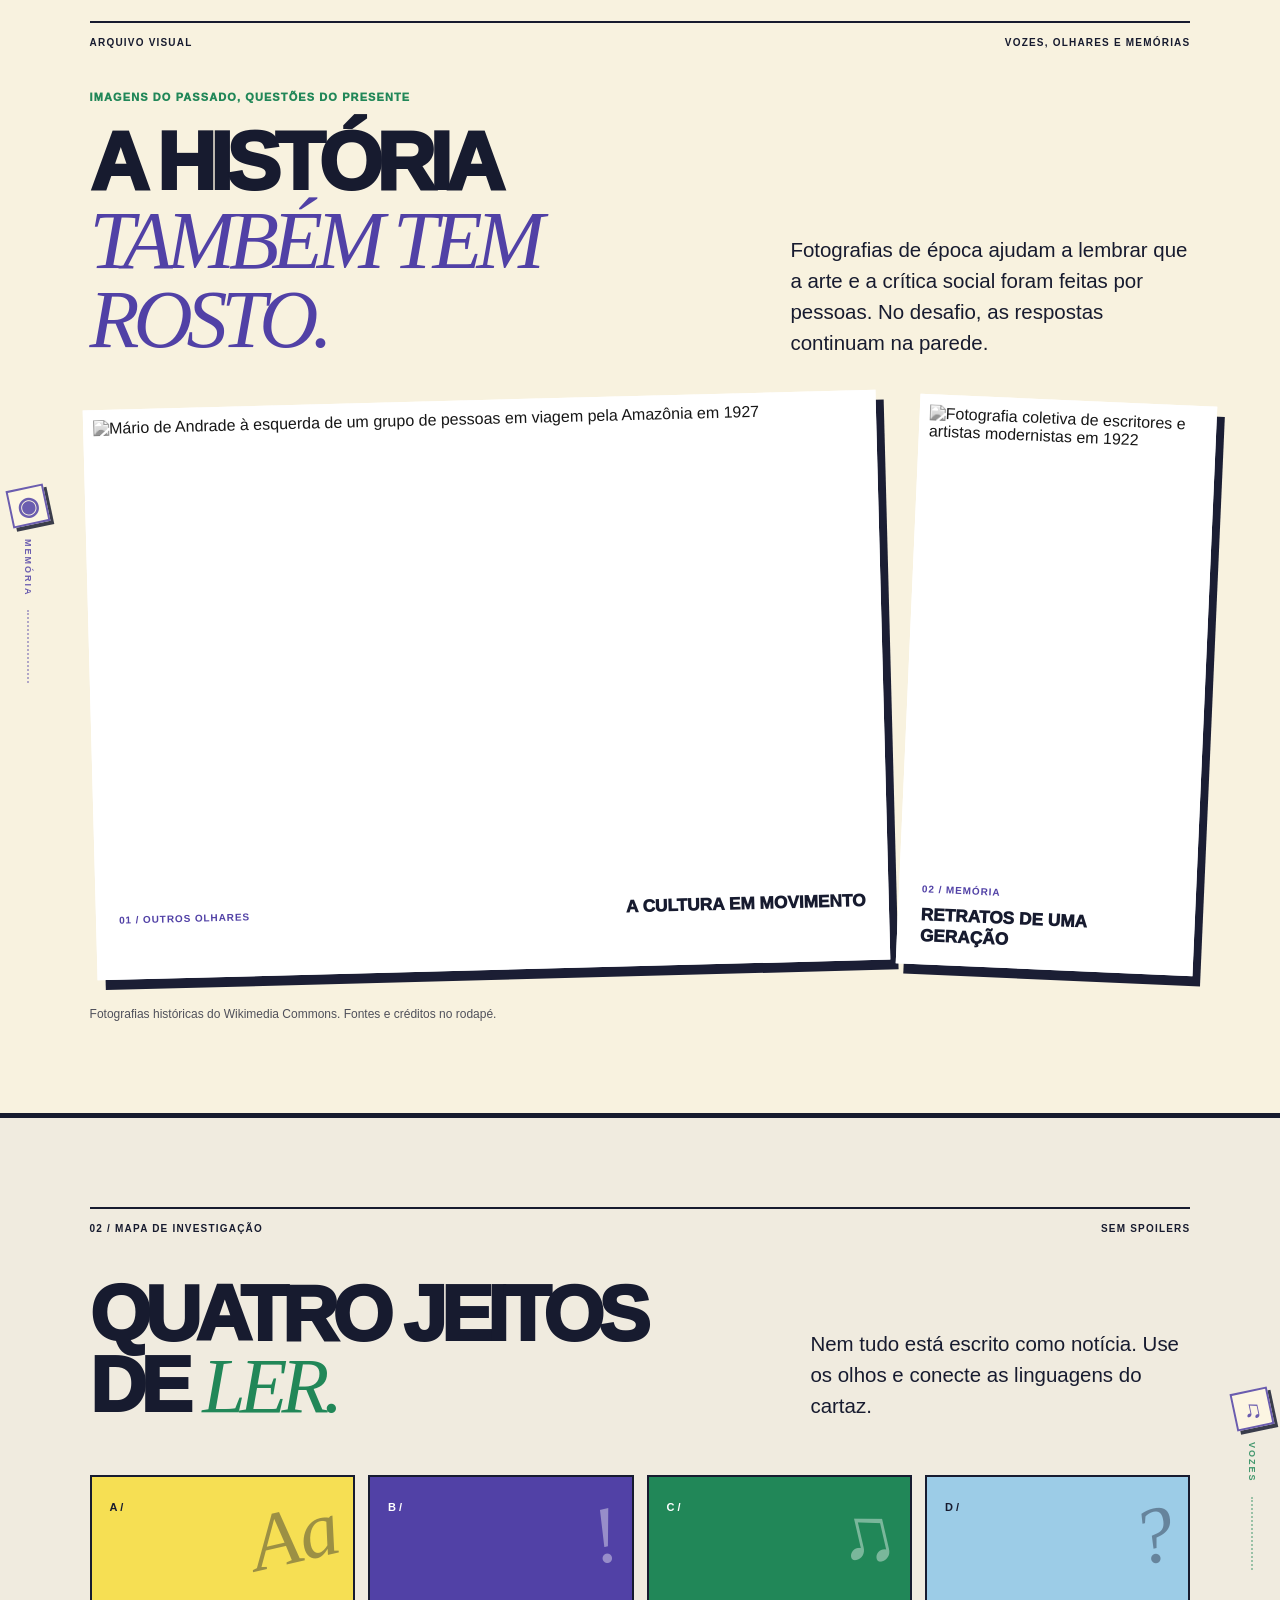
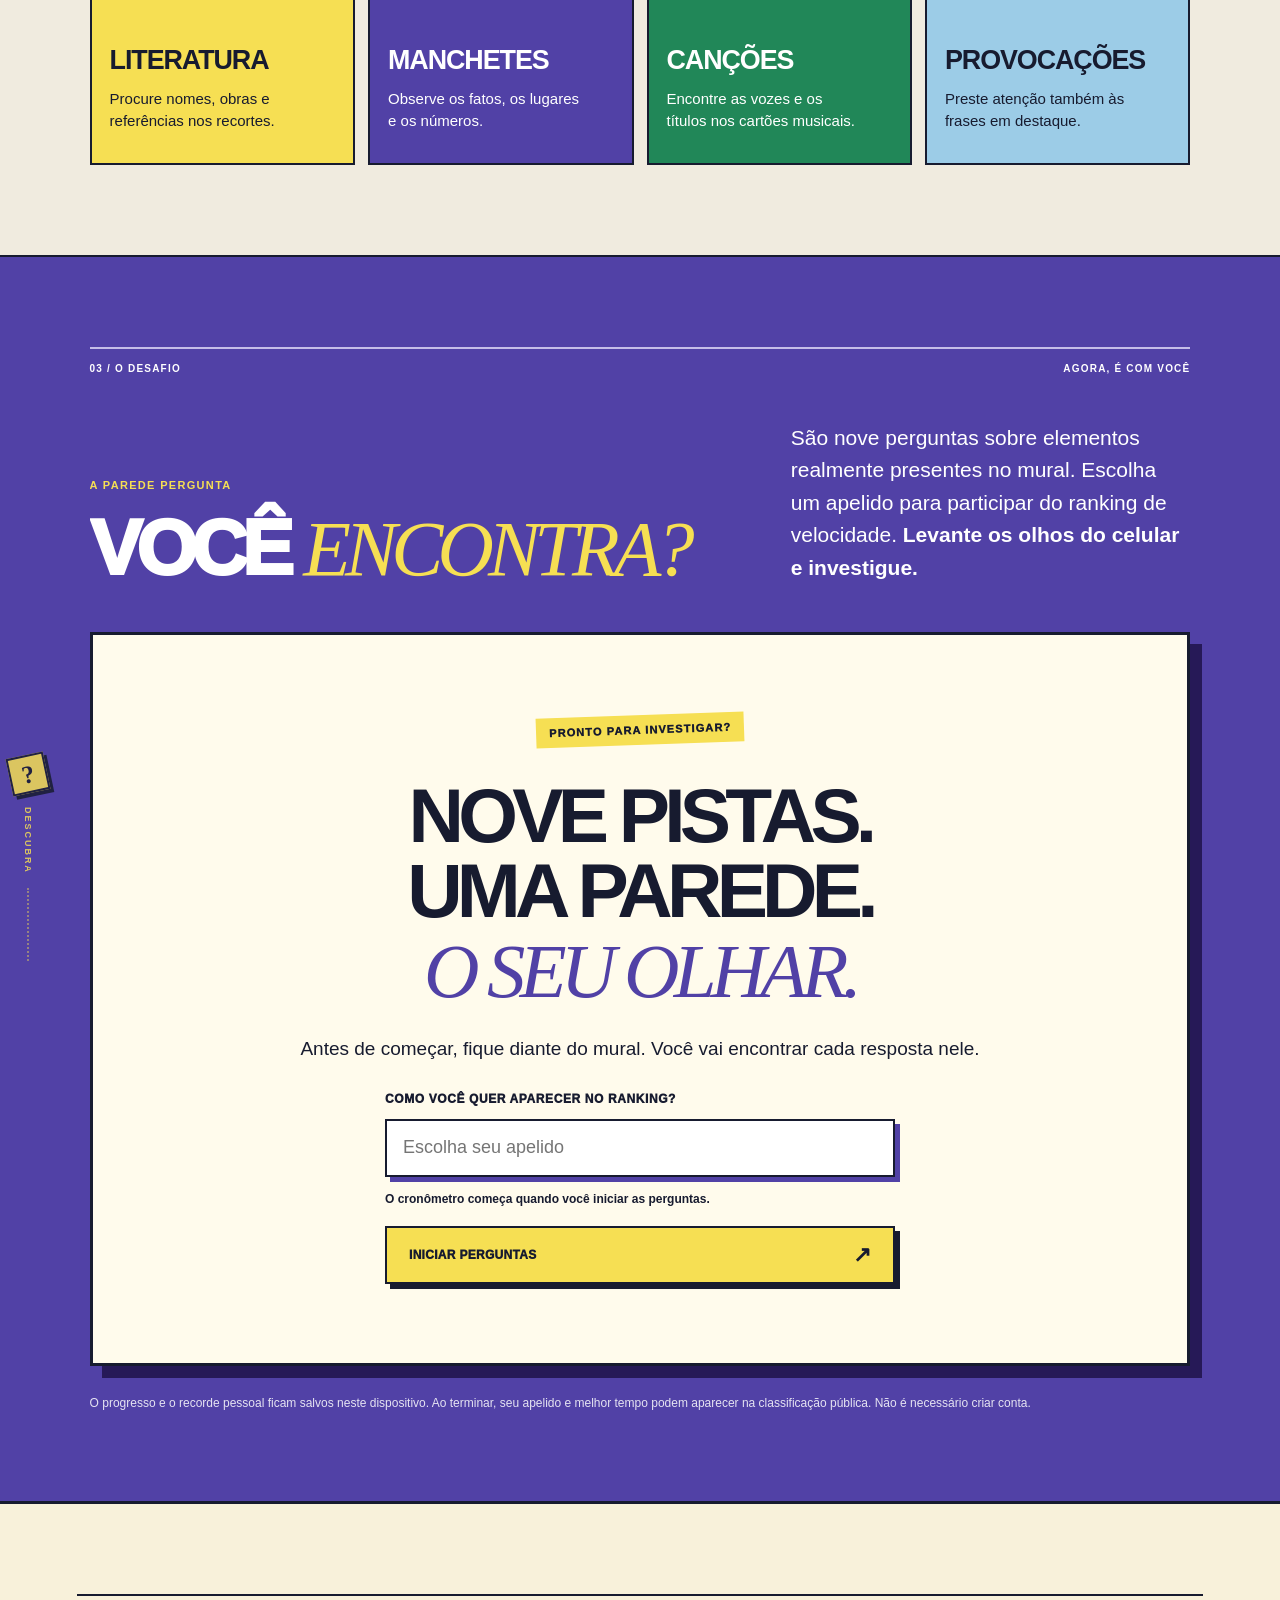
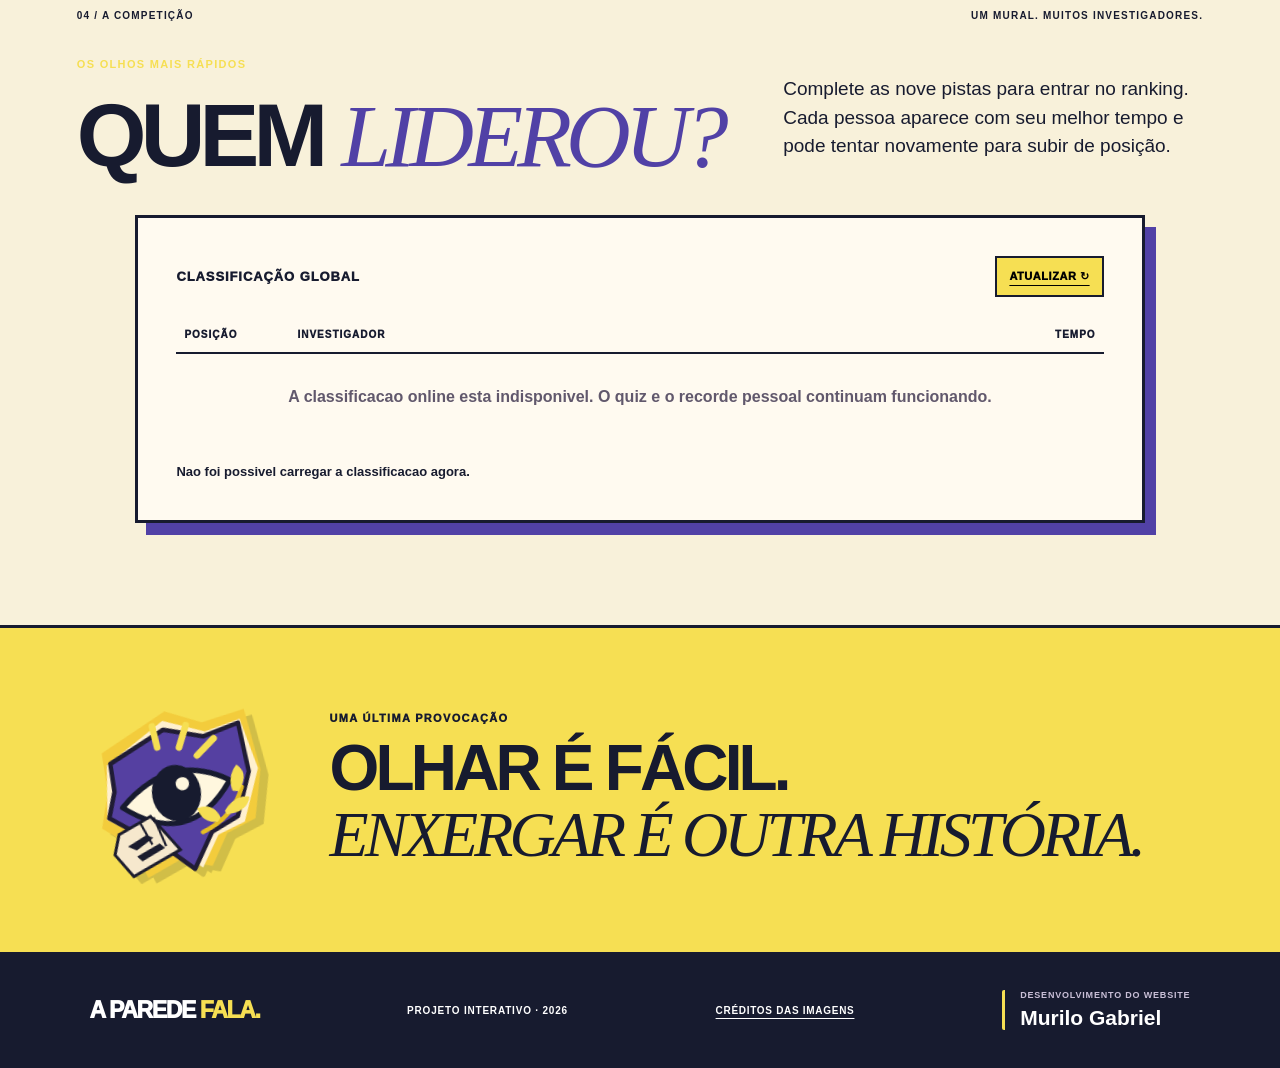
==== commit 5e1e08a2: "feat: liga ranking global a Supabase Edge Function ativa" ====
--- a/index.html
+++ b/index.html
@@ -78,6 +78,7 @@
             </div>
           </div>
           <span class="count-label">09 PISTAS <b> / </b> 01 MURAL</span>
+          <a class="hero-ranking-link" href="#ranking">VER RANKING <span aria-hidden="true">↗</span></a>
         </div>
         <p class="hero-small">SEM PESQUISAR NA INTERNET. SEM ADIVINHAR.<br>O MURAL É SUA FONTE.</p>
       </div>
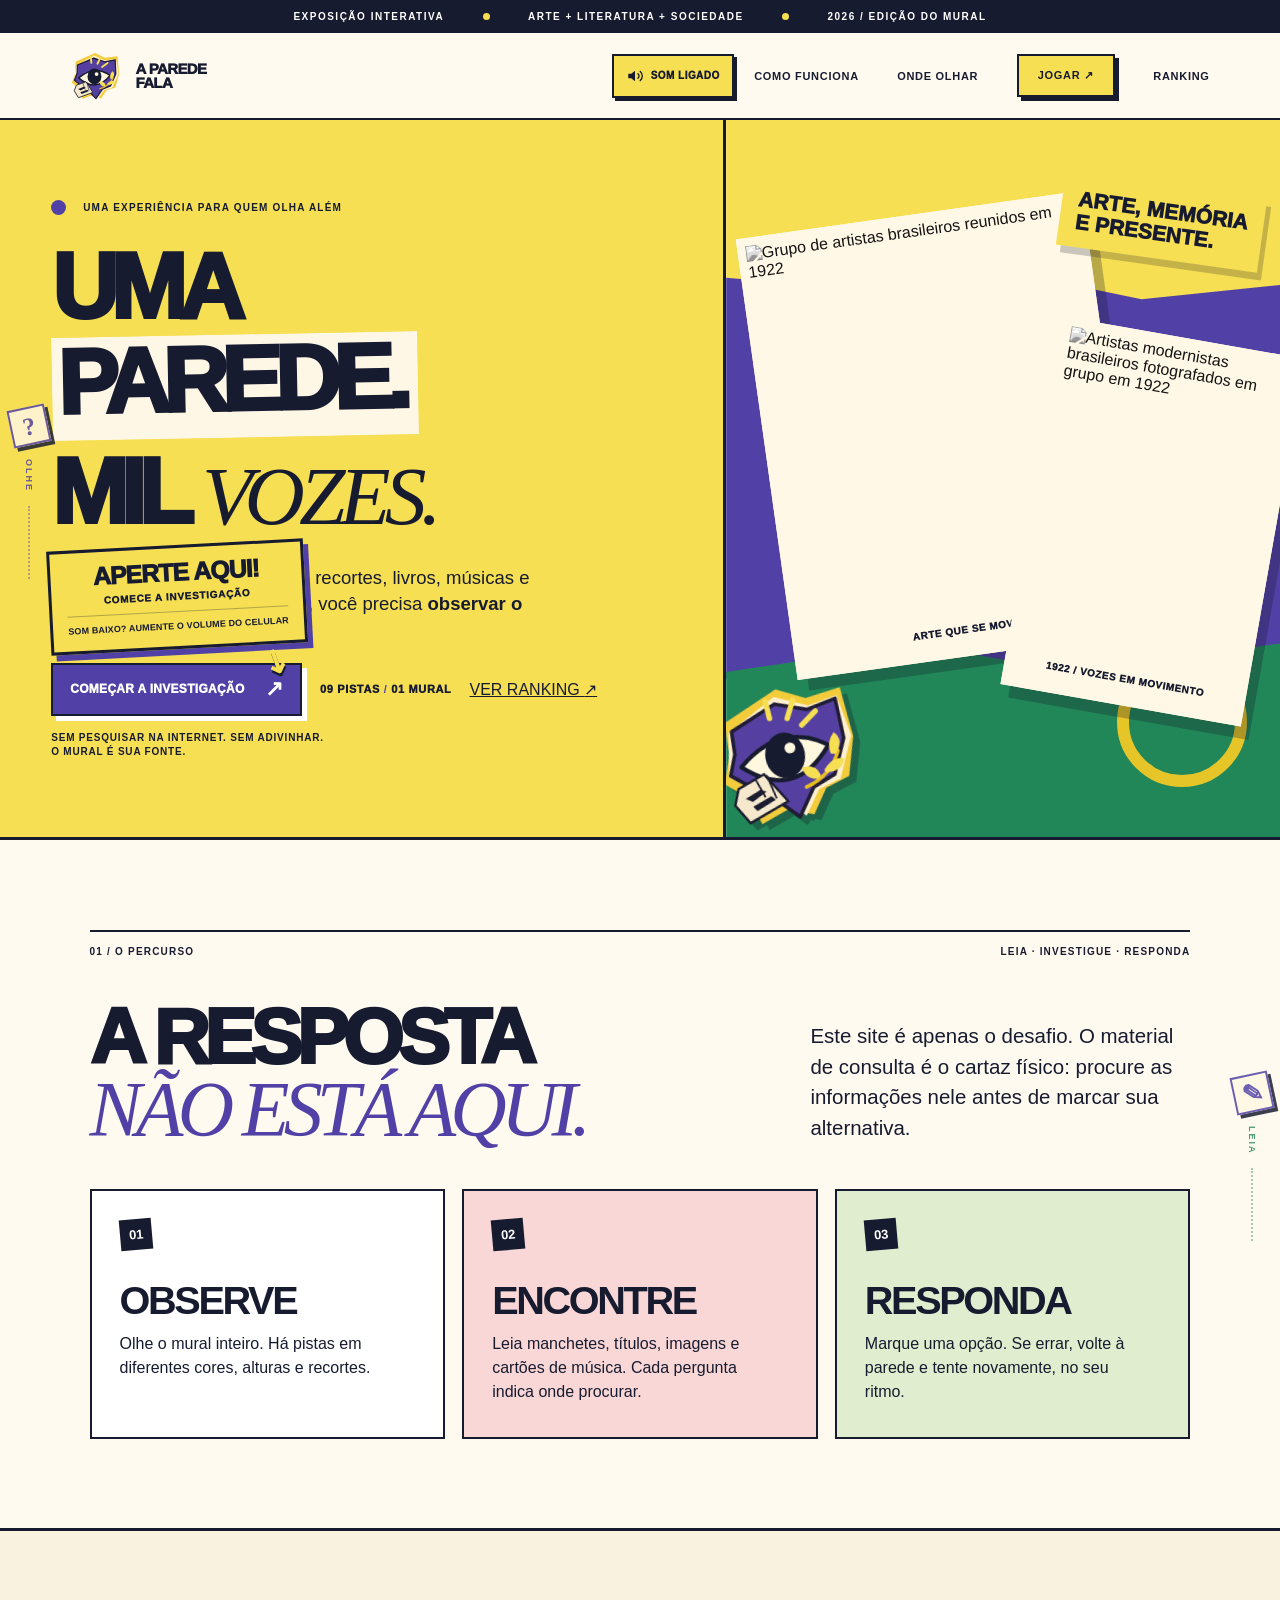
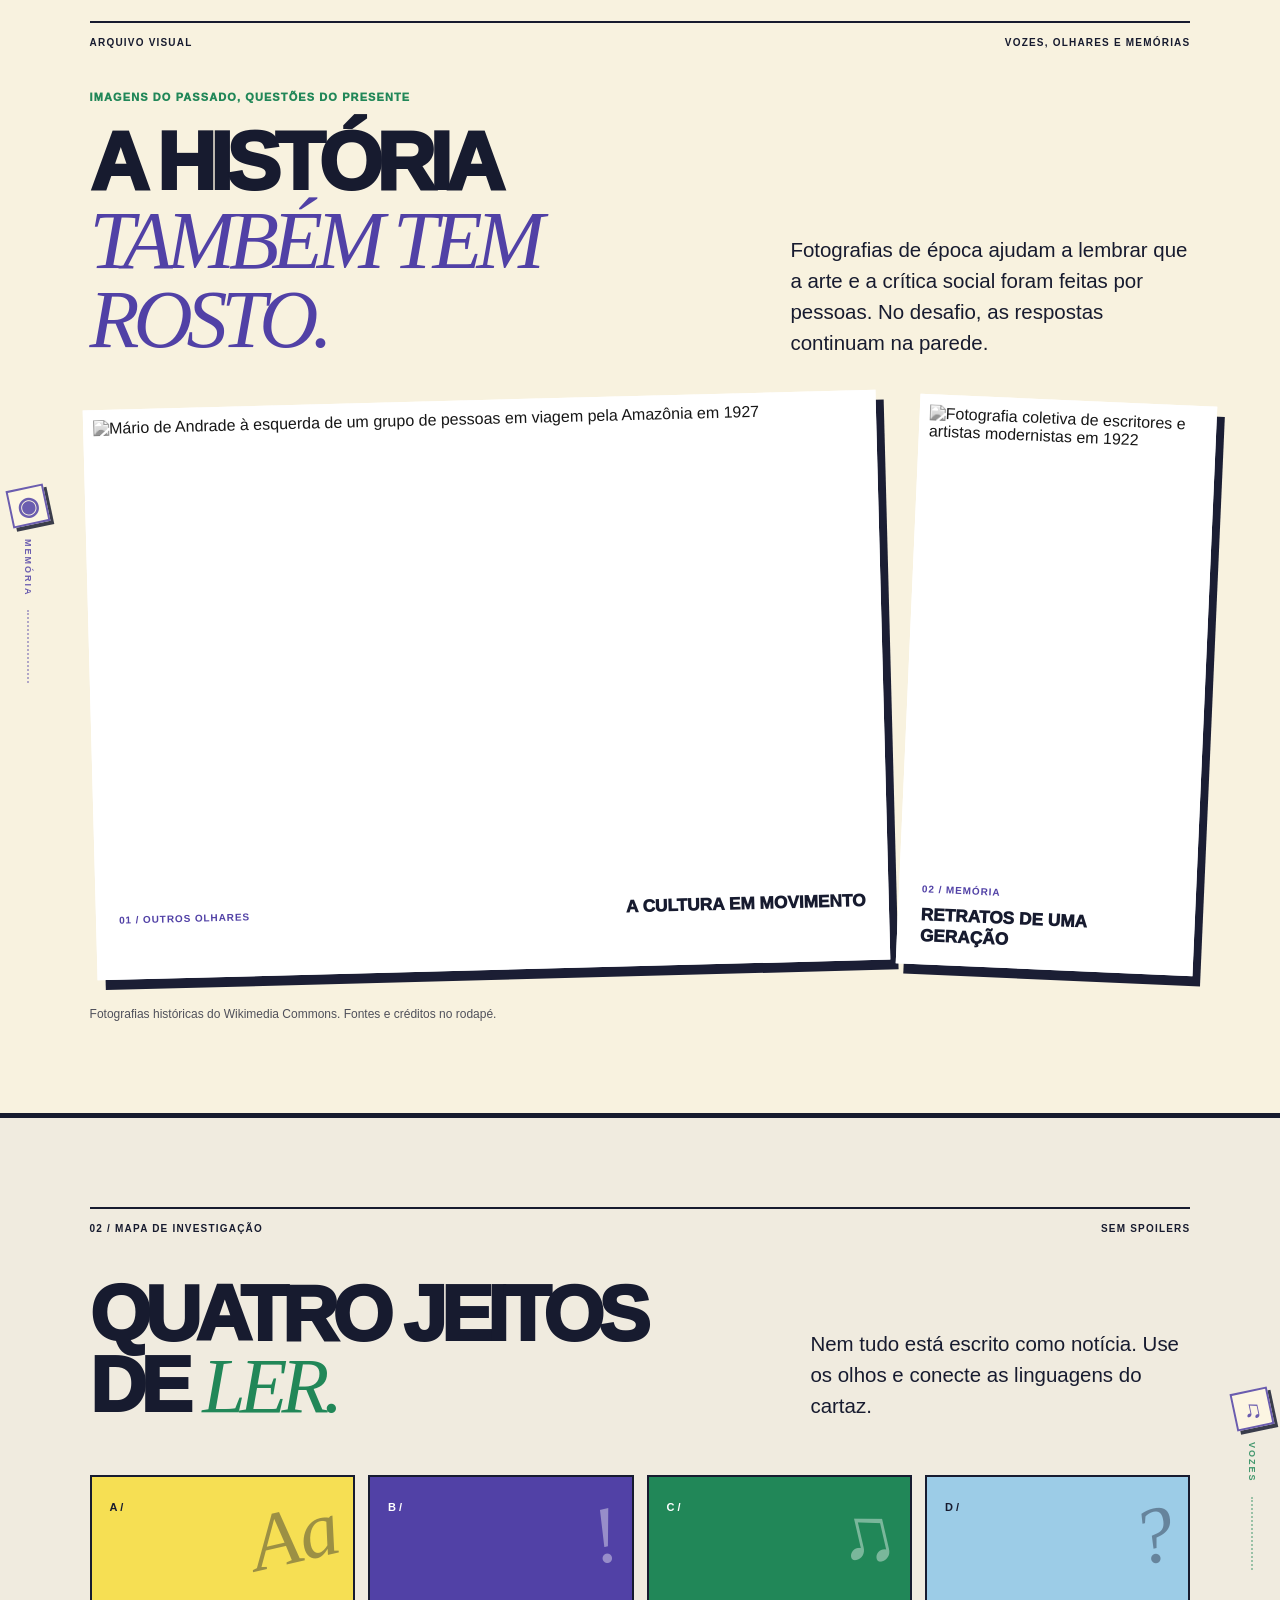
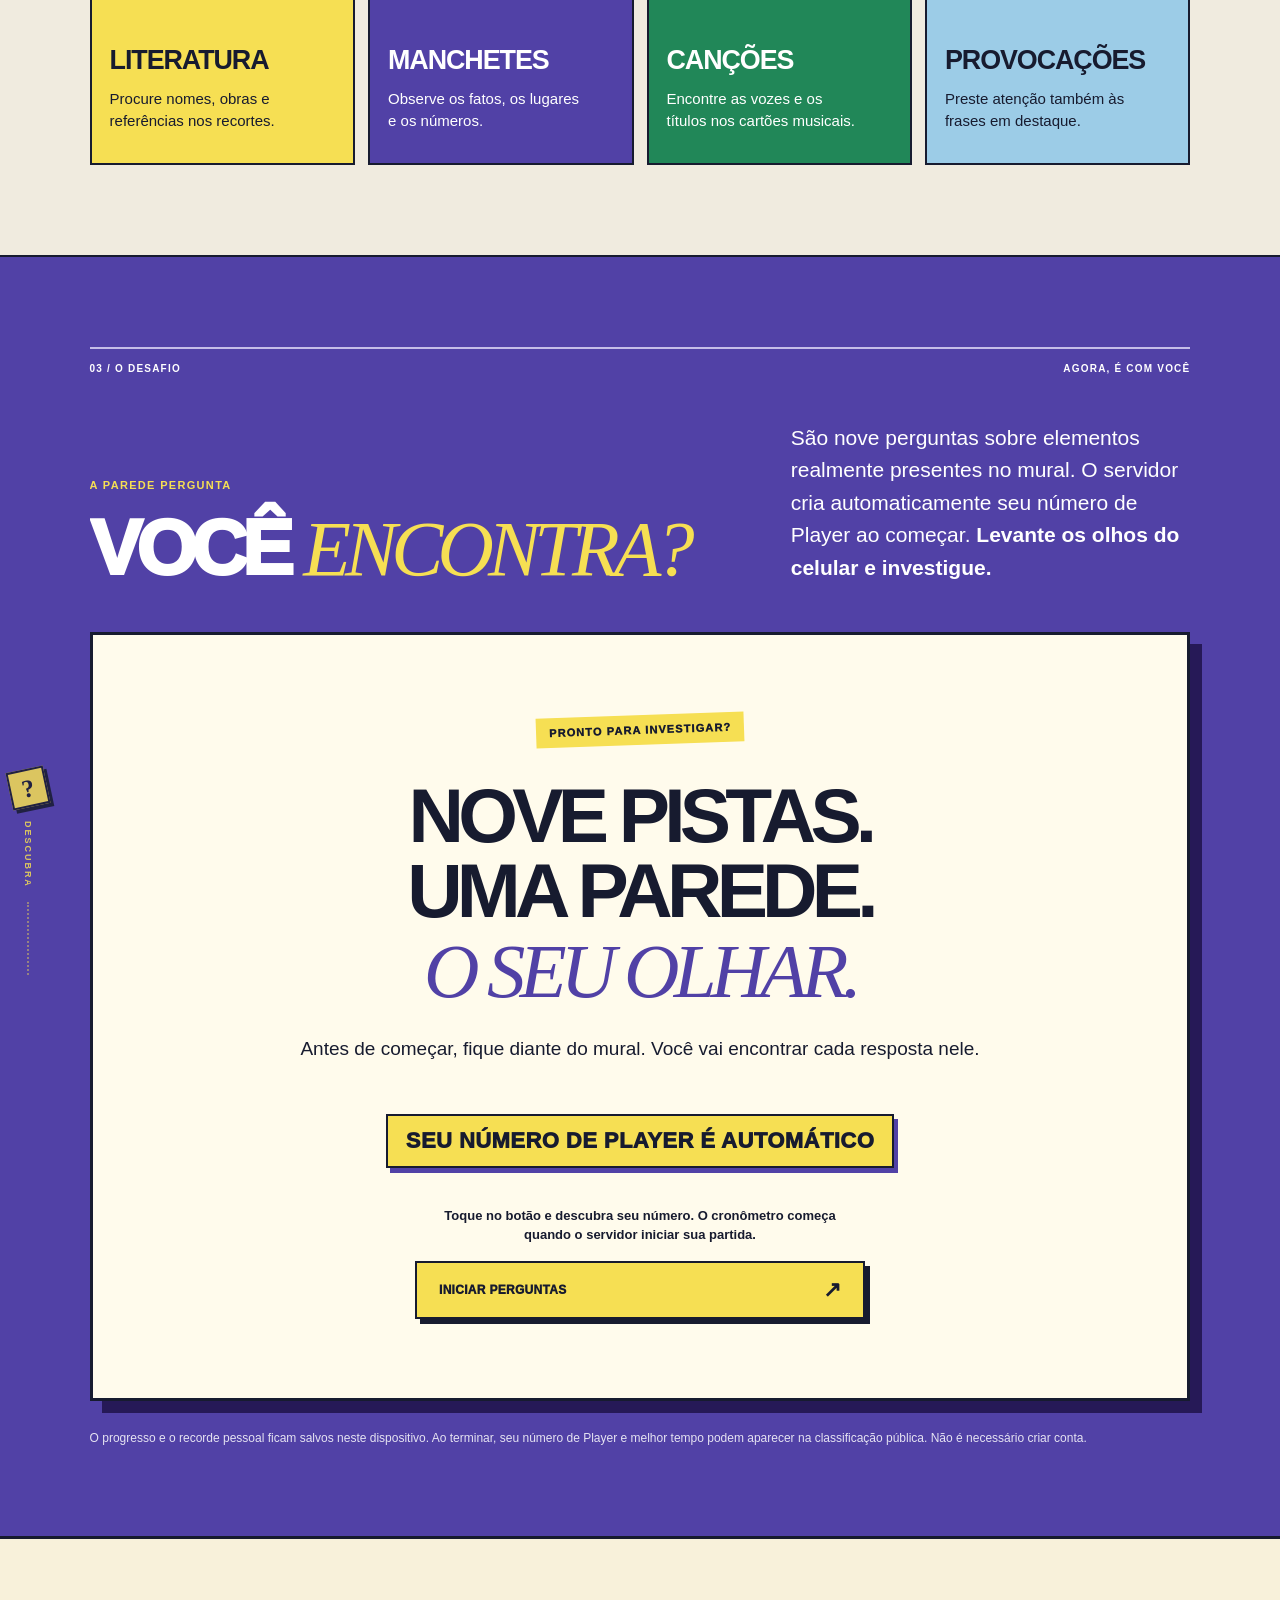
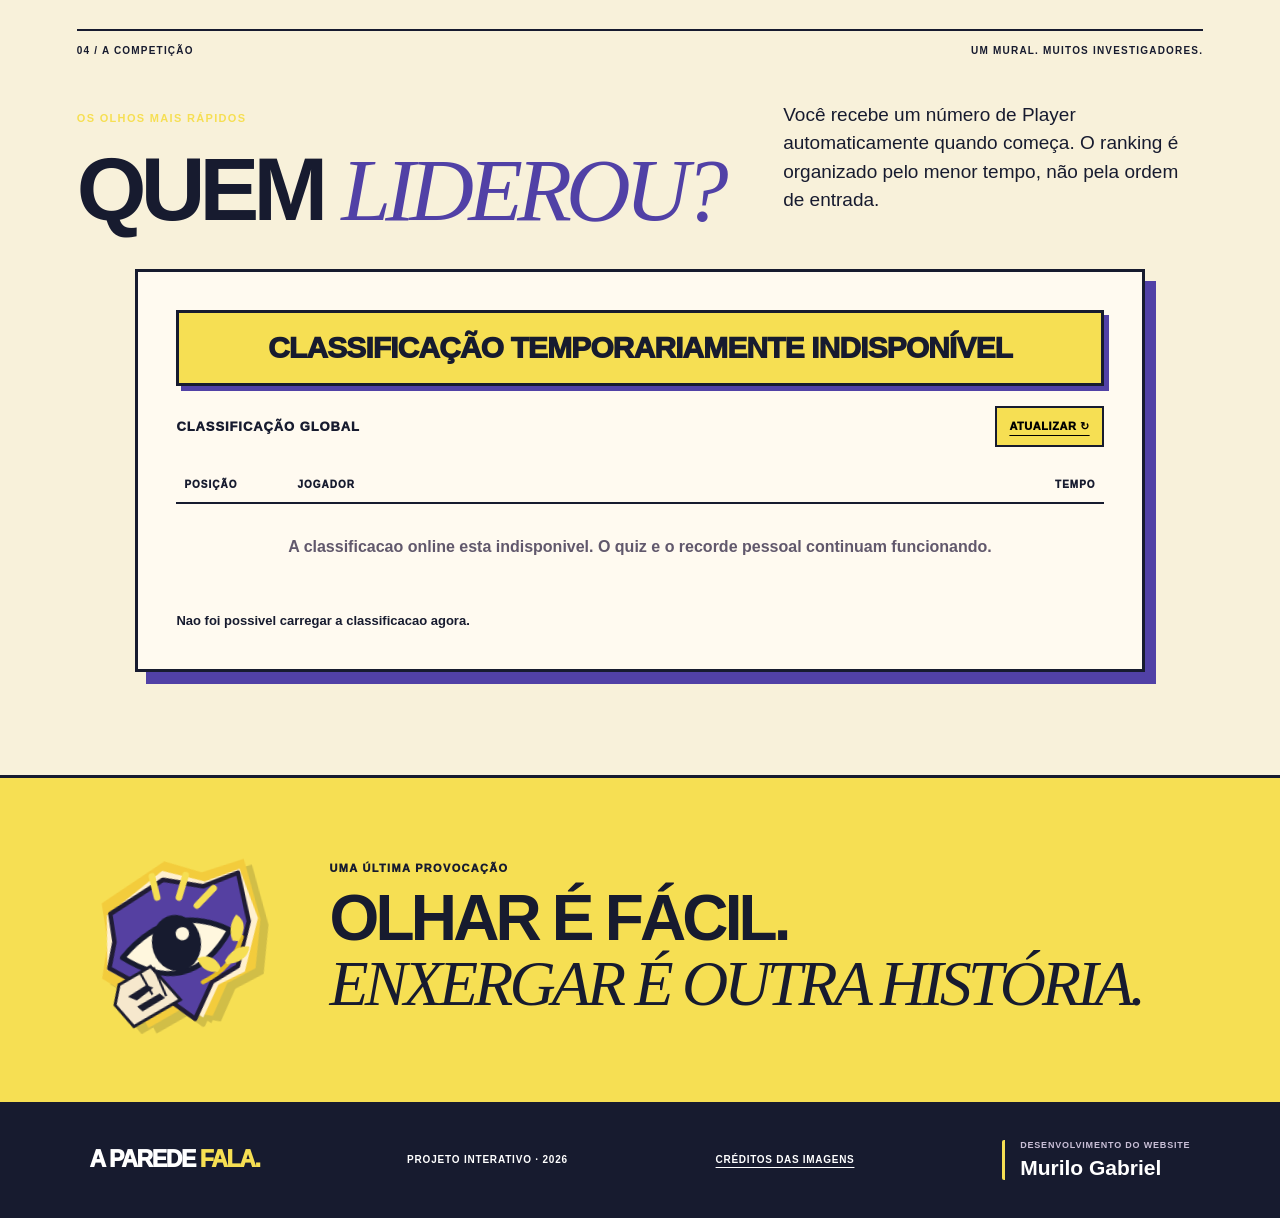
==== commit 60228692: "feat: atribui Player N automaticamente e anuncia lider por tempo" ====
--- a/index.html
+++ b/index.html
@@ -148,22 +148,23 @@
       <div class="section-topline"><span>03 / O DESAFIO</span><span>AGORA, É COM VOCÊ</span></div>
       <div class="quiz-header">
         <div><p class="quiz-kicker">A PAREDE PERGUNTA</p><h2 id="quiz-title">VOCÊ <em>ENCONTRA?</em></h2></div>
-        <p>São nove perguntas sobre elementos realmente presentes no mural. Escolha um apelido para participar do ranking de velocidade. <strong>Levante os olhos do celular e investigue.</strong></p>
+        <p>São nove perguntas sobre elementos realmente presentes no mural. O servidor cria automaticamente seu número de Player ao começar. <strong>Levante os olhos do celular e investigue.</strong></p>
       </div>
       <div id="quiz-app" class="quiz-app" aria-live="polite">
         <div class="quiz-intro"><span>PRONTO PARA INVESTIGAR?</span><h3>NOVE PISTAS.<br>UMA PAREDE.<br><em>O SEU OLHAR.</em></h3><p>As respostas estão no mural físico.</p><button type="button" class="button button-light" id="start-quiz">INICIAR PERGUNTAS ↗</button></div>
       </div>
-      <p class="quiz-footnote">O progresso e o recorde pessoal ficam salvos neste dispositivo. Ao terminar, seu apelido e melhor tempo podem aparecer na classificação pública. Não é necessário criar conta.</p>
+      <p class="quiz-footnote">O progresso e o recorde pessoal ficam salvos neste dispositivo. Ao terminar, seu número de Player e melhor tempo podem aparecer na classificação pública. Não é necessário criar conta.</p>
     </section>
     <section class="ranking-section" id="ranking" aria-labelledby="ranking-title">
       <div class="section-topline"><span>04 / A COMPETIÇÃO</span><span>UM MURAL. MUITOS INVESTIGADORES.</span></div>
       <div class="ranking-header">
         <div><p class="quiz-kicker">OS OLHOS MAIS RÁPIDOS</p><h2 id="ranking-title">QUEM <em>LIDEROU?</em></h2></div>
-        <p>Complete as nove pistas para entrar no ranking. Cada pessoa aparece com seu melhor tempo e pode tentar novamente para subir de posição.</p>
+        <p>Você recebe um número de Player automaticamente quando começa. O ranking é organizado pelo menor tempo, não pela ordem de entrada.</p>
       </div>
       <div class="ranking-paper">
+        <p class="ranking-leader" id="ranking-leader">CONSULTANDO QUEM ESTÁ EM PRIMEIRO...</p>
         <div class="ranking-paper-top"><span>CLASSIFICAÇÃO GLOBAL</span><button type="button" id="refresh-ranking" class="text-button">ATUALIZAR ↻</button></div>
-        <div class="ranking-entry ranking-columns" aria-hidden="true"><span>POSIÇÃO</span><span>INVESTIGADOR</span><span>TEMPO</span></div>
+        <div class="ranking-entry ranking-columns" aria-hidden="true"><span>POSIÇÃO</span><span>JOGADOR</span><span>TEMPO</span></div>
         <div id="ranking-list" class="ranking-list" aria-live="polite"><div class="ranking-empty">Carregando os melhores tempos...</div></div>
         <p id="ranking-status" class="ranking-status" role="status">Consultando a classificação...</p>
       </div>
--- a/styles.css
+++ b/styles.css
@@ -670,3 +670,39 @@
   .ranking-entry.ranking-columns{font-size:8px;letter-spacing:0}
   .ranking-time{font-size:17px}
 }
+
+
+/* Classificação visível também na conclusão, inclusive em partidas antigas. */
+.rank-preview{background:var(--paper);border:3px solid var(--ink);box-shadow:6px 6px 0 var(--purple);padding:clamp(13px,3vw,25px);margin:34px 0 40px;text-align:left}
+.rank-preview-title{display:flex;align-items:center;justify-content:space-between;gap:10px;flex-wrap:wrap;padding-bottom:12px;border-bottom:2px solid var(--ink);font-weight:1000;letter-spacing:.03em}
+.rank-preview-title strong{font-size:clamp(17px,2.8vw,25px)}
+.rank-preview-title a{font-size:11px;text-decoration:underline;text-underline-offset:3px;font-weight:1000;color:var(--purple);padding:7px 0}
+.rank-preview-list{display:grid;gap:7px;margin-top:12px}
+.rank-preview-player{display:grid;grid-template-columns:44px minmax(0,1fr) 78px;gap:9px;align-items:center;min-height:48px;padding:9px 11px;border:1px solid #cbc1ae;background:#f0ebdf;font-variant-numeric:tabular-nums}
+.rank-preview-player:first-child{background:var(--yellow);border-color:var(--ink)}
+.rank-preview-player span{font-size:19px;font-weight:1000}
+.rank-preview-player strong{overflow-wrap:anywhere;font-size:15px}
+.rank-preview-player b{font-size:17px;justify-self:end}
+.result .rank-preview-empty,.result .rank-preview-loading,.result .rank-preview-position{font-size:14px;line-height:1.5;margin:13px 0 0;font-weight:700}
+.result .rank-preview-position{padding:10px;background:#e5dff6}
+.rank-legacy-notice{background:#e5dff6;border-left:5px solid var(--purple);padding:20px 16px;text-align:center}
+.rank-legacy-notice strong{display:block;font-weight:1000;font-size:clamp(16px,3vw,22px)}
+.result .rank-legacy-notice p{font-size:15px;line-height:1.55;margin:12px auto}
+.rank-legacy-notice .button{margin:8px auto 0;font-size:12px;max-width:100%}
+@media(max-width:440px){
+  .rank-preview-player{grid-template-columns:34px minmax(0,1fr) 65px;padding:8px 6px;gap:6px}
+  .rank-preview-player span{font-size:17px}
+  .rank-preview-player strong{font-size:13px}
+  .rank-preview-player b{font-size:15px}
+}
+
+/* O nome e atribuido pelo servidor automaticamente, sem campo de texto. */
+.auto-player-start{max-width:550px;margin:22px auto 0;display:flex;flex-direction:column;align-items:center;gap:12px}
+.player-assignment{background:var(--yellow);border:2px solid var(--ink);box-shadow:4px 5px 0 var(--purple);padding:12px 18px;font-weight:1000;font-size:clamp(15px,2.4vw,22px);letter-spacing:.02em;text-align:center}
+.quiz-intro .player-start-status{font-size:13px;font-weight:800;line-height:1.5;max-width:440px;margin:4px auto}
+.auto-player-start>.button{width:100%;max-width:450px}
+.auto-player-start>.button:disabled{cursor:wait;opacity:.6}
+.quiz-player-id{display:inline-flex;align-items:center;padding:8px 13px;margin-bottom:16px;background:var(--yellow);border:2px solid var(--ink);box-shadow:3px 3px 0 var(--purple);font-size:12px;font-weight:1000;letter-spacing:.12em}
+.ranking-leader{background:var(--yellow);border:3px solid var(--ink);padding:16px 20px;margin:0 0 20px;text-align:center;font-size:clamp(18px,3vw,30px);font-weight:1000;line-height:1.25;letter-spacing:-.03em;box-shadow:5px 5px 0 var(--purple)}
+.rank-preview-leader{background:var(--yellow);border:2px solid var(--ink);padding:12px;margin:15px 0 8px!important;text-align:center;font-size:clamp(14px,2.3vw,21px)!important;font-weight:1000!important;line-height:1.45}
+.rank-preview-leader strong{display:inline-block}
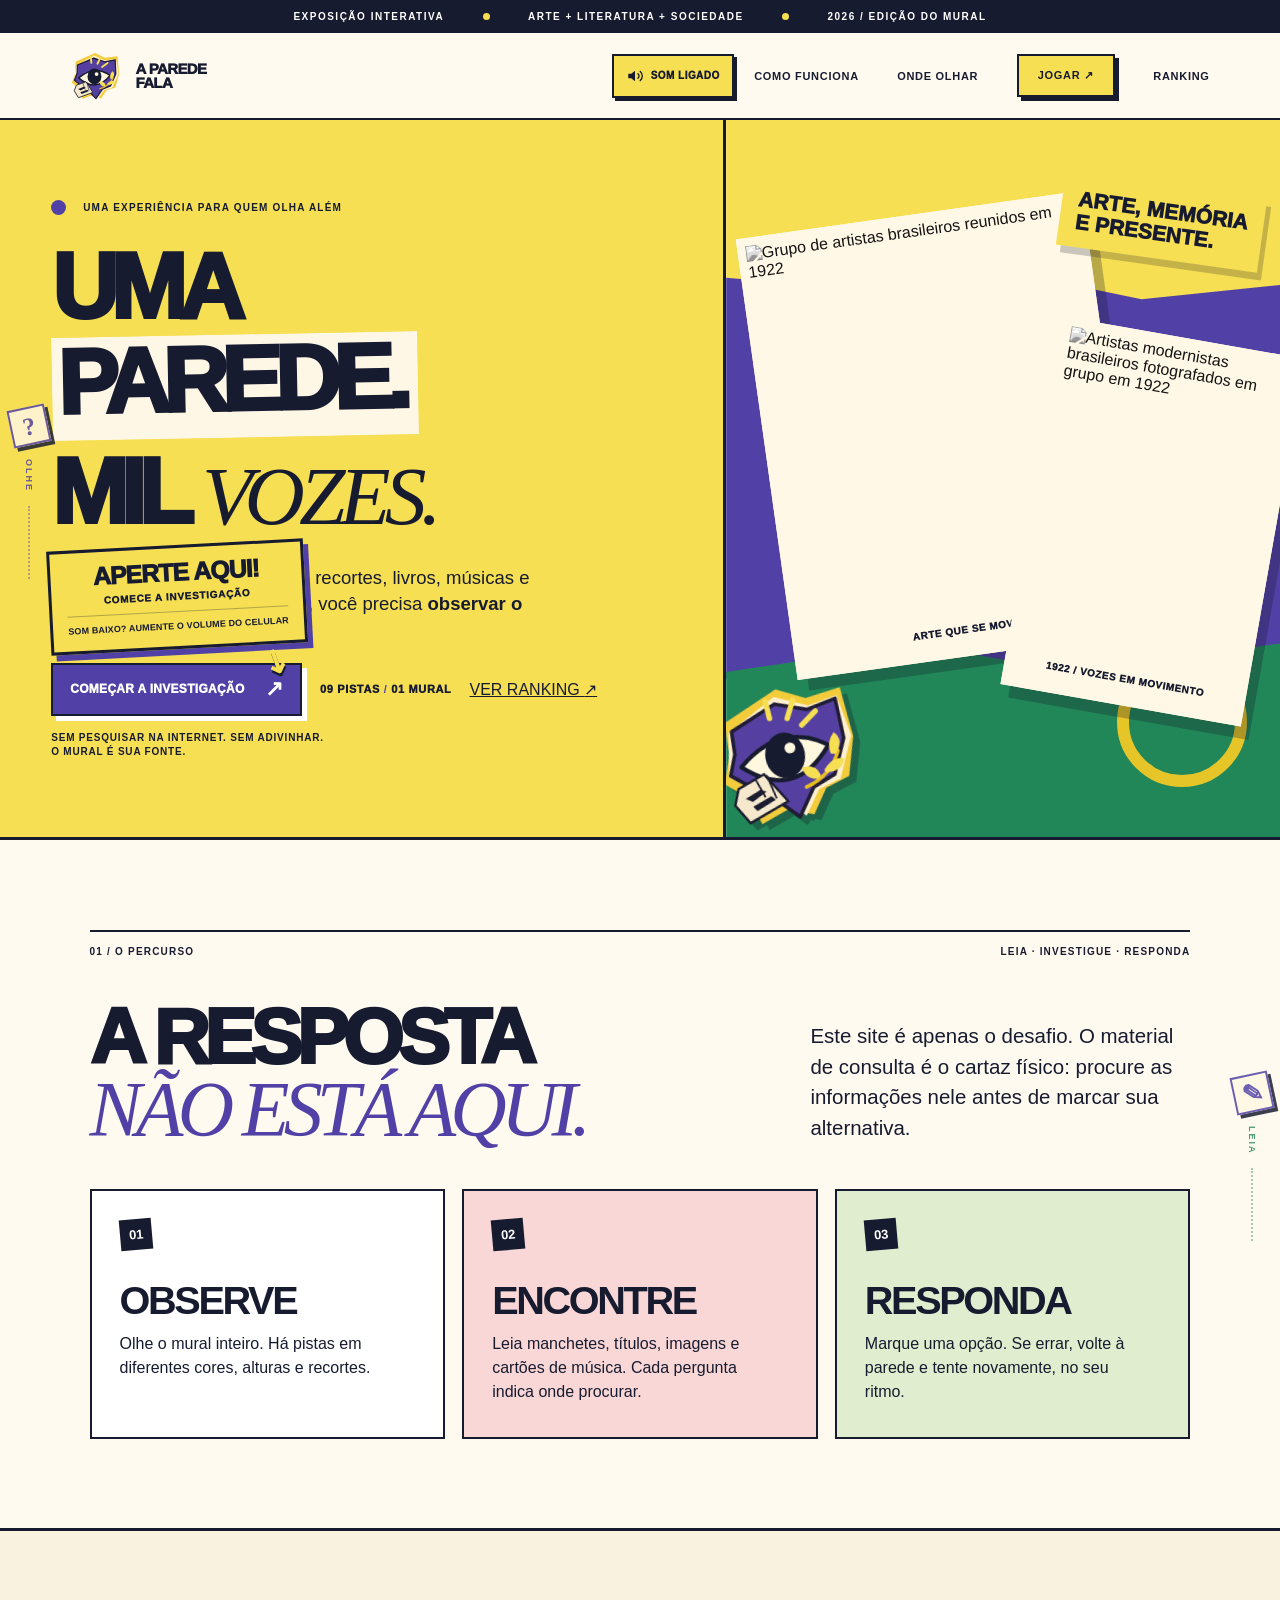
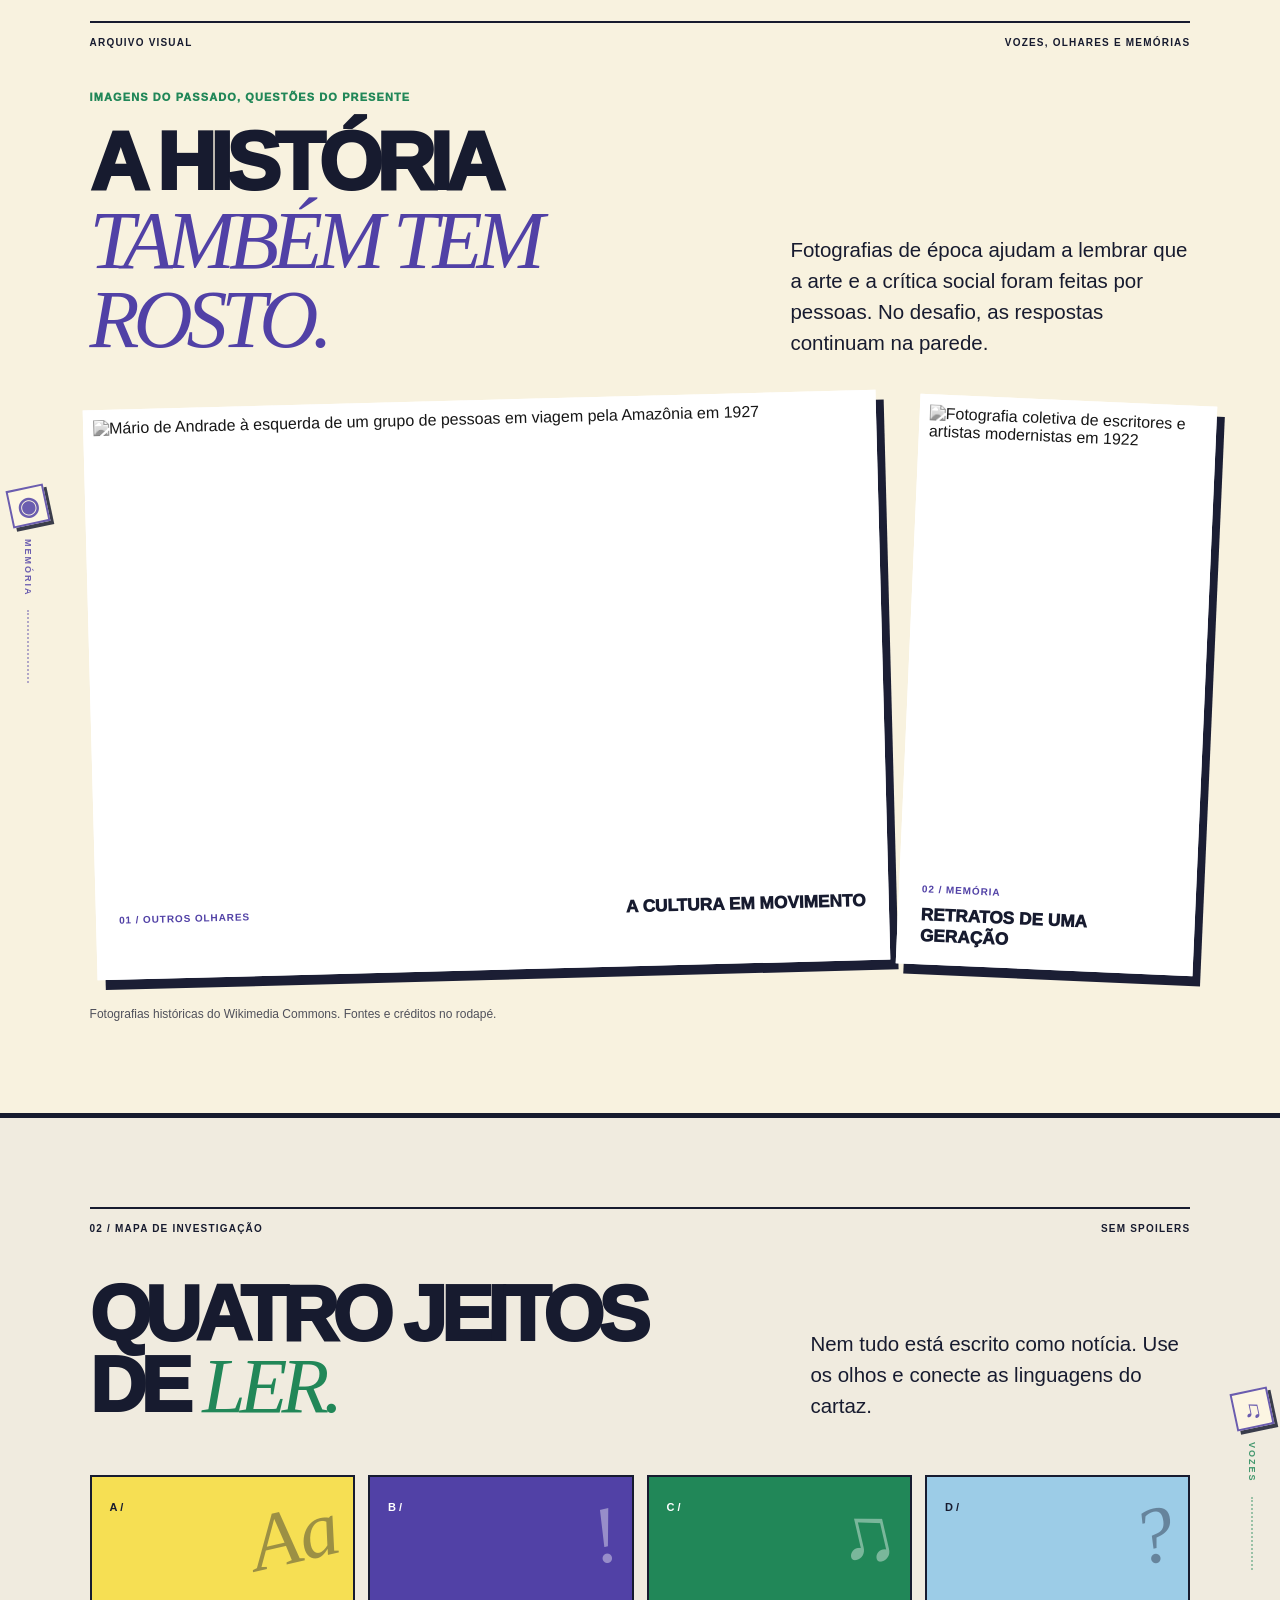
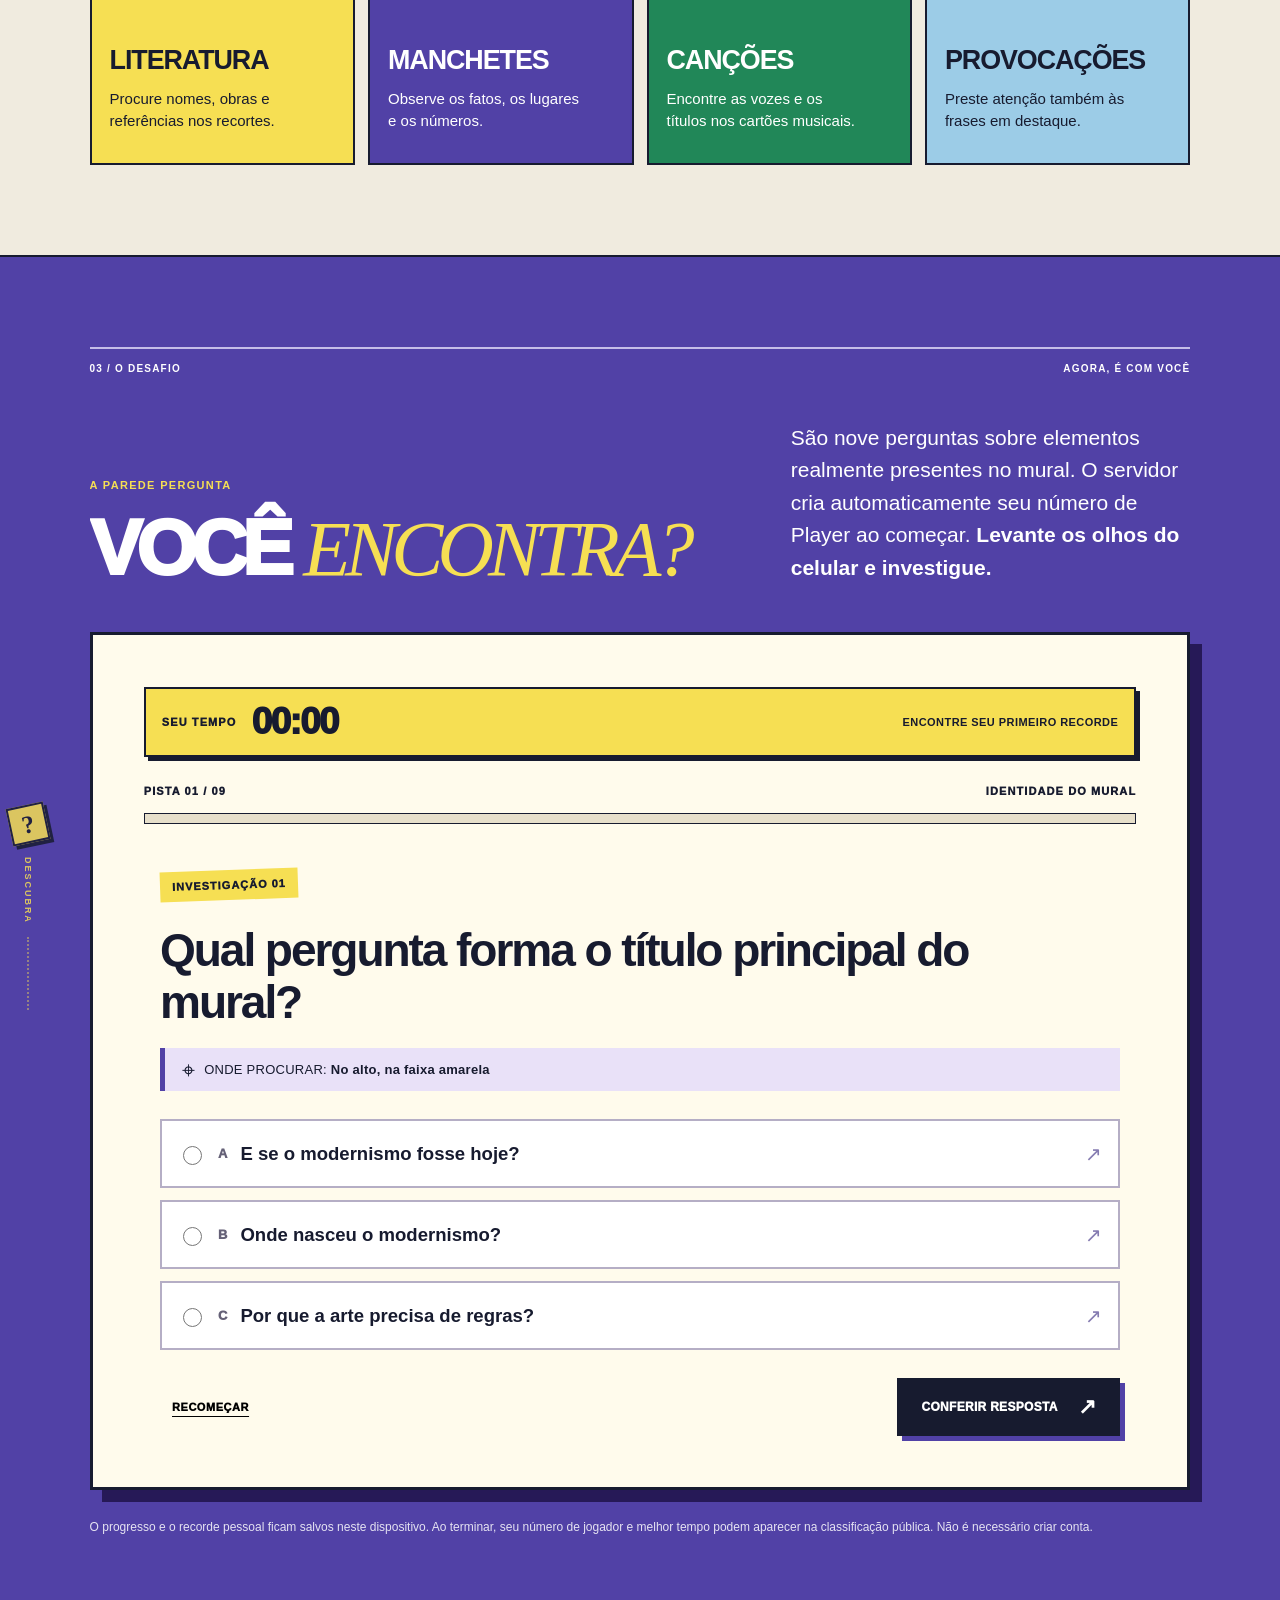
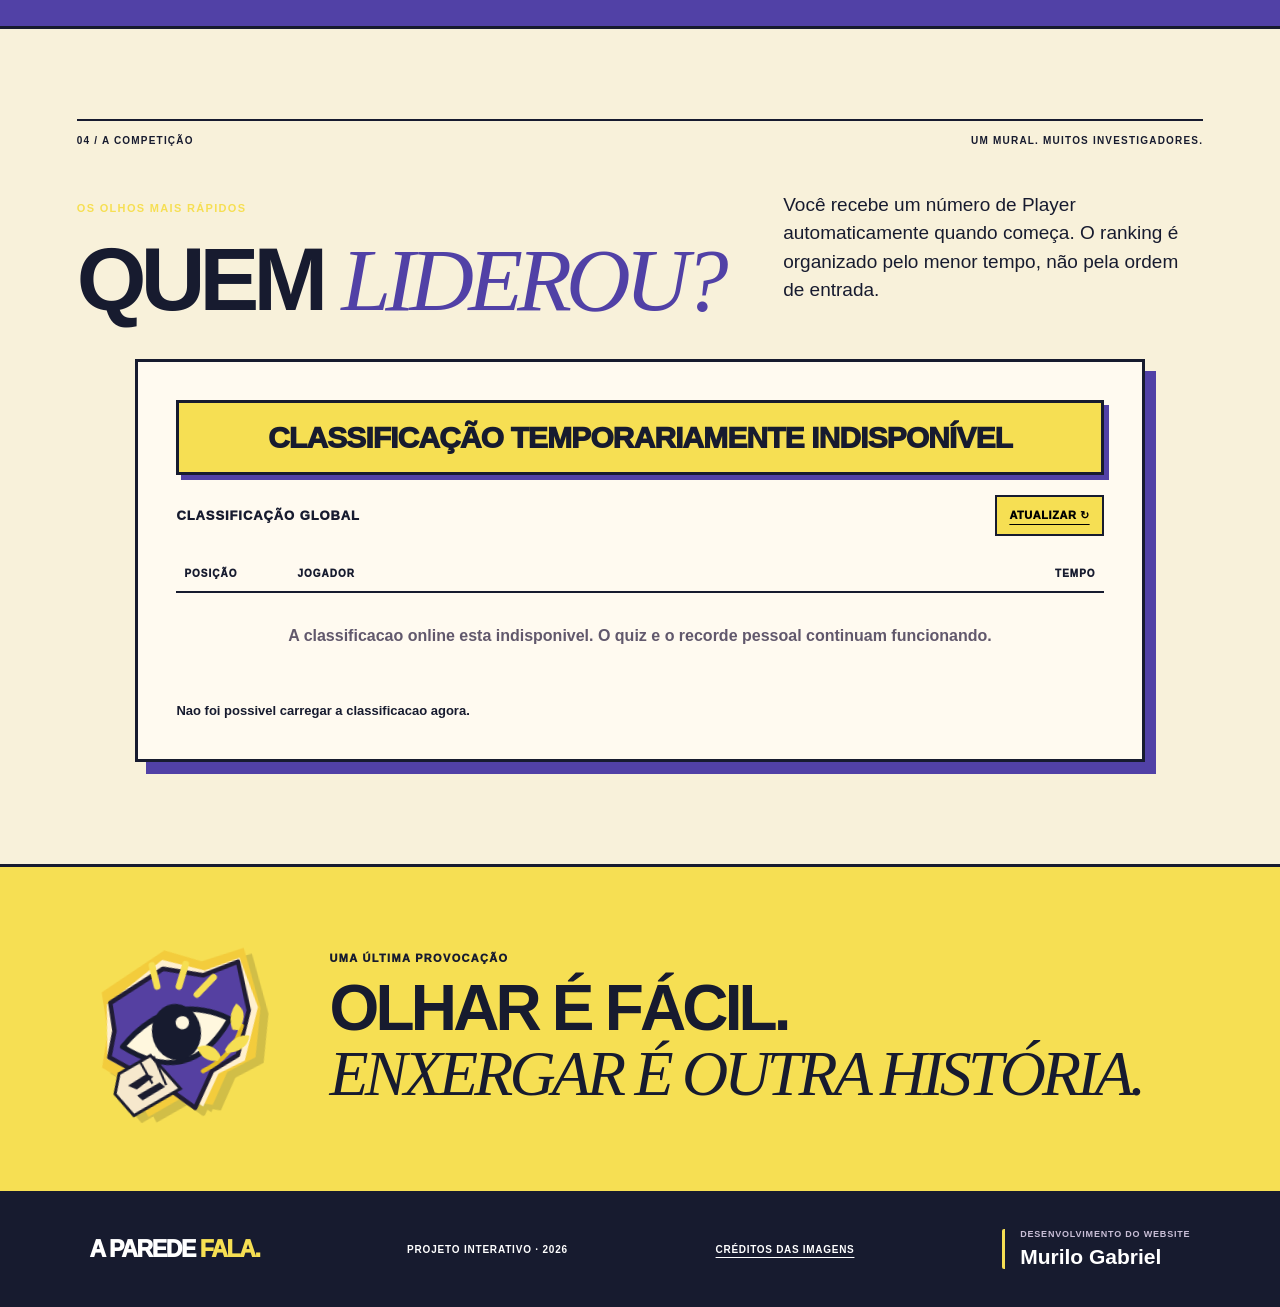
==== commit ac8e163a: "fix: abre perguntas direto, inicia tempo na primeira resposta e usa Jogador" ====
--- a/index.html
+++ b/index.html
@@ -153,7 +153,7 @@
       <div id="quiz-app" class="quiz-app" aria-live="polite">
         <div class="quiz-intro"><span>PRONTO PARA INVESTIGAR?</span><h3>NOVE PISTAS.<br>UMA PAREDE.<br><em>O SEU OLHAR.</em></h3><p>As respostas estão no mural físico.</p><button type="button" class="button button-light" id="start-quiz">INICIAR PERGUNTAS ↗</button></div>
       </div>
-      <p class="quiz-footnote">O progresso e o recorde pessoal ficam salvos neste dispositivo. Ao terminar, seu número de Player e melhor tempo podem aparecer na classificação pública. Não é necessário criar conta.</p>
+      <p class="quiz-footnote">O progresso e o recorde pessoal ficam salvos neste dispositivo. Ao terminar, seu número de jogador e melhor tempo podem aparecer na classificação pública. Não é necessário criar conta.</p>
     </section>
     <section class="ranking-section" id="ranking" aria-labelledby="ranking-title">
       <div class="section-topline"><span>04 / A COMPETIÇÃO</span><span>UM MURAL. MUITOS INVESTIGADORES.</span></div>
